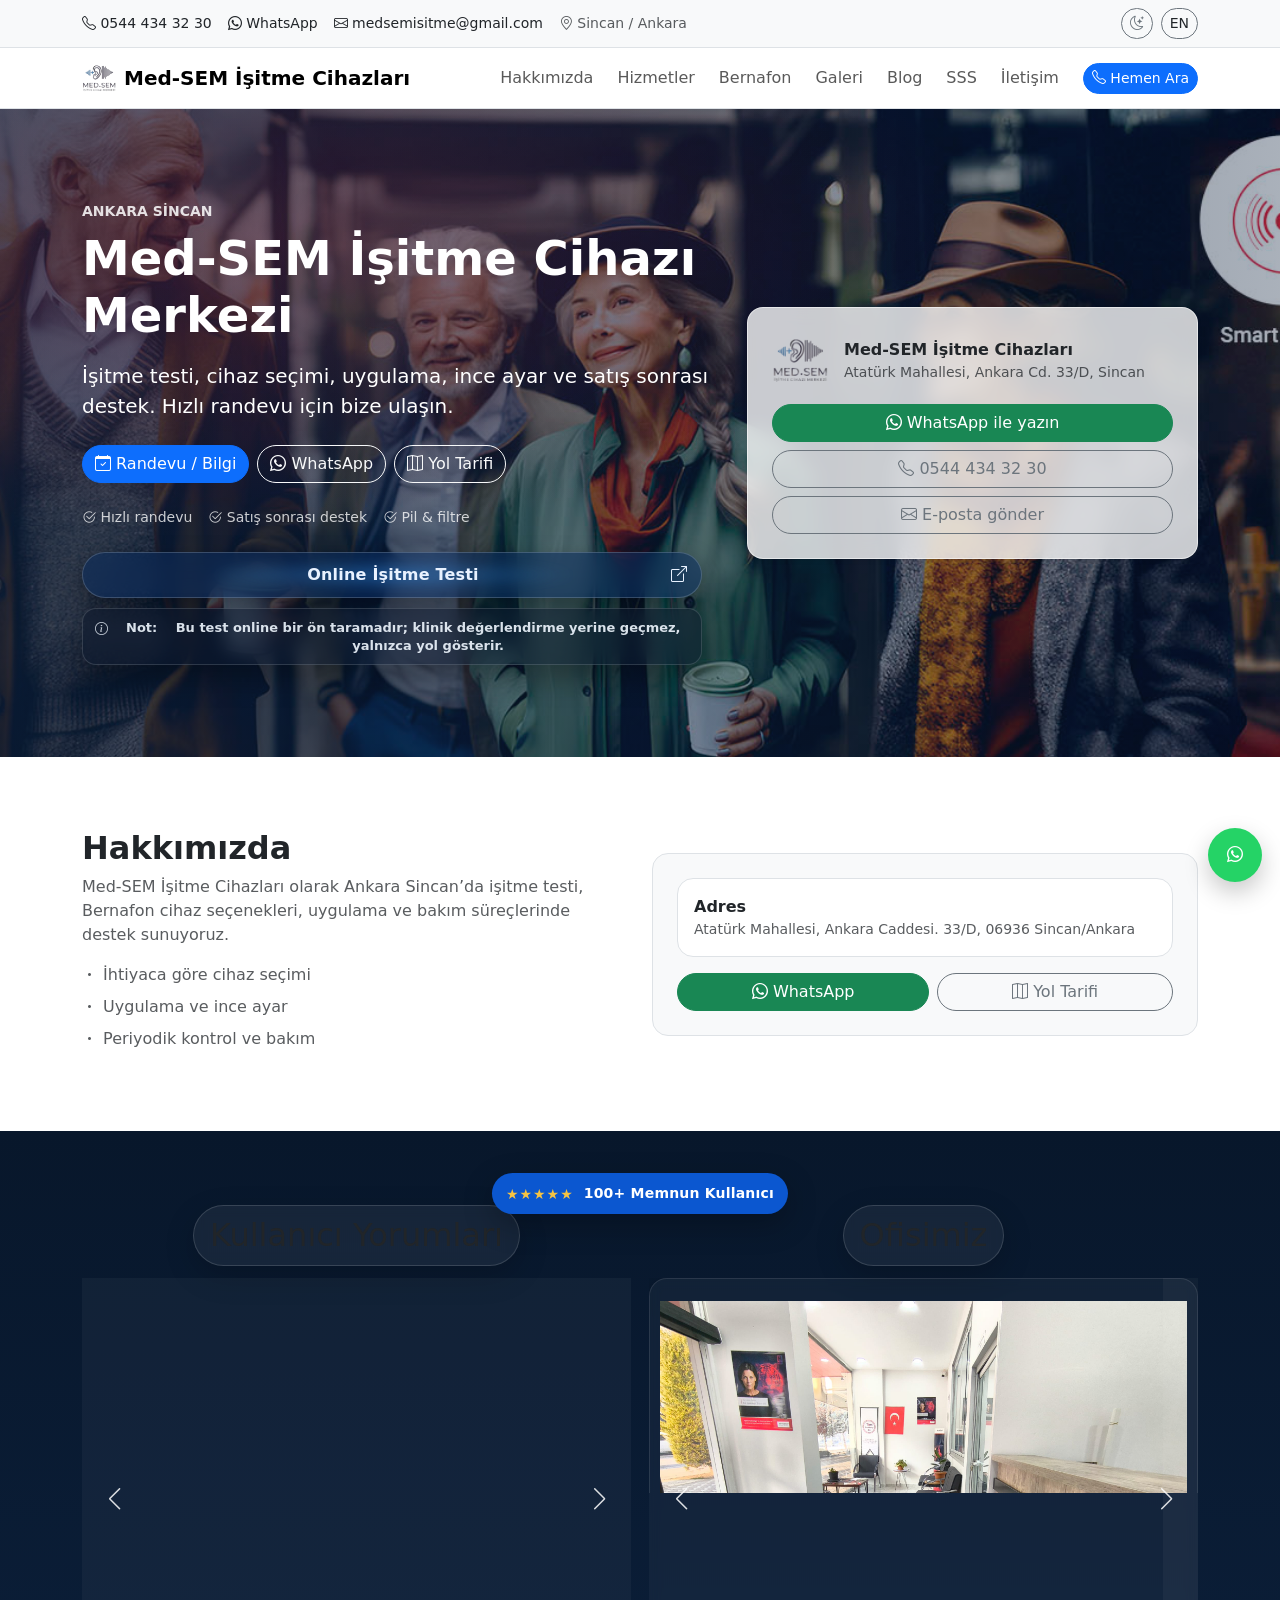
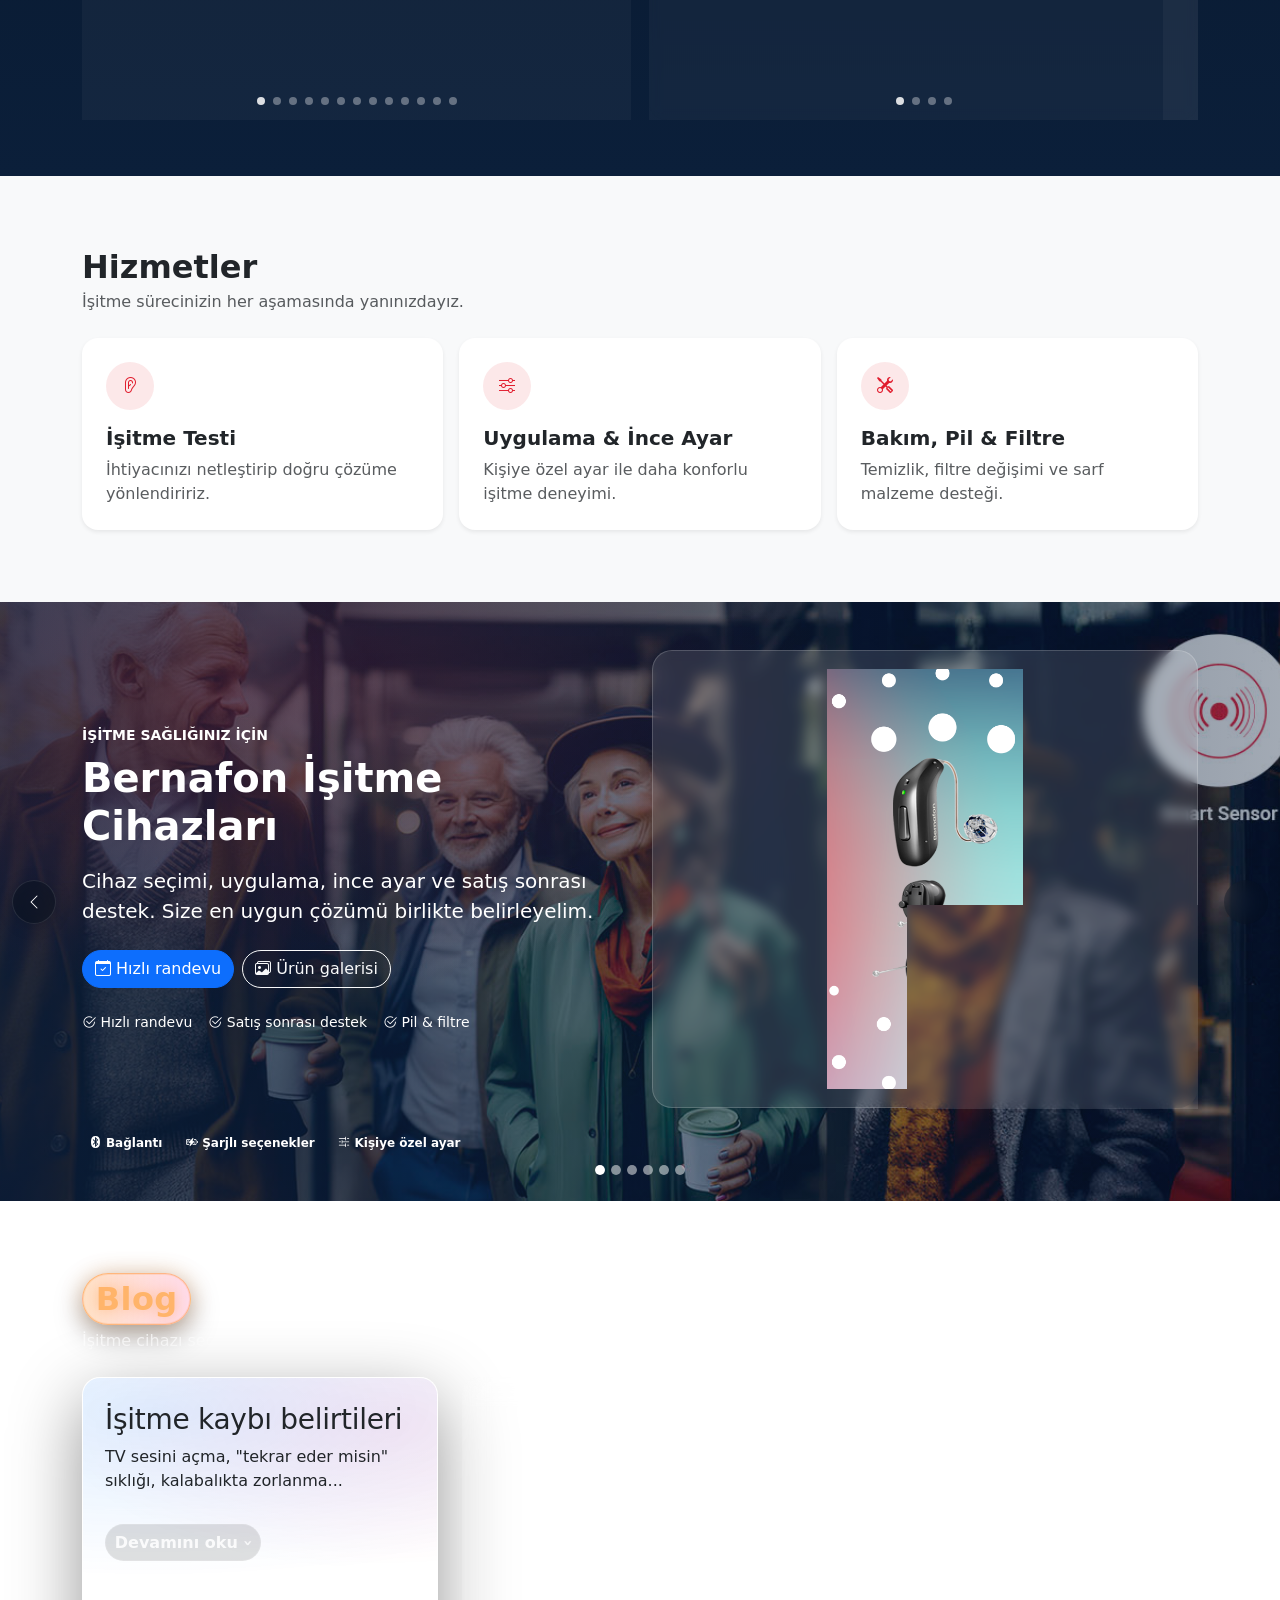
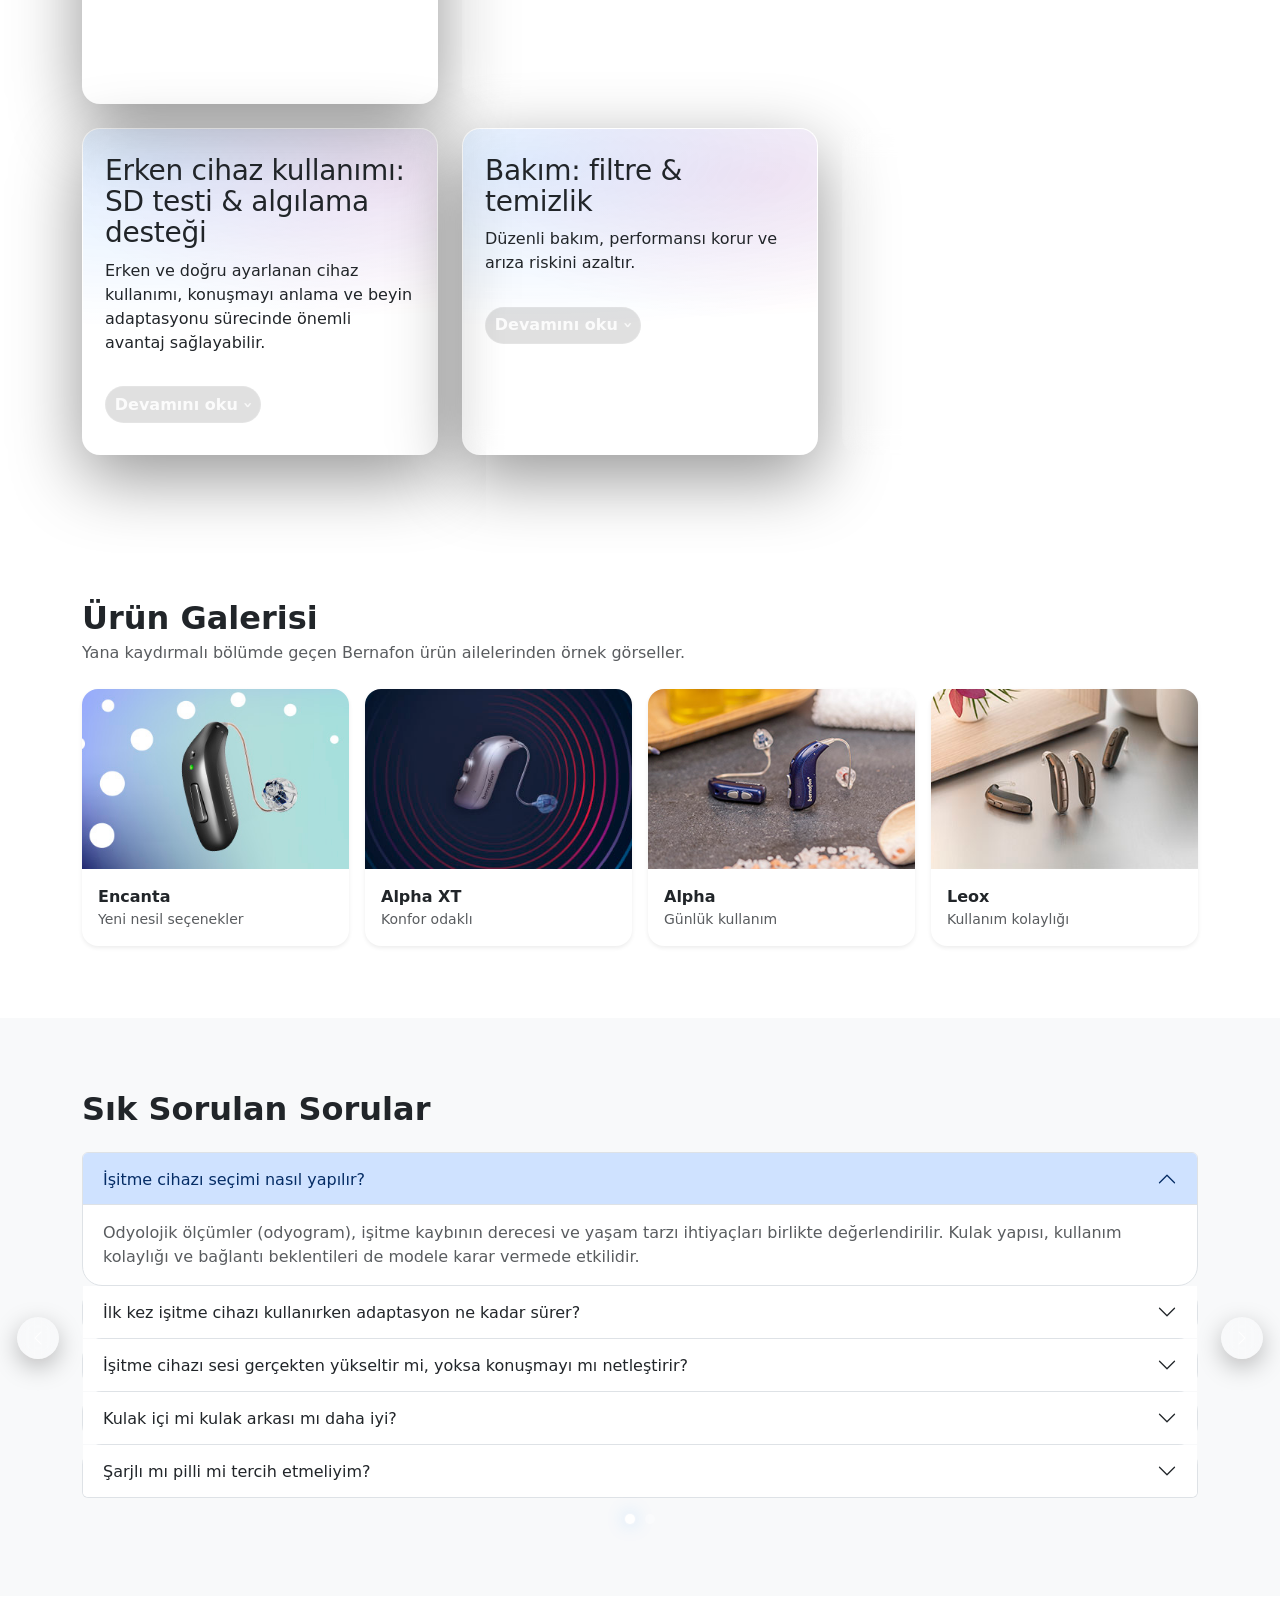
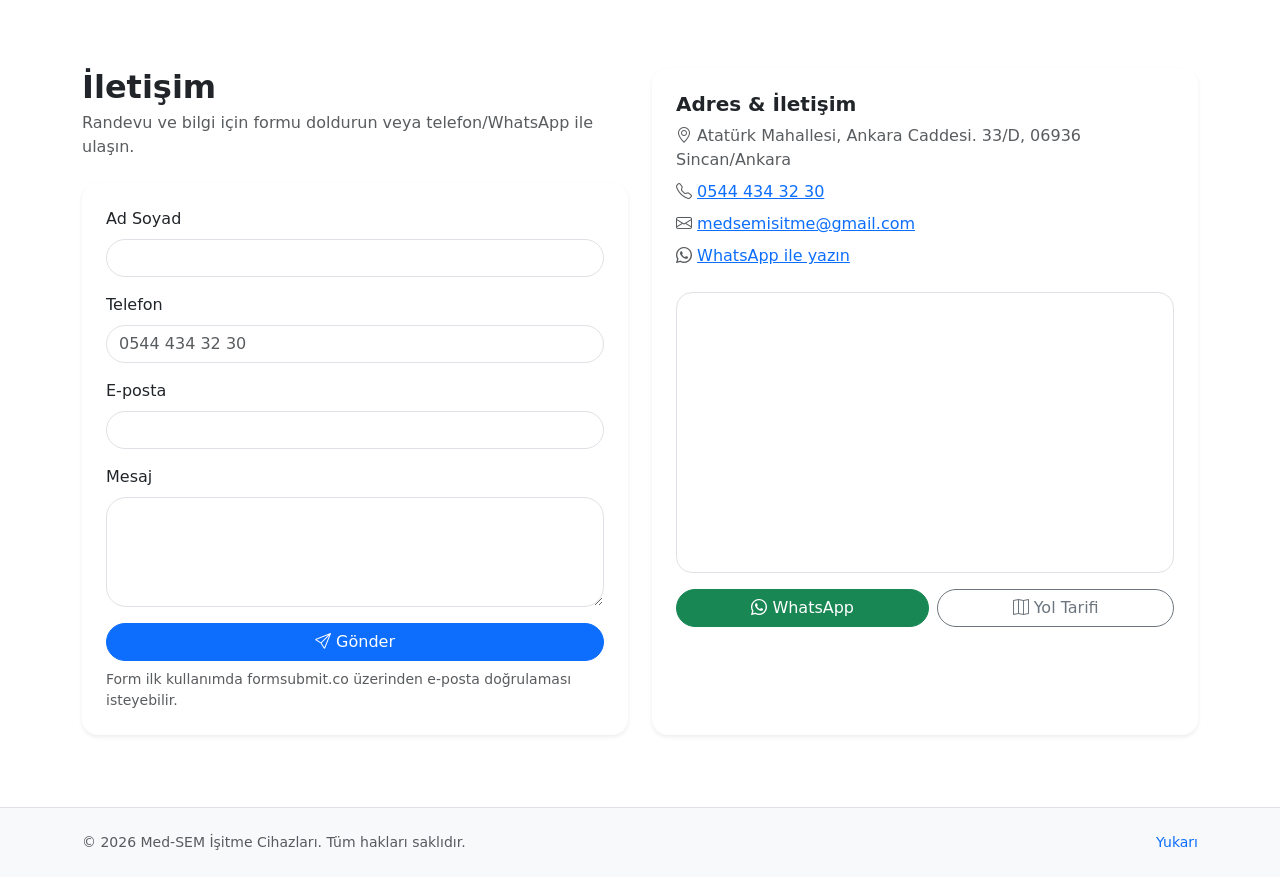
==== index.html @ 1a29dc6a "Add files via upload" ====
<!doctype html>
<html lang="tr" data-bs-theme="light">
<head>
    <meta charset="utf-8"/>
    <meta name="viewport" content="width=device-width, initial-scale=1"/>

    <title>Med-SEM İşitme Cihazları | Bernafon | Ankara Sincan</title>
    <meta name="description"
          content="Med-SEM İşitme Cihazları (Ankara Sincan): işitme testi, Bernafon cihaz seçimi, uygulama, ince ayar, bakım, pil ve filtre. Randevu için arayın/WhatsApp."/>
    <meta name="robots" content="index, follow"/>
    <meta name="theme-color" content="#0d6efd"/>

    <meta property="og:title" content="Med-SEM İşitme Cihazları | Bernafon | Ankara Sincan"/>
    <meta property="og:description" content="İşitme testi, Bernafon cihazları, uygulama ve satış sonrası destek."/>
    <meta property="og:type" content="website"/>
    <meta property="og:locale" content="tr_TR"/>

    <link rel="icon" href="assets/img/logo.png"/>

    <!-- CSS -->
    <link rel="preconnect" href="https://cdn.jsdelivr.net" crossorigin/>
    <link href="https://cdn.jsdelivr.net/npm/bootstrap@5.3.3/dist/css/bootstrap.min.css" rel="stylesheet">
    <link href="https://cdn.jsdelivr.net/npm/bootstrap-icons@1.11.3/font/bootstrap-icons.min.css" rel="stylesheet">
    <link rel="stylesheet" href="https://cdn.jsdelivr.net/npm/swiper/swiper-bundle.min.css"/>
    <link href="assets/css/custom.css" rel="stylesheet"/>

    <!-- Structured Data -->
    <script type="application/ld+json">
        {
            "@context": "https://schema.org",
            "@type": "MedicalBusiness",
            "name": "Med-SEM İşitme Cihazları",
            "telephone": "+905444343230",
            "email": "medsemisitme@gmail.com",
            "address": {
                "@type": "PostalAddress",
                "streetAddress": "Atatürk Mahallesi, Ankara Caddesi 33/D",
                "postalCode": "06936",
                "addressLocality": "Sincan",
                "addressRegion": "Ankara",
                "addressCountry": "TR"
            },
            "sameAs": [
                "https://maps.app.goo.gl/bXChtTkntJtczPQC7"
            ]
        }
    </script>
</head>

<body data-bs-spy="scroll" data-bs-target="#mainNav" data-bs-offset="90" data-bs-smooth-scroll="true" tabindex="0">

<!-- Skip link (a11y) -->
<a class="visually-hidden-focusable position-absolute top-0 start-0 p-2 bg-body border rounded"
   href="#mainContent">İçeriğe atla</a>

<!-- Top bar -->
<div class="topbar py-2 border-bottom bg-body-tertiary">
    <div class="container d-flex flex-wrap gap-3 justify-content-between align-items-center small">
        <div class="d-flex flex-wrap gap-3 align-items-center">
            <a class="text-decoration-none" href="tel:+905444343230">
                <i class="bi bi-telephone"></i> 0544 434 32 30
            </a>
            <a class="text-decoration-none" href="https://wa.me/905444343230" target="_blank" rel="noopener noreferrer">
                <i class="bi bi-whatsapp"></i> WhatsApp
            </a>
            <a class="text-decoration-none" href="mailto:medsemisitme@gmail.com">
                <i class="bi bi-envelope"></i> medsemisitme@gmail.com
            </a>
            <span class="text-muted"><i class="bi bi-geo-alt"></i> Sincan / Ankara</span>
        </div>

        <div class="d-flex align-items-center gap-2">
            <button id="themeToggle" class="btn btn-sm btn-outline-secondary" type="button" aria-label="Tema Değiştir">
                <i class="bi bi-moon-stars" aria-hidden="true"></i>
            </button>
            <a class="btn btn-sm btn-outline-secondary" href="en/" hreflang="en">EN</a>
        </div>
    </div>
</div>

<!-- Navbar -->
<nav id="mainNav" class="navbar navbar-expand-lg sticky-top border-bottom bg-body" aria-label="Ana menü">
    <div class="container">
        <a class="navbar-brand d-flex align-items-center gap-2" href="#home">
            <img src="assets/img/logo.png" alt="Med-SEM Logo" width="34" height="34" class="rounded" loading="eager"/>
            <span class="fw-semibold">Med-SEM İşitme Cihazları</span>
        </a>

        <button class="navbar-toggler" type="button" data-bs-toggle="collapse" data-bs-target="#navContent"
                aria-controls="navContent" aria-expanded="false" aria-label="Menü">
            <span class="navbar-toggler-icon"></span>
        </button>

        <div id="navContent" class="collapse navbar-collapse">
            <ul class="navbar-nav ms-auto align-items-lg-center gap-lg-2">
                <li class="nav-item"><a class="nav-link" href="#about">Hakkımızda</a></li>
                <li class="nav-item"><a class="nav-link" href="#services">Hizmetler</a></li>
                <li class="nav-item"><a class="nav-link" href="#products">Bernafon</a></li>
                <li class="nav-item"><a class="nav-link" href="#gallery">Galeri</a></li>
                <li class="nav-item"><a class="nav-link" href="#blog">Blog</a></li>
                <li class="nav-item"><a class="nav-link" href="#faq">SSS</a></li>
                <li class="nav-item"><a class="nav-link" href="#contact">İletişim</a></li>
                <li class="nav-item ms-lg-2">
                    <a class="btn btn-primary btn-sm" href="tel:+905444343230">
                        <i class="bi bi-telephone" aria-hidden="true"></i> Hemen Ara
                    </a>
                </li>
            </ul>
        </div>
    </div>
</nav>

<!-- Hero -->
<header id="home" class="hero hero--image d-flex align-items-center">
    <div class="hero__bg" aria-hidden="true" style="background-image:url('assets/img/hero.jpg');"></div>
    <div class="hero__overlay" aria-hidden="true"></div>

    <div class="container position-relative py-5">
        <div class="row align-items-center g-4">
            <div class="col-lg-7">
                <p class="text-uppercase small fw-semibold mb-2 text-accent">Ankara Sincan</p>
                <h1 class="display-5 fw-bold mb-3">Med-SEM İşitme Cihazı Merkezi</h1>
                <p class="lead mb-4">İşitme testi, cihaz seçimi, uygulama, ince ayar ve satış sonrası destek. Hızlı
                    randevu için bize ulaşın.</p>

                <div class="d-flex flex-wrap gap-2">
                    <a class="btn btn-primary" href="#contact"><i class="bi bi-calendar-check" aria-hidden="true"></i>
                        Randevu / Bilgi</a>
                    <a class="btn btn-outline-light" href="https://wa.me/905444343230" target="_blank"
                       rel="noopener noreferrer">
                        <i class="bi bi-whatsapp" aria-hidden="true"></i> WhatsApp
                    </a>
                    <a class="btn btn-outline-light" href="https://maps.app.goo.gl/bXChtTkntJtczPQC7" target="_blank"
                       rel="noopener noreferrer">
                        <i class="bi bi-map" aria-hidden="true"></i> Yol Tarifi
                    </a>
                </div>

                <div class="mt-4 d-flex flex-wrap gap-3 small text-hero-muted">
                    <span><i class="bi bi-check2-circle" aria-hidden="true"></i> Hızlı randevu</span>
                    <span><i class="bi bi-check2-circle" aria-hidden="true"></i> Satış sonrası destek</span>
                    <span><i class="bi bi-check2-circle" aria-hidden="true"></i> Pil & filtre</span>
                </div>

                <!-- Online İşitme Testi -->
                <div class="hero-online-test-block mt-4">
                    <a class="btn-online-test"
                       href="https://www.bernafon.com.tr/hearing-test"
                       target="_blank"
                       rel="noopener noreferrer"
                       aria-describedby="onlineTestNote">
                        <span class="online-test-spacer" aria-hidden="true"></span>
                        <span class="online-test-label">Online İşitme Testi</span>
                        <i class="bi bi-box-arrow-up-right" aria-hidden="true"></i>
                    </a>
                    
                    <div id="onlineTestNote" class="online-test-note-badge">
                        <i class="bi bi-info-circle me-2" aria-hidden="true"></i>
                        <span class="fw-semibold">Not:</span>
                        Bu test online bir ön taramadır; klinik değerlendirme yerine geçmez, yalnızca yol gösterir.
                    </div>
                </div>
            </div>

            <div class="col-lg-5">
                <div class="glass-card p-3 p-md-4 rounded-4 shadow-sm">
                    <div class="d-flex align-items-center gap-3 mb-3">
                        <img src="assets/img/logo-512.png" alt="Med-SEM" width="56" height="56" class="rounded"
                             loading="lazy"/>
                        <div>
                            <div class="fw-semibold">Med-SEM İşitme Cihazları</div>
                            <div class="small text-muted">Atatürk Mahallesi, Ankara Cd. 33/D, Sincan</div>
                        </div>
                    </div>

                    <div class="d-grid gap-2">
                        <a class="btn btn-success" href="https://wa.me/905444343230" target="_blank"
                           rel="noopener noreferrer">
                            <i class="bi bi-whatsapp" aria-hidden="true"></i> WhatsApp ile yazın
                        </a>
                        <a class="btn btn-outline-secondary" href="tel:+905444343230">
                            <i class="bi bi-telephone" aria-hidden="true"></i> 0544 434 32 30
                        </a>
                        <a class="btn btn-outline-secondary" href="mailto:medsemisitme@gmail.com">
                            <i class="bi bi-envelope" aria-hidden="true"></i> E-posta gönder
                        </a>
                    </div>
                </div>
            </div>
        </div>
    </div>
</header>

<main id="mainContent">

    <!-- About -->
    <section id="about" class="section">
        <div class="container">
            <div class="row g-4 align-items-center">
                <div class="col-lg-6">
                    <h2 class="fw-bold">Hakkımızda</h2>
                    <p class="text-muted mb-3">
                        Med-SEM İşitme Cihazları olarak Ankara Sincan’da işitme testi, Bernafon cihaz seçenekleri,
                        uygulama ve bakım süreçlerinde destek sunuyoruz.
                    </p>
                    <ul class="list-unstyled text-muted mb-0">
                        <li class="mb-2"><i class="bi bi-dot" aria-hidden="true"></i> İhtiyaca göre cihaz seçimi</li>
                        <li class="mb-2"><i class="bi bi-dot" aria-hidden="true"></i> Uygulama ve ince ayar</li>
                        <li class="mb-2"><i class="bi bi-dot" aria-hidden="true"></i> Periyodik kontrol ve bakım</li>
                    </ul>
                </div>

                <div class="col-lg-6">
                    <div class="p-4 rounded-4 bg-body-tertiary border">
                        <div class="p-3 rounded-4 bg-body border">
                            <div class="fw-semibold">Adres</div>
                            <div class="text-muted small">Atatürk Mahallesi, Ankara Caddesi. 33/D, 06936 Sincan/Ankara
                            </div>
                        </div>
                        <div class="d-flex gap-2 mt-3">
                            <a class="btn btn-success flex-fill" href="https://wa.me/905444343230" target="_blank"
                               rel="noopener noreferrer">
                                <i class="bi bi-whatsapp" aria-hidden="true"></i> WhatsApp
                            </a>
                            <a class="btn btn-outline-secondary flex-fill"
                               href="https://maps.app.goo.gl/bXChtTkntJtczPQC7" target="_blank"
                               rel="noopener noreferrer">
                                <i class="bi bi-map" aria-hidden="true"></i> Yol Tarifi
                            </a>
                        </div>
                    </div>
                </div>
            </div>
        </div>
    </section>

    <!-- Kullanıcı Yorumları -->
    <section id="kullanici-yorumlari" class="section ky-section">
        <div class="container">
            <div class="ky-gridwrap">
                <div class="ky-badge ky-badge-center">
                    <span class="ky-stars" aria-label="5 yıldız">★★★★★</span>
                    <span class="ky-badge-text">100+ Memnun Kullanıcı</span>
                </div>

                <div class="ky-grid">
                    <div class="ky-col">
                        <h2 class="section-title ky-col-title"><span class="ky-title-pill">Kullanıcı Yorumları</span>
                        </h2>

                        <div class="swiper ky-swiper" aria-label="Kullanıcı yorumları slider">
                            <div class="swiper-wrapper">
                                <div class="swiper-slide">
                                    <figure class="ky-card"><img class="ky-img" src="assets/img/yorumlar/1.png"
                                                                 alt="Kullanıcı yorumu 1" loading="lazy"/></figure>
                                </div>
                                <div class="swiper-slide">
                                    <figure class="ky-card"><img class="ky-img" src="assets/img/yorumlar/2.png"
                                                                 alt="Kullanıcı yorumu 2" loading="lazy"/></figure>
                                </div>
                                <div class="swiper-slide">
                                    <figure class="ky-card"><img class="ky-img" src="assets/img/yorumlar/3.png"
                                                                 alt="Kullanıcı yorumu 3" loading="lazy"/></figure>
                                </div>
                                <div class="swiper-slide">
                                    <figure class="ky-card"><img class="ky-img" src="assets/img/yorumlar/4.png"
                                                                 alt="Kullanıcı yorumu 4" loading="lazy"/></figure>
                                </div>
                                <div class="swiper-slide">
                                    <figure class="ky-card"><img class="ky-img" src="assets/img/yorumlar/5.png"
                                                                 alt="Kullanıcı yorumu 5" loading="lazy"/></figure>
                                </div>
                                <div class="swiper-slide">
                                    <figure class="ky-card"><img class="ky-img" src="assets/img/yorumlar/6.png"
                                                                 alt="Kullanıcı yorumu 6" loading="lazy"/></figure>
                                </div>
                                <div class="swiper-slide">
                                    <figure class="ky-card"><img class="ky-img" src="assets/img/yorumlar/7.png"
                                                                 alt="Kullanıcı yorumu 7" loading="lazy"/></figure>
                                </div>
                                <div class="swiper-slide">
                                    <figure class="ky-card"><img class="ky-img" src="assets/img/yorumlar/8.png"
                                                                 alt="Kullanıcı yorumu 8" loading="lazy"/></figure>
                                </div>
                                <div class="swiper-slide">
                                    <figure class="ky-card"><img class="ky-img" src="assets/img/yorumlar/9.png"
                                                                 alt="Kullanıcı yorumu 9" loading="lazy"/></figure>
                                </div>
                                <div class="swiper-slide">
                                    <figure class="ky-card"><img class="ky-img" src="assets/img/yorumlar/10.png"
                                                                 alt="Kullanıcı yorumu 10" loading="lazy"/></figure>
                                </div>
                                <div class="swiper-slide">
                                    <figure class="ky-card"><img class="ky-img" src="assets/img/yorumlar/11.png"
                                                                 alt="Kullanıcı yorumu 11" loading="lazy"/></figure>
                                </div>
                                <div class="swiper-slide">
                                    <figure class="ky-card"><img class="ky-img" src="assets/img/yorumlar/12.png"
                                                                 alt="Kullanıcı yorumu 12" loading="lazy"/></figure>
                                </div>
                                <div class="swiper-slide">
                                    <figure class="ky-card"><img class="ky-img" src="assets/img/yorumlar/13.png"
                                                                 alt="Kullanıcı yorumu 13" loading="lazy"/></figure>
                                </div>
                            </div>

                            <div class="swiper-pagination"></div>
                            <div class="swiper-button-prev" aria-label="Önceki"></div>
                            <div class="swiper-button-next" aria-label="Sonraki"></div>
                        </div>
                    </div>

                    <div class="ky-col">
                        <h2 class="section-title ky-col-title"><span class="ky-title-pill">Ofisimiz</span></h2>

                        <div class="swiper ofis-swiper" aria-label="Ofis fotoğrafları slider">
                            <div class="swiper-wrapper">
                                <div class="swiper-slide">
                                    <figure class="ky-card"><img class="ofis-img" src="assets/img/ofis/ofis-1.jpg"
                                                                 alt="Ofis fotoğrafı 1" loading="lazy"/></figure>
                                </div>
                                <div class="swiper-slide">
                                    <figure class="ky-card"><img class="ofis-img" src="assets/img/ofis/ofis-2.jpg"
                                                                 alt="Ofis fotoğrafı 2" loading="lazy"/></figure>
                                </div>
                                <div class="swiper-slide">
                                    <figure class="ky-card"><img class="ofis-img" src="assets/img/ofis/ofis-3.jpg"
                                                                 alt="Ofis fotoğrafı 3" loading="lazy"/></figure>
                                </div>
                                <div class="swiper-slide">
                                    <figure class="ky-card"><img class="ofis-img" src="assets/img/ofis/ofis-4.jpg"
                                                                 alt="Ofis fotoğrafı 4" loading="lazy"/></figure>
                                </div>
                            </div>

                            <div class="swiper-pagination"></div>
                            <div class="swiper-button-prev" aria-label="Önceki"></div>
                            <div class="swiper-button-next" aria-label="Sonraki"></div>
                        </div>
                    </div>

                </div>
            </div>
        </div>
    </section>

    <!-- Services -->
    <section id="services" class="section bg-body-tertiary">
        <div class="container">
            <div class="mb-4">
                <h2 class="fw-bold mb-1">Hizmetler</h2>
                <p class="text-muted mb-0">İşitme sürecinizin her aşamasında yanınızdayız.</p>
            </div>

            <div class="row g-3">
                <div class="col-md-6 col-lg-4">
                    <div class="card h-100 border-0 shadow-sm rounded-4">
                        <div class="card-body p-4">
                            <div class="icon-circle mb-3"><i class="bi bi-ear" aria-hidden="true"></i></div>
                            <h3 class="h5 fw-semibold">İşitme Testi</h3>
                            <p class="text-muted mb-0">İhtiyacınızı netleştirip doğru çözüme yönlendiririz.</p>
                        </div>
                    </div>
                </div>

                <div class="col-md-6 col-lg-4">
                    <div class="card h-100 border-0 shadow-sm rounded-4">
                        <div class="card-body p-4">
                            <div class="icon-circle mb-3"><i class="bi bi-sliders" aria-hidden="true"></i></div>
                            <h3 class="h5 fw-semibold">Uygulama & İnce Ayar</h3>
                            <p class="text-muted mb-0">Kişiye özel ayar ile daha konforlu işitme deneyimi.</p>
                        </div>
                    </div>
                </div>

                <div class="col-md-6 col-lg-4">
                    <div class="card h-100 border-0 shadow-sm rounded-4">
                        <div class="card-body p-4">
                            <div class="icon-circle mb-3"><i class="bi bi-tools" aria-hidden="true"></i></div>
                            <h3 class="h5 fw-semibold">Bakım, Pil & Filtre</h3>
                            <p class="text-muted mb-0">Temizlik, filtre değişimi ve sarf malzeme desteği.</p>
                        </div>
                    </div>
                </div>
            </div>
        </div>
    </section>

    <!-- Bernafon showcase -->
    <section id="products" class="section section-bernafon p-0">
        <div id="bernafonCarousel" class="carousel slide" data-bs-ride="carousel" data-bs-interval="5500"
             aria-label="Bernafon ürünleri">
            <div class="carousel-indicators">
                <button type="button" data-bs-target="#bernafonCarousel" data-bs-slide-to="0" class="active"
                        aria-current="true" aria-label="Giriş"></button>
                <button type="button" data-bs-target="#bernafonCarousel" data-bs-slide-to="1"
                        aria-label="Alpha XT"></button>
                <button type="button" data-bs-target="#bernafonCarousel" data-bs-slide-to="2"
                        aria-label="Alpha"></button>
                <button type="button" data-bs-target="#bernafonCarousel" data-bs-slide-to="3"
                        aria-label="Leox"></button>
                <button type="button" data-bs-target="#bernafonCarousel" data-bs-slide-to="4"
                        aria-label="Encanta"></button>
                <button type="button" data-bs-target="#bernafonCarousel" data-bs-slide-to="5"
                        aria-label="Viron"></button>
            </div>

            <div class="carousel-inner">
                <!-- Slide 1 -->
                <div class="carousel-item active">
                    <div class="bernafon-slide" style="background-image:url('assets/img/bernafon/people-city.jpg');">
                        <div class="bernafon-overlay" aria-hidden="true"></div>

                        <div class="container py-5 py-lg-6 position-relative">
                            <div class="row align-items-center g-4">
                                <div class="col-lg-6 text-white">
                                    <p class="text-uppercase small fw-semibold mb-2">İşitme sağlığınız için</p>
                                    <h2 class="display-6 fw-bold mb-3">Bernafon İşitme Cihazları</h2>
                                    <p class="lead mb-4">Cihaz seçimi, uygulama, ince ayar ve satış sonrası destek. Size
                                        en uygun çözümü birlikte belirleyelim.</p>

                                    <div class="d-flex flex-wrap gap-2">
                                        <a class="btn btn-primary" href="#contact"><i class="bi bi-calendar-check"
                                                                                      aria-hidden="true"></i> Hızlı
                                            randevu</a>
                                        <a class="btn btn-outline-light" href="#gallery"><i class="bi bi-images"
                                                                                            aria-hidden="true"></i> Ürün
                                            galerisi</a>
                                    </div>

                                    <div class="mt-4 d-flex flex-wrap gap-3 small text-white-75">
                                        <span><i class="bi bi-check2-circle"
                                                 aria-hidden="true"></i> Hızlı randevu</span>
                                        <span><i class="bi bi-check2-circle" aria-hidden="true"></i> Satış sonrası destek</span>
                                        <span><i class="bi bi-check2-circle" aria-hidden="true"></i> Pil & filtre</span>
                                    </div>
                                </div>

                                <div class="col-lg-6">
                                    <div class="device-frame">
                                        <img src="assets/img/bernafon/encanta-family.png" class="img-fluid"
                                             alt="Bernafon Encanta ürün ailesi görseli" loading="lazy">
                                    </div>
                                </div>
                            </div>

                            <div class="mt-4 d-flex flex-wrap gap-2">
                                <span class="badge rounded-pill text-bg-dark-subtle"><i class="bi bi-bluetooth"
                                                                                        aria-hidden="true"></i> Bağlantı</span>
                                <span class="badge rounded-pill text-bg-dark-subtle"><i class="bi bi-battery-charging"
                                                                                        aria-hidden="true"></i> Şarjlı seçenekler</span>
                                <span class="badge rounded-pill text-bg-dark-subtle"><i class="bi bi-sliders2"
                                                                                        aria-hidden="true"></i> Kişiye özel ayar</span>
                            </div>
                        </div>
                    </div>
                </div>

                <!-- Slide 2 -->
                <div class="carousel-item">
                    <div class="bernafon-slide" style="background-image:url('assets/img/bernafon/alpha-xt.jpg');">
                        <div class="bernafon-overlay bernafon-overlay--strong" aria-hidden="true"></div>

                        <div class="container py-5 py-lg-6 position-relative">
                            <div class="row align-items-center g-4">
                                <div class="col-lg-6 text-white">
                                    <p class="text-uppercase small fw-semibold mb-2">Ürün ailesi</p>
                                    <h2 class="display-6 fw-bold mb-3">Bernafon Alpha XT</h2>
                                    <p class="lead mb-4">Günlük yaşam senaryolarına uyum sağlayan çözümlerle işitme
                                        konforunu artırın.</p>

                                    <div class="kime-uygun"
                                         data-tooltip="Hafiften ileri derece işitme kayıplarına kadar">
                                        <span class="kime-label">Kime uygun?</span>
                                    </div>

                                    <div class="d-flex flex-wrap gap-2">
                                        <a class="btn btn-primary" href="#contact"><i class="bi bi-info-circle"
                                                                                      aria-hidden="true"></i> Bilgi
                                            al</a>
                                        <a class="btn btn-outline-light" href="#gallery"><i class="bi bi-images"
                                                                                            aria-hidden="true"></i>
                                            Galeri</a>

                                        <!-- a11y: span -> button -->
                                        <button type="button" class="feature-badge" data-product="alpha-xt"
                                                aria-haspopup="dialog">
                                            Özellikler
                                        </button>
                                    </div>
                                </div>

                                <div class="col-lg-6">
                                    <div class="device-frame">
                                        <img src="assets/img/bernafon/alpha-xt.jpg"
                                             class="img-fluid rounded-4 shadow-sm" alt="Bernafon Alpha XT görseli"
                                             loading="lazy">
                                    </div>
                                </div>
                            </div>
                        </div>
                    </div>
                </div>

                <!-- Slide 3 -->
                <div class="carousel-item">
                    <div class="bernafon-slide" style="background-image:url('assets/img/bernafon/alpha.jpg');">
                        <div class="bernafon-overlay bernafon-overlay--strong" aria-hidden="true"></div>

                        <div class="container py-5 py-lg-6 position-relative">
                            <div class="row align-items-center g-4">
                                <div class="col-lg-6 text-white">
                                    <p class="text-uppercase small fw-semibold mb-2">Ürün ailesi</p>
                                    <h2 class="display-6 fw-bold mb-3">Bernafon Alpha</h2>
                                    <p class="lead mb-4">Kullanım tarzınıza uygun model ve ayarlarla konuşmaları daha
                                        net takip edin.</p>

                                    <div class="kime-uygun"
                                         data-tooltip="Hafiften ileri derece işitme kayıplarına kadar">
                                        <span class="kime-label">Kime uygun?</span>
                                    </div>

                                    <div class="d-flex flex-wrap gap-2">
                                        <a class="btn btn-primary" href="#contact"><i class="bi bi-info-circle"
                                                                                      aria-hidden="true"></i> Bilgi
                                            al</a>
                                        <a class="btn btn-outline-light" href="#gallery"><i class="bi bi-images"
                                                                                            aria-hidden="true"></i>
                                            Galeri</a>
                                        <button type="button" class="feature-badge" data-product="alpha-platform"
                                                aria-haspopup="dialog">
                                            Özellikler
                                        </button>
                                    </div>
                                </div>

                                <div class="col-lg-6">
                                    <div class="device-frame">
                                        <img src="assets/img/bernafon/alpha.jpg" class="img-fluid rounded-4 shadow-sm"
                                             alt="Bernafon Alpha görseli" loading="lazy">
                                    </div>
                                </div>
                            </div>
                        </div>
                    </div>
                </div>

                <!-- Slide 4 -->
                <div class="carousel-item">
                    <div class="bernafon-slide" style="background-image:url('assets/img/bernafon/leox.jpg');">
                        <div class="bernafon-overlay bernafon-overlay--strong" aria-hidden="true"></div>

                        <div class="container py-5 py-lg-6 position-relative">
                            <div class="row align-items-center g-4">
                                <div class="col-lg-6 text-white">
                                    <p class="text-uppercase small fw-semibold mb-2">Ürün ailesi</p>
                                    <h2 class="display-6 fw-bold mb-3">Bernafon Leox</h2>
                                    <p class="lead mb-4">Kullanım kolaylığı ve konforu önceliklendiren çözümlerle
                                        işitmeye yeniden odaklanın.</p>

                                    <div class="kime-uygun"
                                         data-tooltip="İleri ve çok ileri derecede işitme kayıpları için">
                                        <span class="kime-label">Kime uygun?</span>
                                    </div>

                                    <div class="d-flex flex-wrap gap-2">
                                        <a class="btn btn-primary" href="#contact"><i class="bi bi-info-circle"
                                                                                      aria-hidden="true"></i> Bilgi
                                            al</a>
                                        <a class="btn btn-outline-light" href="#gallery"><i class="bi bi-images"
                                                                                            aria-hidden="true"></i>
                                            Galeri</a>
                                        <button type="button" class="feature-badge" data-product="leox-platform"
                                                aria-haspopup="dialog">
                                            Özellikler
                                        </button>
                                    </div>
                                </div>

                                <div class="col-lg-6">
                                    <div class="device-frame">
                                        <img src="assets/img/bernafon/leox.jpg" class="img-fluid rounded-4 shadow-sm"
                                             alt="Bernafon Leox görseli" loading="lazy">
                                    </div>
                                </div>
                            </div>
                        </div>

                    </div>
                </div>

                <!-- Slide 5 -->
                <div class="carousel-item">
                    <div class="bernafon-slide" style="background-image:url('assets/img/bernafon/people-city.jpg');">
                        <div class="bernafon-overlay bernafon-overlay--strong" aria-hidden="true"></div>

                        <div class="container py-5 py-lg-6 position-relative">
                            <div class="row align-items-center g-4">
                                <div class="col-lg-6 text-white">
                                    <p class="text-uppercase small fw-semibold mb-2">Ürün ailesi</p>
                                    <h2 class="display-6 fw-bold mb-3">Bernafon Encanta</h2>
                                    <p class="lead mb-4">Günlük yaşam senaryolarında dengeli dinleme deneyimi sunmayı
                                        hedefleyen çözümler.</p>

                                    <div class="kime-uygun"
                                         data-tooltip="Hafiften ileri derece işitme kayıplarına kadar">
                                        <span class="kime-label">Kime uygun?</span>
                                    </div>

                                    <div class="d-flex flex-wrap gap-2">
                                        <a class="btn btn-primary" href="#contact"><i class="bi bi-info-circle"
                                                                                      aria-hidden="true"></i> Bilgi
                                            al</a>
                                        <a class="btn btn-outline-light" href="#gallery"><i class="bi bi-images"
                                                                                            aria-hidden="true"></i>
                                            Galeri</a>
                                        <button type="button" class="feature-badge" data-product="encanta"
                                                aria-haspopup="dialog">
                                            Özellikler
                                        </button>
                                    </div>
                                </div>

                                <div class="col-lg-6">
                                    <div class="device-frame">
                                        <img src="assets/img/bernafon/encanta.webp" alt="Bernafon Encanta"
                                             class="img-fluid" loading="lazy">
                                    </div>
                                </div>
                            </div>
                        </div>

                    </div>
                </div>

                <!-- Slide 6 -->
                <div class="carousel-item">
                    <div class="bernafon-slide" style="background-image:url('assets/img/bernafon/people-city.jpg');">
                        <div class="bernafon-overlay bernafon-overlay--strong" aria-hidden="true"></div>

                        <div class="container py-5 py-lg-6 position-relative">
                            <div class="row align-items-center g-4">
                                <div class="col-lg-6 text-white">
                                    <p class="text-uppercase small fw-semibold mb-2">Ürün ailesi</p>
                                    <h2 class="display-6 fw-bold mb-3">Bernafon Viron</h2>
                                    <p class="lead mb-4">Zor ortamlarda konuşma anlaşılırlığını desteklemeyi hedefleyen
                                        platform.</p>

                                    <div class="kime-uygun" data-tooltip="Orta ve ileri derece işitme kayıpları için">
                                        <span class="kime-label">Kime uygun?</span>
                                    </div>

                                    <div class="d-flex flex-wrap gap-2">
                                        <a class="btn btn-primary" href="#contact"><i class="bi bi-info-circle"
                                                                                      aria-hidden="true"></i> Bilgi
                                            al</a>
                                        <a class="btn btn-outline-light" href="#gallery"><i class="bi bi-images"
                                                                                            aria-hidden="true"></i>
                                            Galeri</a>
                                        <button type="button" class="feature-badge" data-product="viron"
                                                aria-haspopup="dialog">
                                            Özellikler
                                        </button>
                                    </div>
                                </div>

                                <div class="col-lg-6">
                                    <div class="device-frame">
                                        <img src="assets/img/bernafon/viron.png" alt="Bernafon Viron" class="img-fluid"
                                             loading="lazy">
                                    </div>
                                </div>
                            </div>
                        </div>

                    </div>
                </div>

            </div>

            <button class="carousel-control-prev" type="button" data-bs-target="#bernafonCarousel" data-bs-slide="prev"
                    aria-label="Önceki">
                <span class="carousel-control-prev-icon" aria-hidden="true"></span>
            </button>
            <button class="carousel-control-next" type="button" data-bs-target="#bernafonCarousel" data-bs-slide="next"
                    aria-label="Sonraki">
                <span class="carousel-control-next-icon" aria-hidden="true"></span>
            </button>
        </div>
    </section>

    <!-- Blog -->
    <section id="blog" class="section section--dark">
        <div class="container">
            <div class="mb-4 d-flex align-items-end justify-content-between flex-wrap gap-2">
                <div>
                    <h2 class="blog-title mb-1"><span class="blog-title__badge">Blog</span></h2>
                    <p class="text-muted mb-0">İşitme cihazı seçimi ve kullanımında bilinmesi gereken temel
                        noktalar.</p>
                </div>
            </div>

            <div class="row g-4">
                <!-- Blog cards (orijinal içerikler korunmuştur) -->
                <div class="col-12 col-md-6 col-lg-4">
                    <article class="blog-card h-100">
                        <div class="blog-card__header">
                            <h3 class="blog-card__title">İşitme kaybı belirtileri</h3>
                            <p class="blog-card__lead">TV sesini açma, "tekrar eder misin" sıklığı, kalabalıkta
                                zorlanma...</p>
                        </div>
                        <details class="blog-details">
                            <summary>Devamını oku</summary>
                            <div class="blog-details__content">
                                <ul>
                                    <li>Kalabalık ortamlarda konuşmayı ayırt etmekte zorlanma.</li>
                                    <li>Telefon görüşmelerinde kelimeleri kaçırma.</li>
                                    <li>TV/telefon sesini çevrenizden daha yüksek kullanma ihtiyacı.</li>
                                    <li>Yorgunluk: Gün sonunda "dinleme eforu" artışı.</li>
                                </ul>
                                <p class="mb-0">Bu tür belirtiler varsa en doğru adım, ölçümle netleştirmek ve uygun
                                    çözümü belirlemektir.</p>
                            </div>
                        </details>
                    </article>
                </div>

                <div class="col-12 col-md-6 col-lg-4">
                    <article class="blog-card h-100">
                        <div class="blog-card__header">
                            <h3 class="blog-card__title">Kulak arkası vs kulak içi: artılar / eksiler</h3>
                            <p class="blog-card__lead">Seçim; estetik, güç ihtiyacı, kullanım kolaylığı ve kulak yapısı
                                birlikte değerlendirilerek yapılır.</p>
                        </div>
                        <details class="blog-details">
                            <summary>Devamını oku</summary>
                            <div class="blog-details__content">
                                <div class="mb-2"><b>Kulak arkası (BTE/RIC)</b> — genelde daha güçlü ve esnek</div>
                                <ul>
                                    <li><b>Avantaj</b>: Daha geniş güç aralığı; farklı işitme kayıplarına uyarlanabilir.
                                    </li>
                                    <li><b>Avantaj</b>: Buton/tekerlek gibi kontroller daha erişilebilir olabilir;
                                        kullanımı pratik.
                                    </li>
                                    <li><b>Avantaj</b>: Daha iyi havalandırma ve parça değişimi (tüp/receiver/dome)
                                        kolay olabilir.
                                    </li>
                                    <li><b>Dezavantaj</b>: Kulak arkasında gövde görünür; gözlük/maske ile temas hissi
                                        olabilir.
                                    </li>
                                </ul>
                                <div class="mb-2"><b>Kulak içi (ITE/ITC/CIC/IIC)</b> — daha kompakt ve “gizli”
                                    seçenekler
                                </div>
                                <ul>
                                    <li><b>Avantaj</b>: Daha az görünür; estetik beklentisi yüksek kişilerde tercih
                                        edilebilir.
                                    </li>
                                    <li><b>Avantaj</b>: Mikrofonlar kulağın doğal konumuna yakın olduğundan bazı
                                        kullanımlarda doğal yön hissi artabilir.
                                    </li>
                                    <li><b>Dezavantaj</b>: Kulak kiri/nem etkisine daha açık olabilir; filtre/temizlik
                                        ihtiyacı artabilir.
                                    </li>
                                    <li><b>Dezavantaj</b>: Çok ileri kayıplarda güç seçenekleri sınırlı kalabilir
                                        (modele göre).
                                    </li>
                                </ul>
                                <div class="small text-muted">Not: En doğru seçim, odyolojik ölçüm + kulak kalıbı/kanal
                                    yapısı + günlük yaşam ihtiyaçlarıyla birlikte belirlenir.
                                </div>
                            </div>
                        </details>
                    </article>
                </div>

                <div class="col-12 col-md-6 col-lg-4">
                    <article class="blog-card h-100">
                        <div class="blog-card__header">
                            <h3 class="blog-card__title">İlk adaptasyon süreci</h3>
                            <p class="blog-card__lead">Beyin "yeniden öğrenir". Kademeli kullanım ve düzenli kontrol en
                                iyi sonucu verir.</p>
                        </div>
                        <details class="blog-details">
                            <summary>Devamını oku</summary>
                            <div class="blog-details__content">
                                <ul>
                                    <li>İlk hafta: Ev ortamı ve kısa dış ortam denemeleriyle başlamak.</li>
                                    <li>2–4 hafta: Kalabalık ortam süresini artırmak; ayar incelemeleriyle
                                        kişiselleştirmek.
                                    </li>
                                    <li>Takip: İlk ay içinde birkaç kısa kontrol, konforu belirgin artırır.</li>
                                </ul>
                            </div>
                        </details>
                    </article>
                </div>

                <div class="col-12 col-md-6 col-lg-4">
                    <article class="blog-card h-100">
                        <div class="blog-card__header">
                            <h3 class="blog-card__title">Erken cihaz kullanımı: SD testi &amp; algılama desteği</h3>
                            <p class="blog-card__lead">Erken ve doğru ayarlanan cihaz kullanımı, konuşmayı anlama ve
                                beyin adaptasyonu sürecinde önemli avantaj sağlayabilir.</p>
                        </div>
                        <details class="blog-details">
                            <summary>Devamını oku</summary>
                            <div class="blog-details__content">
                                <div class="mb-2"><b>SD (Speech Discrimination) / Konuşmayı Anlama</b></div>
                                <ul>
                                    <li><b>SD testi</b>: Kelimeleri/konuşmayı ne kadar doğru ayırt ettiğinizi gösteren
                                        ölçümdür (yüzde olarak raporlanabilir).
                                    </li>
                                    <li><b>Erken müdahale</b>: İşitme girdisi uzun süre az kalırsa “dinleme eforu”
                                        artabilir; erken destek, adaptasyonu kolaylaştırabilir.
                                    </li>
                                    <li><b>Hedef</b>: Konuşma ipuçlarını daha net duymak ve beynin “yeniden öğrenme”
                                        sürecini hızlandırmak.
                                    </li>
                                </ul>
                                <div class="mb-2"><b>Algılama ve günlük yaşam</b></div>
                                <ul>
                                    <li><b>İlk günler</b>: Bazı sesler (kağıt hışırtısı, tabak sesi) belirgin gelebilir;
                                        bu genelde normaldir.
                                    </li>
                                    <li><b>Kademeli kullanım</b>: Süreyi kademeli artırmak ve düzenli kontrol/ince ayar,
                                        performansı belirgin yükseltir.
                                    </li>
                                    <li><b>Takip</b>: Cihaz ayarı, kulak kalıbı/dome seçimi ve gerekirse program
                                        ayarları SD ve konforu etkiler.
                                    </li>
                                </ul>
                                <div class="small text-muted">Not: SD oranı; kaybın tipi/şiddeti, işitme süresi ve ölçüm
                                    koşullarına göre değişir. Net hedef, en iyi anlaşılırlık + en iyi konfor dengesidir.
                                </div>
                            </div>
                        </details>
                    </article>
                </div>

                <div class="col-12 col-md-6 col-lg-4">
                    <article class="blog-card h-100">
                        <div class="blog-card__header">
                            <h3 class="blog-card__title">Bakım: filtre &amp; temizlik</h3>
                            <p class="blog-card__lead">Düzenli bakım, performansı korur ve arıza riskini azaltır.</p>
                        </div>
                        <details class="blog-details">
                            <summary>Devamını oku</summary>
                            <div class="blog-details__content">
                                <ul>
                                    <li>Nem/toz: Cihazı kuru ve temiz ortamda saklamak, mümkünse kurutucu kullanmak.
                                    </li>
                                    <li>Filtreler: Kulak kiri birikimi sesi azaltabilir; periyodik değişim önerilir.
                                    </li>
                                    <li>Kontrol: Ses azaldıysa önce dome/filtre/temizlik kontrolü yapmak.</li>
                                </ul>
                            </div>
                        </details>
                    </article>
                </div>

                <div class="col-12 col-md-6 col-lg-4">
                    <article class="blog-card h-100">
                        <div class="blog-card__header">
                            <h3 class="blog-card__title">Bluetooth &amp; bağlantı</h3>
                            <p class="blog-card__lead">Telefon modeli, işletim sistemi ve cihaz ailesi bağlantı
                                deneyimini belirler.</p>
                        </div>
                        <details class="blog-details">
                            <summary>Devamını oku</summary>
                            <div class="blog-details__content">
                                <ul>
                                    <li>Ses akışı: Arama, müzik, video sesini cihazdan dinleme (uyumluluğa bağlı).</li>
                                    <li>Hands-free: Bazı kombinasyonlarda telefona dokunmadan görüşme (modele göre).
                                    </li>
                                    <li>LE Audio / Auracast: Destekleyen cihazlarda yeni nesil yayın/akış (modele
                                        göre).
                                    </li>
                                </ul>
                            </div>
                        </details>
                    </article>
                </div>

            </div>
        </div>
    </section>

    <!-- Gallery -->
    <section id="gallery" class="section">
        <div class="container">
            <div class="mb-4">
                <h2 class="fw-bold mb-1">Ürün Galerisi</h2>
                <p class="text-muted mb-0">Yana kaydırmalı bölümde geçen Bernafon ürün ailelerinden örnek görseller.</p>
            </div>

            <div class="row g-3">
                <div class="col-sm-6 col-lg-3">
                    <div class="card h-100 border-0 shadow-sm rounded-4 overflow-hidden">
                        <img src="assets/img/bernafon/encanta.jpg" class="w-100 gallery-img"
                             alt="Bernafon Encanta ürün görseli" loading="lazy">
                        <div class="card-body">
                            <div class="fw-semibold">Encanta</div>
                            <div class="small text-muted">Yeni nesil seçenekler</div>
                        </div>
                    </div>
                </div>

                <div class="col-sm-6 col-lg-3">
                    <div class="card h-100 border-0 shadow-sm rounded-4 overflow-hidden">
                        <img src="assets/img/bernafon/alpha-xt.jpg" class="w-100 gallery-img"
                             alt="Bernafon Alpha XT ürün görseli" loading="lazy">
                        <div class="card-body">
                            <div class="fw-semibold">Alpha XT</div>
                            <div class="small text-muted">Konfor odaklı</div>
                        </div>
                    </div>
                </div>

                <div class="col-sm-6 col-lg-3">
                    <div class="card h-100 border-0 shadow-sm rounded-4 overflow-hidden">
                        <img src="assets/img/bernafon/alpha.jpg" class="w-100 gallery-img"
                             alt="Bernafon Alpha ürün görseli" loading="lazy">
                        <div class="card-body">
                            <div class="fw-semibold">Alpha</div>
                            <div class="small text-muted">Günlük kullanım</div>
                        </div>
                    </div>
                </div>

                <div class="col-sm-6 col-lg-3">
                    <div class="card h-100 border-0 shadow-sm rounded-4 overflow-hidden">
                        <img src="assets/img/bernafon/leox.jpg" class="w-100 gallery-img"
                             alt="Bernafon Leox ürün görseli" loading="lazy">
                        <div class="card-body">
                            <div class="fw-semibold">Leox</div>
                            <div class="small text-muted">Kullanım kolaylığı</div>
                        </div>
                    </div>
                </div>
            </div>

        </div>
    </section>

    <!-- FAQ -->
    <section id="faq" class="section bg-body-tertiary">
        <div class="container">
            <h2 class="fw-bold mb-4">Sık Sorulan Sorular</h2>

            <div id="faqCarousel" class="carousel slide carousel-fade faq-carousel"
                 data-bs-ride="carousel" data-bs-interval="5000" data-bs-pause="hover"
                 aria-label="Sık sorulan sorular">
                <div class="carousel-inner">

                    <!-- Page 1 -->
                    <div class="carousel-item active">
                        <div class="accordion" id="faqAcc1">
                            <div class="accordion-item">
                                <h3 class="accordion-header">
                                    <button class="accordion-button" type="button" data-bs-toggle="collapse"
                                            data-bs-target="#f1" aria-expanded="true" aria-controls="f1">
                                        İşitme cihazı seçimi nasıl yapılır?
                                    </button>
                                </h3>
                                <div id="f1" class="accordion-collapse collapse show" data-bs-parent="#faqAcc1">
                                    <div class="accordion-body text-muted">
                                        Odyolojik ölçümler (odyogram), işitme kaybının derecesi ve yaşam tarzı
                                        ihtiyaçları birlikte değerlendirilir.
                                        Kulak yapısı, kullanım kolaylığı ve bağlantı beklentileri de modele karar
                                        vermede etkilidir.
                                    </div>
                                </div>
                            </div>

                            <div class="accordion-item">
                                <h3 class="accordion-header">
                                    <button class="accordion-button collapsed" type="button" data-bs-toggle="collapse"
                                            data-bs-target="#f2" aria-expanded="false" aria-controls="f2">
                                        İlk kez işitme cihazı kullanırken adaptasyon ne kadar sürer?
                                    </button>
                                </h3>
                                <div id="f2" class="accordion-collapse collapse" data-bs-parent="#faqAcc1">
                                    <div class="accordion-body text-muted">
                                        Beyin yeni sesleri yeniden “öğrenir”. İlk günlerde ortam sesleri farklı
                                        gelebilir.
                                        Kademeli kullanım ve düzenli kontrol ayarlarıyla çoğu kullanıcı birkaç hafta
                                        içinde belirgin şekilde alışır.
                                    </div>
                                </div>
                            </div>

                            <div class="accordion-item">
                                <h3 class="accordion-header">
                                    <button class="accordion-button collapsed" type="button" data-bs-toggle="collapse"
                                            data-bs-target="#f3" aria-expanded="false" aria-controls="f3">
                                        İşitme cihazı sesi gerçekten yükseltir mi, yoksa konuşmayı mı netleştirir?
                                    </button>
                                </h3>
                                <div id="f3" class="accordion-collapse collapse" data-bs-parent="#faqAcc1">
                                    <div class="accordion-body text-muted">
                                        Amaç sadece sesi yükseltmek değil; konuşmayı öne çıkarıp gürültüyü yöneterek
                                        anlaşılabilirliği artırmaktır.
                                        Bu yüzden doğru ayar (fitting) kritik öneme sahiptir.
                                    </div>
                                </div>
                            </div>

                            <div class="accordion-item">
                                <h3 class="accordion-header">
                                    <button class="accordion-button collapsed" type="button" data-bs-toggle="collapse"
                                            data-bs-target="#f4" aria-expanded="false" aria-controls="f4">
                                        Kulak içi mi kulak arkası mı daha iyi?
                                    </button>
                                </h3>
                                <div id="f4" class="accordion-collapse collapse" data-bs-parent="#faqAcc1">
                                    <div class="accordion-body text-muted">
                                        Tek bir “en iyi” yoktur. Kulak arkası modeller genelde daha geniş güç aralığı ve
                                        kolay kullanım sunar.
                                        Kulak içi modeller estetik avantaj sağlayabilir. Karar; kayıp derecesi, kulak
                                        kanalı yapısı ve kullanım beklentilerine göre verilir.
                                    </div>
                                </div>
                            </div>

                            <div class="accordion-item">
                                <h3 class="accordion-header">
                                    <button class="accordion-button collapsed" type="button" data-bs-toggle="collapse"
                                            data-bs-target="#f5" aria-expanded="false" aria-controls="f5">
                                        Şarjlı mı pilli mi tercih etmeliyim?
                                    </button>
                                </h3>
                                <div id="f5" class="accordion-collapse collapse" data-bs-parent="#faqAcc1">
                                    <div class="accordion-body text-muted">
                                        Şarjlı modeller pratiklik sağlar; gün boyu kullanım ve hızlı şarj gibi
                                        avantajlar sunabilir.
                                        Pilli modellerde ise pil değişimiyle kesintisiz kullanım ve bazı kullanıcılar
                                        için daha esnek lojistik mümkün olabilir.
                                    </div>
                                </div>
                            </div>
                        </div>
                    </div>

                    <!-- Page 2 -->
                    <div class="carousel-item">
                        <div class="accordion" id="faqAcc2">
                            <div class="accordion-item">
                                <h3 class="accordion-header">
                                    <button class="accordion-button" type="button" data-bs-toggle="collapse"
                                            data-bs-target="#f6" aria-expanded="true" aria-controls="f6">
                                        Bluetooth ile telefona bağlanır mı? Her telefonda çalışır mı?
                                    </button>
                                </h3>
                                <div id="f6" class="accordion-collapse collapse show" data-bs-parent="#faqAcc2">
                                    <div class="accordion-body text-muted">
                                        Birçok modelde Bluetooth bağlantısı bulunur; ancak destek, telefon
                                        modeli/işletim sistemi ve cihazın bağlantı standardına göre değişebilir.
                                        Uyum kontrolü yaparak en doğru eşleştirmeyi belirliyoruz.
                                    </div>
                                </div>
                            </div>

                            <div class="accordion-item">
                                <h3 class="accordion-header">
                                    <button class="accordion-button collapsed" type="button" data-bs-toggle="collapse"
                                            data-bs-target="#f7" aria-expanded="false" aria-controls="f7">
                                        Cihaz ötme (feedback) yaparsa ne olur?
                                    </button>
                                </h3>
                                <div id="f7" class="accordion-collapse collapse" data-bs-parent="#faqAcc2">
                                    <div class="accordion-body text-muted">
                                        Ötme genellikle kalıp/dome uyumu, kulak kiri, gevşek yerleşim veya yanlış ayar
                                        gibi sebeplerle oluşur.
                                        Doğru kulak uyumu ve feedback kontrol ayarlarıyla çoğu durumda hızla çözülür.
                                    </div>
                                </div>
                            </div>

                            <div class="accordion-item">
                                <h3 class="accordion-header">
                                    <button class="accordion-button collapsed" type="button" data-bs-toggle="collapse"
                                            data-bs-target="#f8" aria-expanded="false" aria-controls="f8">
                                        İşitme cihazı bakımı nasıl yapılır? Filtre ne sıklıkla değişir?
                                    </button>
                                </h3>
                                <div id="f8" class="accordion-collapse collapse" data-bs-parent="#faqAcc2">
                                    <div class="accordion-body text-muted">
                                        Günlük yüzey temizliği ve nemden koruma performansı artırır. Kulak içi
                                        modellerde filtre/koruyucu parçalar kullanım ve kulak kiri durumuna göre
                                        periyodik değişebilir;
                                        takip ve yönlendirmeyi kontrolde birlikte yapıyoruz.
                                    </div>
                                </div>
                            </div>

                            <div class="accordion-item">
                                <h3 class="accordion-header">
                                    <button class="accordion-button collapsed" type="button" data-bs-toggle="collapse"
                                            data-bs-target="#f9" aria-expanded="false" aria-controls="f9">
                                        Kontrole ne sıklıkla gelmeliyim?
                                    </button>
                                </h3>
                                <div id="f9" class="accordion-collapse collapse" data-bs-parent="#faqAcc2">
                                    <div class="accordion-body text-muted">
                                        İlk kullanım döneminde daha sık kontrol önerilir (adaptasyonu hızlandırmak
                                        için).
                                        Sonrasında çoğu kullanıcı için 6–12 ay aralığında periyodik kontrol yeterli
                                        olur; ihtiyaç durumunda daha erken de randevu planlanabilir.
                                    </div>
                                </div>
                            </div>

                            <div class="accordion-item">
                                <h3 class="accordion-header">
                                    <button class="accordion-button collapsed" type="button" data-bs-toggle="collapse"
                                            data-bs-target="#f10" aria-expanded="false" aria-controls="f10">
                                        Garanti, servis ve yedek parça süreçleri nasıl işler?
                                    </button>
                                </h3>
                                <div id="f10" class="accordion-collapse collapse" data-bs-parent="#faqAcc2">
                                    <div class="accordion-body text-muted">
                                        Garanti koşulları modele ve tedarik kanalına göre değişir. Bakım/servis
                                        süreçlerinde arıza tespiti yapılır,
                                        gerekli yönlendirme sağlanır ve cihazın durumuna göre onarım veya parça değişimi
                                        planlanır.
                                    </div>
                                </div>
                            </div>

                        </div>
                    </div>

                </div>

                <button class="carousel-control-prev" type="button" data-bs-target="#faqCarousel" data-bs-slide="prev"
                        aria-label="Önceki">
                    <span class="carousel-control-prev-icon" aria-hidden="true"></span>
                </button>
                <button class="carousel-control-next" type="button" data-bs-target="#faqCarousel" data-bs-slide="next"
                        aria-label="Sonraki">
                    <span class="carousel-control-next-icon" aria-hidden="true"></span>
                </button>

                <div class="d-flex flex-column align-items-center gap-2 mt-3">
                    <div class="carousel-indicators faq-indicators m-0">
                        <button type="button" data-bs-target="#faqCarousel" data-bs-slide-to="0" class="active"
                                aria-current="true" aria-label="Sayfa 1"></button>
                        <button type="button" data-bs-target="#faqCarousel" data-bs-slide-to="1"
                                aria-label="Sayfa 2"></button>
                    </div>
                </div>
            </div>
        </div>
    </section>

    <!-- Contact -->
    <section id="contact" class="section">
        <div class="container">
            <div class="row g-4">
                <div class="col-lg-6">
                    <h2 class="fw-bold mb-1">İletişim</h2>
                    <p class="text-muted mb-4">Randevu ve bilgi için formu doldurun veya telefon/WhatsApp ile
                        ulaşın.</p>

                    <form class="card border-0 shadow-sm rounded-4 p-4" method="POST"
                          action="https://formsubmit.co/medsemisitme@gmail.com">
                        <input type="hidden" name="_subject" value="Med-SEM Web Sitesi İletişim Formu">
                        <input type="hidden" name="_captcha" value="false">
                        <input type="hidden" name="_template" value="table">

                        <div class="mb-3">
                            <label class="form-label" for="cName">Ad Soyad</label>
                            <input id="cName" name="name" class="form-control" type="text" autocomplete="name"
                                   required/>
                        </div>

                        <div class="mb-3">
                            <label class="form-label" for="cPhone">Telefon</label>
                            <input id="cPhone" name="phone" class="form-control"
                                   type="tel" inputmode="tel" autocomplete="tel"
                                   placeholder="0544 434 32 30"/>
                        </div>

                        <div class="mb-3">
                            <label class="form-label" for="cEmail">E-posta</label>
                            <input id="cEmail" name="email" type="email" class="form-control" autocomplete="email"
                                   required/>
                        </div>

                        <div class="mb-3">
                            <label class="form-label" for="cMsg">Mesaj</label>
                            <textarea id="cMsg" name="message" class="form-control" rows="4" required></textarea>
                        </div>

                        <button class="btn btn-primary w-100" type="submit">
                            <i class="bi bi-send" aria-hidden="true"></i> Gönder
                        </button>

                        <p class="small text-muted mt-2 mb-0">
                            Form ilk kullanımda formsubmit.co üzerinden e-posta doğrulaması isteyebilir.
                        </p>
                    </form>
                </div>

                <div class="col-lg-6">
                    <div class="card border-0 shadow-sm rounded-4 p-4 h-100">
                        <h3 class="h5 fw-semibold">Adres &amp; İletişim</h3>
                        <p class="text-muted mb-2"><i class="bi bi-geo-alt" aria-hidden="true"></i> Atatürk Mahallesi,
                            Ankara Caddesi. 33/D, 06936 Sincan/Ankara</p>
                        <p class="text-muted mb-2"><i class="bi bi-telephone" aria-hidden="true"></i> <a
                                href="tel:+905444343230">0544 434 32 30</a></p>
                        <p class="text-muted mb-2"><i class="bi bi-envelope" aria-hidden="true"></i> <a
                                href="mailto:medsemisitme@gmail.com">medsemisitme@gmail.com</a></p>
                        <p class="text-muted mb-4"><i class="bi bi-whatsapp" aria-hidden="true"></i> <a
                                href="https://wa.me/905444343230" target="_blank" rel="noopener noreferrer">WhatsApp ile
                            yazın</a></p>

                        <div class="ratio ratio-16x9 rounded-4 overflow-hidden border">
                            <iframe
                                    title="Med-SEM Konum"
                                    src="https://www.google.com/maps?q=Atat%C3%BCrk%20Mahallesi%2C%20Ankara%20Caddesi.%2033/D%2C%2006936%20Sincan/Ankara&output=embed"
                                    style="border:0;" allowfullscreen loading="lazy"
                                    referrerpolicy="no-referrer-when-downgrade"></iframe>
                        </div>

                        <div class="d-flex gap-2 mt-3">
                            <a class="btn btn-success flex-fill" href="https://wa.me/905444343230" target="_blank"
                               rel="noopener noreferrer">
                                <i class="bi bi-whatsapp" aria-hidden="true"></i> WhatsApp
                            </a>
                            <a class="btn btn-outline-secondary flex-fill"
                               href="https://maps.app.goo.gl/bXChtTkntJtczPQC7" target="_blank"
                               rel="noopener noreferrer">
                                <i class="bi bi-map" aria-hidden="true"></i> Yol Tarifi
                            </a>
                        </div>
                    </div>
                </div>

            </div>
        </div>
    </section>

</main>

<footer class="py-4 border-top bg-body-tertiary">
    <div class="container d-flex flex-wrap justify-content-between align-items-center gap-2">
        <div class="small text-muted">© <span id="year"></span> Med-SEM İşitme Cihazları. Tüm hakları saklıdır.</div>
        <div class="small"><a class="text-decoration-none" href="#home">Yukarı</a></div>
    </div>
</footer>

<a class="fab-whatsapp" href="https://wa.me/905444343230" target="_blank" rel="noopener noreferrer"
   aria-label="WhatsApp">
    <i class="bi bi-whatsapp" aria-hidden="true"></i>
</a>

<!-- Ofis Lightbox (scriptlerden önce: DOM daha temiz) -->
<div id="ofisLightbox" class="ofis-lightbox" aria-hidden="true" role="dialog" aria-modal="true"
     aria-label="Ofis fotoğrafı büyük görüntü">
    <button type="button" class="ofis-lightbox__close" aria-label="Kapat">×</button>
    <img class="ofis-lightbox__img" alt="Ofis fotoğrafı büyük görüntü" src=""/>
</div>

<!-- Özellikler Modal -->
<div id="ozelliklerModal" class="oz-modal" aria-hidden="true" role="dialog" aria-modal="true">
    <div class="oz-modal__overlay" data-oz-close="true"></div>

    <div class="oz-modal__panel" role="document" aria-label="Ürün Özellikleri">
        <button type="button" class="oz-modal__close" aria-label="Kapat" data-oz-close="true">×</button>

        <div class="oz-modal__head">
            <div class="oz-modal__title">Özellikler</div>
            <div class="oz-modal__sub"><span id="ozModalSub">Bernafon Alpha XT</span></div>
        </div>

        <div class="oz-modal__body">
            <div class="oz-pages">
                <div class="oz-page is-active" data-oz-page="1" id="ozPage1"></div>
                <div class="oz-page" data-oz-page="2" id="ozPage2"></div>
            </div>
        </div>
    </div>

    <div class="oz-modal__foot">
        <button type="button" class="oz-nav oz-prev" data-oz-prev="true">‹ Önceki</button>

        <div class="oz-dots" aria-label="Sayfa seçimi">
            <button type="button" class="oz-dot is-active" data-oz-dot="1" aria-label="Sayfa 1"></button>
            <button type="button" class="oz-dot" data-oz-dot="2" aria-label="Sayfa 2"></button>
        </div>

        <button type="button" class="oz-nav oz-next" data-oz-next="true">Sonraki ›</button>
    </div>
</div>

<!-- JS -->
<script src="https://cdn.jsdelivr.net/npm/bootstrap@5.3.3/dist/js/bootstrap.bundle.min.js"></script>
<script src="https://cdn.jsdelivr.net/npm/swiper/swiper-bundle.min.js"></script>
<script src="assets/js/main.js"></script>

<script>
    'use strict';

    document.addEventListener('DOMContentLoaded', function () {
        // Year
        var yearEl = document.getElementById('year');
        if (yearEl) yearEl.textContent = String(new Date().getFullYear());

        // Theme toggle (self-contained; main.js varsa çakışmayacak şekilde korumalı)
        (function initThemeToggle() {
            var html = document.documentElement;
            var btn = document.getElementById('themeToggle');
            if (!btn || !html) return;

            var key = 'medsem_theme';

            function apply(theme) {
                html.setAttribute('data-bs-theme', theme);
                var icon = btn.querySelector('i');
                if (icon) {
                    icon.className = (theme === 'dark') ? 'bi bi-sun' : 'bi bi-moon-stars';
                }
                btn.setAttribute('aria-label', theme === 'dark' ? 'Açık temaya geç' : 'Koyu temaya geç');
            }

            var saved = null;
            try {
                saved = localStorage.getItem(key);
            } catch (e) {
            }
            if (saved === 'light' || saved === 'dark') apply(saved);

            btn.addEventListener('click', function () {
                var current = html.getAttribute('data-bs-theme') === 'dark' ? 'dark' : 'light';
                var next = current === 'dark' ? 'light' : 'dark';
                apply(next);
                try {
                    localStorage.setItem(key, next);
                } catch (e) {
                }
            });
        })();

        // Swiper init (guard)
        if (typeof Swiper !== 'undefined') {
            // Kullanıcı Yorumları: fade + blur (CSS)
            if (document.querySelector('.ky-swiper')) {
                new Swiper('.ky-swiper', {
                    loop: true,
                    effect: 'fade',
                    fadeEffect: {crossFade: true},
                    speed: 700,
                    autoplay: {delay: 3800, disableOnInteraction: false},
                    slidesPerView: 1,
                    spaceBetween: 0,
                    pagination: {el: '.ky-swiper .swiper-pagination', clickable: true},
                    navigation: {nextEl: '.ky-swiper .swiper-button-next', prevEl: '.ky-swiper .swiper-button-prev'}
                });
            }

            // Ofis
            if (document.querySelector('.ofis-swiper')) {
                new Swiper('.ofis-swiper', {
                    loop: true,
                    speed: 650,
                    autoplay: {delay: 4200, disableOnInteraction: false},
                    slidesPerView: 1,
                    spaceBetween: 16,
                    pagination: {el: '.ofis-swiper .swiper-pagination', clickable: true},
                    navigation: {nextEl: '.ofis-swiper .swiper-button-next', prevEl: '.ofis-swiper .swiper-button-prev'}
                });
            }
        }

        // Ofis Lightbox (focus-safe)
        (function initOfficeLightbox() {
            var lb = document.getElementById('ofisLightbox');
            if (!lb) return;

            var lbImg = lb.querySelector('.ofis-lightbox__img');
            var lbClose = lb.querySelector('.ofis-lightbox__close');
            if (!lbImg || !lbClose) return;

            var lastFocus = null;

            function openLb(src, alt) {
                lastFocus = document.activeElement;
                lbImg.src = src;
                lbImg.alt = alt || 'Ofis fotoğrafı büyük görüntü';
                lb.classList.add('is-open');
                lb.setAttribute('aria-hidden', 'false');
                document.body.classList.add('ofis-lightbox-open');
                lbClose.focus();
            }

            function closeLb() {
                lb.classList.remove('is-open');
                lb.setAttribute('aria-hidden', 'true');
                lbImg.src = '';
                document.body.classList.remove('ofis-lightbox-open');
                if (lastFocus && typeof lastFocus.focus === 'function') lastFocus.focus();
            }

            document.addEventListener('click', function (e) {
                var img = e.target.closest && e.target.closest('.ofis-swiper img');
                if (img) {
                    e.preventDefault();
                    openLb(img.getAttribute('src'), img.getAttribute('alt'));
                    return;
                }
                if (e.target === lb) closeLb();
                if (e.target === lbClose) closeLb();
            });

            document.addEventListener('keydown', function (e) {
                if (e.key === 'Escape' && lb.classList.contains('is-open')) closeLb();
            });
        })();

        // Özellikler içerikleri
        var OZ_CONTENT = {
            "alpha-xt": {
                1: `
            <ul class="oz-list">
              <li><strong>Gürültüde konuşma netliği:</strong> Kalabalık ve zor ortamlarda konuşmayı daha anlaşılır kılmayı hedefler.</li>
              <li><strong>Hybrid Technology mimarisi:</strong> Konuşma anlaşılırlığı ve dinleme konforunu birlikte optimize eden hibrit ses işleme yaklaşımı.</li>
              <li><strong>Rüzgar ve temas gürültüsüne akıllı koruma:</strong> Rüzgar/temas kaynaklı rahatsız edici gürültüyü azaltmaya odaklanan gelişmiş koruma.</li>
              <li><strong>Daha temiz sinyal, daha rahat dinleme:</strong> Sinyali erken aşamada temizleyip daha stabil ve konforlu dinleme sunmayı amaçlar.</li>
              <li><strong>Müzikte daha zengin deneyim:</strong> Müzik için özel ayar/deneyim ile daha dolgun ve doğal müzik dinleme hedefi.</li>
              <li><strong>Uygulama + uzaktan destek:</strong> Mobil uygulama ile kontrol; uzaktan ince ayar/destek imkânı.</li>
              <li><strong>Seviye seçenekleri:</strong> 9 / 7 / 5 performans seviyeleri.</li>
            </ul>`,
                2: `
            <ul class="oz-list">
              <li><strong>Hibrit çekirdek teknoloji seti:</strong> Gürültü yönetimi, ses işleme, dengeleme ve feedback kontrolü.</li>
              <li><strong>24 bant gürültü yönetimi:</strong> Yüksek çözünürlüklü analiz.</li>
              <li><strong>Gerçek zamanlı işleme:</strong> Anlık adaptasyon.</li>
              <li><strong>Feedback kontrolü:</strong> Hızlı bastırma.</li>
              <li><strong>Kablosuz bağlantı:</strong> Bluetooth ses akışı.</li>
              <li><strong>Dayanıklılık:</strong> Toz/nem/su koruması.</li>
              <li><strong>Tinnitus desteği:</strong> Uygun modellerde.</li>
            </ul>`
            },
            "alpha-platform": {
                1: `
            <ul class="oz-list">
              <li><strong>Gürültüde konuşma netliği:</strong> Kalabalık ortamlarda konuşmayı daha anlaşılır kılmayı hedefler.</li>
              <li><strong>Hybrid Technology mimarisi:</strong> Konuşma anlaşılırlığı ve dinleme konforunu birlikte optimize eden hibrit ses işleme yaklaşımı.</li>
              <li><strong>Daha rahat dinleme, daha az efor:</strong> Gürültüyü erken aşamada kontrol ederek daha dengeli dinleme sunar.</li>
              <li><strong>Doğal ve dengeli ses karakteri:</strong> Gün boyu konforlu kullanım.</li>
              <li><strong>Müzikte daha zengin deneyim:</strong> Özel müzik ayarları.</li>
              <li><strong>Uygulama ile kontrol:</strong> Mobil uygulama üzerinden kişiselleştirme.</li>
              <li><strong>Kablosuz bağlantı ve akış:</strong> Telefon ve medya sesi aktarımı.</li>
            </ul>`,
                2: `
            <ul class="oz-list">
              <li><strong>Hybrid Technology bileşenleri:</strong> Gürültü yönetimi, ses işleme ve feedback kontrolü.</li>
              <li><strong>Çok bantlı analiz:</strong> Ortam koşullarına adaptasyon.</li>
              <li><strong>Gerçek zamanlı sinyal işleme:</strong> Anlık ayarlama.</li>
              <li><strong>Feedback kontrolü:</strong> Islık riskini azaltma.</li>
              <li><strong>Kablosuz ekosistem:</strong> Bluetooth ve aksesuar desteği.</li>
              <li><strong>Telecoil (T-coil):</strong> Loop sistem uyumu.</li>
              <li><strong>Şarjlı / pilli seçenekler:</strong> Modele göre.</li>
              <li><strong>Dayanıklılık:</strong> Toz/nem/su koruması.</li>
              <li><strong>Tinnitus desteği:</strong> Uygun modellerde.</li>
            </ul>`
            },
            "encanta": {
                1: `
            <ul class="oz-list">
              <li><strong>Konuşmayı öne çıkaran netlik:</strong> Günlük sohbetlerde daha anlaşılır iletişim.</li>
              <li><strong>Gürültüde daha kontrollü dinleme:</strong> Kalabalık ortamlarda konuşmaya odaklanmayı destekler.</li>
              <li><strong>Doğal ve dengeli ses karakteri:</strong> Uzun süreli kullanımda daha konforlu dinleme hedefi.</li>
              <li><strong>4 performans seviyesi (100–400):</strong> İhtiyaca ve bütçeye göre kademeli çözüm.</li>
              <li><strong>Telefon ve medya akışı:</strong> Arama, müzik ve video sesini cihaza aktarma (uyumluluğa bağlı).</li>
              <li><strong>Hızlı şarj / gün boyu kullanım:</strong> Şarj edilebilir modellerde pratik kullanım.</li>
              <li><strong>Uygulama ile kontrol:</strong> Ses seviyesi, program ve bazı kişiselleştirme ayarları tek yerden.</li>
            </ul>`,
                2: `
            <ul class="oz-list">
              <li><strong>Bluetooth bağlantı:</strong> Kablosuz ses aktarımı (model/telefon uyumluluğuna bağlı).</li>
              <li><strong>Bluetooth LE Audio / Auracast:</strong> Destekleyen modellerde yeni nesil yayın/akış.</li>
              <li><strong>Hands-free görüşme:</strong> iPhone ve uyumlu Android cihazlarda (model/telefon uyumuna bağlı).</li>
              <li><strong>IP68 dayanıklılık:</strong> Destekleyen modellerde su/nem/toza karşı yüksek koruma.</li>
              <li><strong>Telecoil (T-coil):</strong> Destekleyen modellerde loop sistemleriyle uyum.</li>
            </ul>`
            },
            "viron": {
                1: `
            <ul class="oz-list">
              <li><strong>Gerçeğe daha yakın doğal ses:</strong> Ortamı “anlık” algılayıp işleyerek daha gerçekçi bir dinleme hedefler.</li>
              <li><strong>Gürültüde konuşmaya odak:</strong> Kalabalık ve dinamik ortamlarda konuşmayı anlamayı destekler, dinleme eforunu azaltmayı amaçlar.</li>
              <li><strong>Güçlü BTE formu:</strong> Orta–çok ileri işitme kayıpları için güçlü ve modern kulak arkası çözüm.</li>
              <li><strong>Telefon ve medya akışı:</strong> Arama, müzik, podcast ve TV sesini cihazdan dinleme (telefon/uyumluluğa bağlı).</li>
              <li><strong>Kolay kontrol:</strong> Cihaz üzerindeki çift tuşla veya uygulama üzerinden ses/program yönetimi.</li>
              <li><strong>Pratik pil kullanımı:</strong> Tek kullanımlık pil ile uzun süreli kullanım hedefi (kullanıma göre değişir).</li>
              <li><strong>Tinnitus desteği:</strong> Uygun ayarlarda rahatlatıcı ses seçenekleriyle destek.</li>
            </ul>`,
                2: `
            <ul class="oz-list">
              <li><strong>DECS™ teknolojisi:</strong> Gerçek zamanlı ses algılama + işleme yaklaşımı.</li>
              <li><strong>2.4 GHz Bluetooth® Low Energy + NFMI:</strong> Kablosuz bağlantı ve aksesuar ekosistemi altyapısı.</li>
              <li><strong>Pil tipi:</strong> 13 numara tek kullanımlık pil.</li>
              <li><strong>Kontrol:</strong> Çift basmalı düğme (ses ve program geçişi).</li>
              <li><strong>Telecoil (T-coil):</strong> Loop sistemleriyle uyum (uygulamaya göre).</li>
              <li><strong>Dayanıklılık:</strong> IP68 koruma + hidrofobik kaplama.</li>
              <li><strong>Uygulama:</strong> EasyControl-A / Bernafon App ile temel kontrol ve bazı kişiselleştirmeler.</li>
              <li><strong>Uyum seçenekleri:</strong> Earhook + miniFit ince tüp ile farklı dome ve kişiye özel kalıp seçenekleri.</li>
              <li><strong>Boyut:</strong> Yaklaşık 3,2 cm uzunluk ve 1,2 cm genişlik (model tasarım ölçüsü).</li>
            </ul>`
            },
            "leox-platform": {
                1: `
            <ul class="oz-list">
              <li><strong>Süper güç, ileri seviye destek:</strong> Şiddetli–çok ileri işitme kayıpları için Super Power / Ultra Power sınıfında yüksek amplifikasyon.</li>
              <li><strong>Gerçek zamanlı “doğal” çevre algısı:</strong> True Environment Processing yaklaşımıyla çevresel sesleri daha gerçekçi ve anlamlı sunmayı hedefler.</li>
              <li><strong>Gürültüde konuşmaya odak:</strong> DECS teknolojisi; gürültü yönetimi, konuşma işleme ve amplifikasyon kontrolünü bir araya getirerek zor ortamlarda performansı artırmayı amaçlar.</li>
              <li><strong>Kablosuz bağlantı ve ses akışı:</strong> Modern cihazlardan ses aktarımı; iPhone uyumluluğu ve Android tarafında aksesuarla akış seçenekleri.</li>
              <li><strong>Dayanıklılık ve güven:</strong> IP68 sınıfı koruma ve hidrofobik kaplama ile günlük koşullara uygun tasarım.</li>
              <li><strong>Pratik kullanım:</strong> Butonlarla ses/program kontrolü ve LED gösterge ile kolay takip.</li>
            </ul>`,
                2: `
            <ul class="oz-list">
              <li><strong>DECS (Dynamic Environment Control System):</strong></li>
              <li><strong>Continuous Environment Detection:</strong> Ortamı yüksek hızda analiz (32.000 veri noktası/sn).</li>
              <li><strong>Dynamic Noise Management:</strong> Gürültüyü azaltırken konuşmayı koruma yaklaşımı.</li>
              <li><strong>Dynamic Amplification Control + Dynamic Speech Processing:</strong> Sinyal-gürültü oranına göre konuşmayı öne çıkaran dinamik işleme.</li>
              <li><strong>Dynamic Feedback Canceller:</strong> Islık/ötmeyi çok hızlı bastırma (126.000 analiz/sn).</li>
              <li><strong>Kablosuz altyapı:</strong> 2.4 GHz Bluetooth Low Energy + NFMI (çift radyo yaklaşımı).</li>
              <li><strong>Telecoil (T-coil):</strong> Loop sistemleriyle uyum (model/konfigürasyona bağlı).</li>
            </ul>`
            }
        };

        var PRODUCT_TITLES = {
            "alpha-xt": "Bernafon Alpha XT",
            "alpha-platform": "Bernafon Alpha Platform",
            "leox-platform": "Bernafon Leox Platform",
            "encanta": "Bernafon Encanta",
            "viron": "Bernafon Viron"
        };

        function loadOzellikler(productKey) {
            var p1 = document.getElementById('ozPage1');
            var p2 = document.getElementById('ozPage2');
            var data = OZ_CONTENT[productKey] || OZ_CONTENT["alpha-xt"];
            if (p1) p1.innerHTML = data[1] || '';
            if (p2) p2.innerHTML = data[2] || '';
        }

        // Özellikler Modal (focus-safe + null-safe)
        (function initOzelliklerModal() {
            var modal = document.getElementById('ozelliklerModal');
            if (!modal) return;

            var pages = modal.querySelectorAll('.oz-page');
            var dots = modal.querySelectorAll('.oz-dot');
            var closeBtn = modal.querySelector('[data-oz-close="true"].oz-modal__close');
            var lastFocus = null;

            function setPage(n, dir) {
                var curN = parseInt(modal.getAttribute('data-oz-current') || '1', 10);
                if (String(curN) === String(n)) return;

                var current = modal.querySelector('.oz-page.is-active');
                var target = modal.querySelector('.oz-page[data-oz-page="' + String(n) + '"]');
                if (!target) return;

                pages.forEach(function (p) {
                    p.classList.remove('is-entering', 'is-leaving', 'is-forward', 'is-backward', 'is-anim');
                });

                var forward = (dir === 'forward');
                var backward = (dir === 'back');

                target.classList.add('is-entering');
                if (forward) target.classList.add('is-forward');
                if (backward) target.classList.add('is-backward');

                if (current) {
                    current.classList.add('is-leaving');
                    if (forward) current.classList.add('is-forward');
                    if (backward) current.classList.add('is-backward');
                }

                target.classList.add('is-active');

                requestAnimationFrame(function () {
                    target.classList.add('is-anim');
                    if (current) current.classList.add('is-anim');
                });

                window.setTimeout(function () {
                    if (current) current.classList.remove('is-active', 'is-leaving', 'is-anim', 'is-forward', 'is-backward');
                    target.classList.remove('is-entering', 'is-anim', 'is-forward', 'is-backward');
                }, 420);

                dots.forEach(function (d) {
                    d.classList.toggle('is-active', d.getAttribute('data-oz-dot') === String(n));
                });

                modal.setAttribute('data-oz-current', String(n));
            }

            function openModal() {
                lastFocus = document.activeElement;
                modal.classList.add('is-open');
                modal.setAttribute('aria-hidden', 'false');
                document.body.classList.add('oz-blur-active', 'oz-modal-open');
                modal.setAttribute('data-oz-current', '1');
                setPage(1);
                if (closeBtn) closeBtn.focus();
            }

            function closeModal() {
                modal.classList.remove('is-open');
                modal.setAttribute('aria-hidden', 'true');
                document.body.classList.remove('oz-blur-active', 'oz-modal-open');
                if (lastFocus && typeof lastFocus.focus === 'function') lastFocus.focus();
            }

            document.addEventListener('click', function (e) {
                var badge = e.target.closest && e.target.closest('.feature-badge');
                if (badge) {
                    e.preventDefault();
                    var key = badge.getAttribute('data-product') || 'alpha-xt';
                    var subEl = document.getElementById('ozModalSub');
                    if (subEl) subEl.textContent = (PRODUCT_TITLES[key] || PRODUCT_TITLES['alpha-xt']);
                    loadOzellikler(key);
                    openModal();
                    return;
                }

                if (e.target && e.target.getAttribute && e.target.getAttribute('data-oz-close') === 'true') {
                    closeModal();
                    return;
                }

                var prev = e.target.closest && e.target.closest('[data-oz-prev="true"]');
                if (prev) {
                    var cur = parseInt(modal.getAttribute('data-oz-current') || '1', 10);
                    setPage(Math.max(1, cur - 1), 'back');
                    return;
                }

                var next = e.target.closest && e.target.closest('[data-oz-next="true"]');
                if (next) {
                    var cur2 = parseInt(modal.getAttribute('data-oz-current') || '1', 10);
                    setPage(Math.min(2, cur2 + 1), 'forward');
                    return;
                }

                var dot = e.target.closest && e.target.closest('[data-oz-dot]');
                if (dot) {
                    var target = parseInt(dot.getAttribute('data-oz-dot'), 10);
                    var cur3 = parseInt(modal.getAttribute('data-oz-current') || '1', 10);
                    setPage(target, target > cur3 ? 'forward' : 'back');
                }
            });

            document.addEventListener('keydown', function (e) {
                if (!modal.classList.contains('is-open')) return;
                if (e.key === 'Escape') closeModal();
                if (e.key === 'ArrowLeft') {
                    var cur = parseInt(modal.getAttribute('data-oz-current') || '1', 10);
                    setPage(Math.max(1, cur - 1), 'back');
                }
                if (e.key === 'ArrowRight') {
                    var cur2 = parseInt(modal.getAttribute('data-oz-current') || '1', 10);
                    setPage(Math.min(2, cur2 + 1), 'forward');
                }
            });
        })();

    });
</script>

</body>
</html>
---- assets/css/custom.css ----
/* Med-SEM one-page theme (navy / red / white) + dark mode
   Note: This file overrides some Bootstrap colors via CSS variables. */

:root{
  --brand-navy: #0b1f3a;
  --brand-navy-2: #08172b;
  --brand-red: #e11d2e;
  --brand-red-2: #b81423;

  --radius-xl: 1.25rem;

  --bs-primary: var(--brand-red);
  --bs-link-color: var(--brand-red);
  --bs-link-hover-color: var(--brand-red-2);
}

/* Dark mode tuning */
html[data-bs-theme="dark"]{
  --bs-body-bg: #071426;
  --bs-body-color: #e6edf6;
  --bs-body-color-rgb: 230, 237, 246;

  --bs-secondary-color: rgba(230, 237, 246, 0.70);
  --bs-tertiary-color: rgba(230, 237, 246, 0.55);

  --bs-border-color: rgba(255,255,255,0.10);
  --bs-card-bg: rgba(255,255,255,0.03);
}

/* Topbar link colors in both themes */
.topbar a{ color: var(--bs-body-color); }
.topbar a:hover{ color: var(--brand-red); }

/* Common section spacing */
.section{
  padding: 72px 0;
}

/* HERO */
.hero{
  min-height: 72vh;
  position: relative;
  overflow: hidden;
}
.hero--image .hero__bg{
  position:absolute; inset:0;
  background-size: cover;
  background-position: center;
  transform: scale(1.03);
}
.hero--image .hero__overlay{
  position:absolute; inset:0;
  background:
    radial-gradient(1200px 500px at 20% 20%, rgba(225,29,46,0.18), transparent 60%),
    linear-gradient(90deg, rgba(11,31,58,0.78), rgba(11,31,58,0.35));
}
html[data-bs-theme="dark"] .hero--image .hero__overlay{
  background:
    radial-gradient(1200px 500px at 20% 20%, rgba(225,29,46,0.20), transparent 60%),
    linear-gradient(90deg, rgba(7,20,38,0.86), rgba(7,20,38,0.45));
}
.hero h1, .hero p{ color: #fff; }
.text-accent{ color: rgba(255,255,255,0.85) !important; }
.text-hero-muted{ color: rgba(255,255,255,0.78) !important; }

/* Glass card on hero */
.glass-card{
  background: rgba(255,255,255,0.78);
  border: 1px solid rgba(255,255,255,0.55);
  backdrop-filter: blur(10px);
}
html[data-bs-theme="dark"] .glass-card{
  background: rgba(8,23,43,0.55);
  border: 1px solid rgba(255,255,255,0.10);
}

/* Icon circle */
.icon-circle{
  width: 48px;
  height: 48px;
  border-radius: 50%;
  display:flex;
  align-items:center;
  justify-content:center;
  background: rgba(225,29,46,0.10);
  color: var(--brand-red);
}
html[data-bs-theme="dark"] .icon-circle{
  background: rgba(225,29,46,0.18);
}

/* Bernafon showcase */
.section-bernafon{
  background: var(--brand-navy);
}
.bernafon-slide{
  min-height: 560px;
  background-size: cover;
  background-position: center;
  position: relative;
}
.bernafon-overlay{
  position:absolute; inset:0;
  background:
    radial-gradient(900px 480px at 20% 15%, rgba(225,29,46,0.18), transparent 65%),
    linear-gradient(90deg, rgba(11,31,58,0.86), rgba(11,31,58,0.38));
}
.bernafon-overlay--strong{
  background:
    radial-gradient(900px 480px at 20% 15%, rgba(225,29,46,0.20), transparent 65%),
    linear-gradient(90deg, rgba(11,31,58,0.92), rgba(11,31,58,0.56));
}

/* Make indicators visible on darker backgrounds */
.section-bernafon .carousel-indicators [data-bs-target]{
  width: 10px;
  height: 10px;
  border-radius: 50%;
}
.section-bernafon .carousel-control-prev-icon,
.section-bernafon .carousel-control-next-icon{
  filter: drop-shadow(0 2px 8px rgba(0,0,0,0.4));
}

.device-frame{
  background: rgba(255,255,255,0.12);
  border: 1px solid rgba(255,255,255,0.18);
  border-radius: var(--radius-xl);
  padding: 18px;
  backdrop-filter: blur(6px);
}
.device-frame img{
  max-height: 420px;
  width: 100%;
  object-fit: contain;
}

/* Gallery images */
.gallery-img{
  height: 180px;
  object-fit: cover;
}

/* WhatsApp floating button */
.fab-whatsapp{
  position: fixed;
  right: 18px;
  bottom: 18px;
  width: 54px;
  height: 54px;
  border-radius: 50%;
  background: #25D366;
  color: #fff;
  display: grid;
  place-items: center;
  text-decoration: none;
  box-shadow: 0 10px 24px rgba(0,0,0,0.22);
  z-index: 1080;
}
.fab-whatsapp:hover{ color:#fff; filter: brightness(0.95); }

/* Slightly rounder cards across the site */
.card, .btn, .form-control, .accordion-item{
  border-radius: var(--radius-xl);
}


/* Ensure navbar toggler icon is visible in both themes */
.navbar{
  --bs-navbar-toggler-icon-bg: url("data:image/svg+xml,%3csvg xmlns='http://www.w3.org/2000/svg' viewBox='0 0 30 30'%3e%3cpath stroke='rgba%280,0,0,0.75%29' stroke-linecap='round' stroke-miterlimit='10' stroke-width='2' d='M4 7h22M4 15h22M4 23h22'/%3e%3c/svg%3e");
}
html[data-bs-theme='dark'] .navbar{
  --bs-navbar-toggler-icon-bg: url("data:image/svg+xml,%3csvg xmlns='http://www.w3.org/2000/svg' viewBox='0 0 30 30'%3e%3cpath stroke='rgba%28255,255,255,0.88%29' stroke-linecap='round' stroke-miterlimit='10' stroke-width='2' d='M4 7h22M4 15h22M4 23h22'/%3e%3c/svg%3e");
}

/* Kullanıcı Yorumları Sekmesi */
#kullanici-yorumlari .ky-header{
  display:flex;
  align-items:baseline;
  justify-content:space-between;
  gap:16px;
  margin-bottom:18px;
  flex-wrap:wrap;
}

#kullanici-yorumlari .ky-badge{
  font-weight:700;
  font-size:14px;
  letter-spacing:.2px;
  padding:10px 14px;
  border-radius:999px;
  background:#0b57d0;
  color:#fff;
  white-space:nowrap;
}

#kullanici-yorumlari .yorum-galeri{
  display:grid;
  grid-template-columns:repeat(4, minmax(0, 1fr));
  gap:12px;
}

#kullanici-yorumlari .yorum-galeri img{
  width:100%;
  height:220px;
  object-fit:cover;
  border-radius:14px;
  box-shadow:0 6px 18px rgba(0,0,0,.08);
  background:#fff;
}

@media (max-width: 992px){
  #kullanici-yorumlari .yorum-galeri{ grid-template-columns:repeat(2, minmax(0, 1fr)); }
  #kullanici-yorumlari .yorum-galeri img{ height:200px; }
}
@media (max-width: 600px){
  #kullanici-yorumlari .yorum-galeri img{ height:180px; }
}

/* Kullanıcı Yorumları (Minimal Slider) */
.ky-section{
  padding: 56px 16px;
  /* site arka planıyla uyum: koyu degrade */
  background: linear-gradient(180deg, #08172b 0%, #0b1f3a 100%);
}
.ky-section .ky-header{
  display:flex;
  align-items:baseline;
  justify-content:space-between;
  gap:16px;
  margin-bottom:18px;
}
.ky-section .ky-badge{
  font-weight:700;
  font-size:14px;
  letter-spacing:.3px;
  padding:10px 14px;
  border-radius:999px;
  background: rgba(11,87,208,.95);
  color:#fff;
  white-space:nowrap;
}

/* Kart: beyaz alan iptal, sayfa arka planını kullan */
.ky-section .ky-card{
  background: rgba(255,255,255,.04);
  border: 1px solid rgba(255,255,255,.10);
  border-radius: 18px;
  padding: 10px;
  margin: 0;
  box-shadow: 0 12px 34px rgba(0,0,0,.28);
  backdrop-filter: blur(6px);
}

/* Görsel: kesmeden sığdır, etrafı beyaz değil */
.ky-section .ky-card img{
  width: 100%;
  height: 520px;
  object-fit: contain;
  display:block;
  border-radius: 12px;
  background: transparent;
}

/* Swiper kontrolleri: minimalist */
.ky-section .swiper-pagination-bullet{
  background: rgba(255,255,255,.35);
  opacity: 1;
}
.ky-section .swiper-pagination-bullet-active{
  background: rgba(255,255,255,.85);
}

.ky-section .swiper-button-prev,
.ky-section .swiper-button-next{
  color: rgba(255,255,255,.85);
  width: 44px;
  height: 44px;
}
.ky-section .swiper-button-prev:after,
.ky-section .swiper-button-next:after{
  font-size: 22px;
}

@media (max-width: 992px){
  .ky-section .ky-card img{ height: 420px; }
}
@media (max-width: 600px){
  .ky-section .ky-header{ flex-direction:column; align-items:flex-start; }
  .ky-section .ky-card{ padding: 8px; }
  .ky-section .ky-card img{ height: 340px; }
}

/* Yorumlar + Ofis yan yana düzen */
.ky-section .ky-grid{
  display:grid;
  grid-template-columns: 1fr 1fr;
  gap: 18px;
  align-items: start;
}
.ky-section .ky-subtitle{
  font-weight: 700;
  font-size: 16px;
  color: rgba(255,255,255,.86);
  margin: 0 0 10px 6px;
  letter-spacing: .2px;
}
.ky-section .swiper{ width: 100%; }

@media (max-width: 992px){
  .ky-section .ky-grid{ grid-template-columns: 1fr; }
  .ky-section .ky-subtitle{ margin-top: 10px; }
}

/* Fix: yan yana slider görünürlüğü + daha kompakt yükseklik */
.ky-section .ky-col{ min-width: 0; }
.ky-section .ky-card img{ height: 420px; }
@media (max-width: 992px){ .ky-section .ky-card img{ height: 360px; } }
@media (max-width: 600px){ .ky-section .ky-card img{ height: 300px; } }


/* Yorum Slider: Blur -> Clear (aktif slide) */
.ky-swiper .swiper-slide{
  opacity: .25;
  filter: blur(6px);
  transition: opacity 450ms ease, filter 450ms ease;
}
.ky-swiper .swiper-slide-active{
  opacity: 1;
  filter: blur(0);
}

/* Swiper fade effect uses absolute slides; keep transitions clean */
.ky-swiper.swiper-fade .swiper-slide{
  pointer-events: none;
}
.ky-swiper.swiper-fade .swiper-slide-active{
  pointer-events: auto;
}

/* Ofis Lightbox */
.ofis-lightbox{
  position: fixed;
  inset: 0;
  background: rgba(0,0,0,.74);
  display: none;
  align-items: center;
  justify-content: center;
  padding: 24px;
  z-index: 9999;
}
.ofis-lightbox.is-open{
  display: flex;
}
.ofis-lightbox__img{
  max-width: min(1100px, 92vw);
  max-height: 86vh;
  width: auto;
  height: auto;
  border-radius: 14px;
  box-shadow: 0 18px 60px rgba(0,0,0,.55);
}
.ofis-lightbox__close{
  position: absolute;
  top: 18px;
  right: 18px;
  width: 44px;
  height: 44px;
  border-radius: 999px;
  border: 1px solid rgba(255,255,255,.28);
  background: rgba(255,255,255,.10);
  color: rgba(255,255,255,.92);
  font-size: 28px;
  line-height: 40px;
  cursor: pointer;
}
.ofis-lightbox__close:hover{
  background: rgba(255,255,255,.16);
}
.ofis-lightbox-open{
  overflow: hidden;
}

/* Ofis slider görselleri tıklanabilir */
.ofis-swiper img{ cursor: zoom-in; }

/* Başlıkları slider üstüne ortala + badge yukarı */
.ky-gridwrap{
  position: relative;
  padding-top: 18px; /* badge için üst boşluk */
}
.ky-badge-center{
  position: absolute;
  top: -14px;            /* daha yukarı */
  left: 50%;
  transform: translateX(-50%);
  z-index: 3;
  box-shadow: 0 10px 30px rgba(0,0,0,.25);
}
.ky-col-title{
  text-align: center;
  margin: 0 0 12px 0;
}
@media (max-width: 992px){
  .ky-badge-center{
    position: static;
    transform: none;
    margin: 0 auto 14px auto;
    display: inline-block;
  }
  .ky-gridwrap{ padding-top: 0; text-align: center; }
}

/* Başlık çerçevesi (tema uyumlu pill) */
.ky-title-pill{
  display:inline-block;
  padding: 10px 16px;
  border-radius: 999px;
  background: rgba(255,255,255,.06);
  border: 1px solid rgba(255,255,255,.14);
  box-shadow: 0 10px 30px rgba(0,0,0,.18);
  backdrop-filter: blur(6px);
}

/* Badge yıldızlar */
.ky-badge-center{
  display:flex;
  align-items:center;
  gap:10px;
}
.ky-stars{
  color: #f6c343; /* sarı yıldız */
  letter-spacing: 1px;
  font-size: 14px;
  line-height: 1;
}
.ky-badge-text{
  font-weight: 700;
}


/* Özellikler Badge */
.feature-badge{
  display: inline-flex;
  align-items: center;
  justify-content: center;
  height: 42px;
  padding: 0 18px;
  border-radius: 999px;

  background: rgba(220, 38, 38, 0.18);
  border: 1px solid rgba(220, 38, 38, 0.55);
  color: #ff5a5a;

  font-weight: 600;
  font-size: 14px;
  letter-spacing: .2px;

  backdrop-filter: blur(6px);
  box-shadow: 0 8px 24px rgba(220,38,38,.25);

  margin-left: 10px;
  white-space: nowrap;

  
}
.feature-badge.is-visible{
  opacity: 1;
  transform: translateY(0);
  pointer-events: auto;
}


/* Özellikler Modal */
.oz-blur #page, .oz-blur body{
  /* safe: applied via body class, but keep minimal */
}
body.oz-blur-active > *:not(#ozelliklerModal):not(.ofis-lightbox){
  filter: blur(6px);
}
body.oz-blur-active{
  overflow: hidden;
}

.oz-modal{
  position: fixed;
  inset: 0;
  display: none;
  z-index: 9998;
}
.oz-modal.is-open{ display: block; }

.oz-modal__overlay{
  position: absolute;
  inset: 0;
  background: rgba(0,0,0,.55);
}
.oz-modal__panel{
  position: relative;
  width: min(880px, 92vw);
  max-height: 86vh;
  margin: 6vh auto 0 auto;
  border-radius: 18px;
  background: rgba(11, 22, 44, .88);
  border: 1px solid rgba(255,255,255,.14);
  box-shadow: 0 20px 70px rgba(0,0,0,.55);
  backdrop-filter: blur(10px);
  overflow: hidden;
}
.oz-modal__close{
  position:absolute;
  top: 14px;
  right: 14px;
  width: 44px;
  height: 44px;
  border-radius: 999px;
  border: 1px solid rgba(255,255,255,.18);
  background: rgba(255,255,255,.10);
  color: rgba(255,255,255,.92);
  font-size: 28px;
  line-height: 40px;
  cursor: pointer;
  z-index: 2;
}
.oz-modal__close:hover{ background: rgba(255,255,255,.16); }

.oz-modal__head{
  padding: 22px 22px 10px 22px;
  border-bottom: 1px solid rgba(255,255,255,.10);
}
.oz-modal__title{
  font-size: 18px;
  font-weight: 800;
  letter-spacing: .2px;
  color: rgba(255,255,255,.96);
}
.oz-modal__sub{
  margin-top: 4px;
  font-size: 13px;
  color: rgba(255,255,255,.70);
}

.oz-modal__body{
  padding: 16px 22px;
  overflow: auto;
  max-height: calc(86vh - 140px);
}
.oz-list{
  margin: 0;
  padding-left: 18px;
  color: rgba(255,255,255,.88);
  line-height: 1.55;
  font-size: 14px;
}
.oz-list li{ margin: 10px 0; }
.oz-list strong{ color: rgba(255,255,255,.96); }

.oz-page{
  position: absolute;
  inset: 0;
  opacity: 0;
  transform: translateX(12%);
  transition: transform 380ms ease, opacity 380ms ease;
  pointer-events: none;
  will-change: transform, opacity;
}
.oz-page.is-active{
  opacity: 1;
  transform: translateX(0);
  pointer-events: auto;
}
.oz-page.is-entering.is-forward{ transform: translateX(12%); opacity: 0; }
.oz-page.is-entering.is-backward{ transform: translateX(-12%); opacity: 0; }
.oz-page.is-entering.is-anim{ transform: translateX(0); opacity: 1; }

.oz-page.is-leaving.is-forward{ transform: translateX(0); opacity: 1; }
.oz-page.is-leaving.is-backward{ transform: translateX(0); opacity: 1; }
.oz-page.is-leaving.is-forward.is-anim{ transform: translateX(-12%); opacity: 0; }
.oz-page.is-leaving.is-backward.is-anim{ transform: translateX(12%); opacity: 0; }

.oz-modal__foot{
  display:flex;
  align-items:center;
  justify-content: space-between;
  gap: 14px;
  padding: 14px 18px;
  border-top: 1px solid rgba(255,255,255,.10);
  background: rgba(255,255,255,.04);
}

.oz-nav{
  height: 40px;
  padding: 0 14px;
  border-radius: 999px;
  border: 1px solid rgba(255,255,255,.16);
  background: rgba(255,255,255,.08);
  color: rgba(255,255,255,.92);
  font-weight: 700;
  cursor: pointer;
  white-space: nowrap;
}
.oz-nav:hover{ background: rgba(255,255,255,.12); }

.oz-dots{
  display:flex;
  align-items:center;
  gap: 10px;
}
.oz-dot{
  width: 10px;
  height: 10px;
  border-radius: 999px;
  border: 0;
  background: rgba(255,255,255,.35);
  cursor:pointer;
}
.oz-dot.is-active{
  background: rgba(255,255,255,.90);
  box-shadow: 0 0 0 4px rgba(255,255,255,.12);
}

@media (max-width: 520px){
  .oz-modal__panel{ margin-top: 4vh; }
  .oz-modal__foot{
    flex-direction: column;
  }
  .oz-nav{ width: 100%; }
}


/* Özellikler Badge Hover */
.feature-badge{
  cursor: pointer; /* link gibi */
  user-select: none;
}
.feature-badge:hover{
  background: rgba(220, 38, 38, 0.30);
  border-color: rgba(220, 38, 38, 0.80);
  color: #ffd1d1;
  box-shadow: 0 10px 28px rgba(220,38,38,.38);
  transform: translateY(-1px);
}
.feature-badge:active{
  transform: translateY(0px);
}


/* Özellikler Modal Sayfa Geçişi (slider efekt) */
.oz-pages{
  position: relative;
  overflow: hidden;
  min-height: 240px;
}
.oz-page{
  display: block;             /* display ile değil transform ile kontrol */
  position: absolute;
  inset: 0;
  opacity: 0;
  transform: translateX(12%);
  transition: transform 380ms ease, opacity 380ms ease;
  pointer-events: none;
}
.oz-page.is-active{
  opacity: 1;
  transform: translateX(0);
  pointer-events: auto;
}
/* yön sınıfları: giriş animasyonu */
.oz-pages.is-forward .oz-page{ transform: translateX(12%); }
.oz-pages.is-backward .oz-page{ transform: translateX(-12%); }
.oz-pages.is-forward .oz-page.is-active{ transform: translateX(0); }
.oz-pages.is-backward .oz-page.is-active{ transform: translateX(0); }


/* Özellikler modal - okunabilirlik ve gezinme */
.oz-modal__body{
  max-height: 56vh;
  overflow-y: auto;
  padding-right: 10px;
}
.oz-modal__body::-webkit-scrollbar{ width: 10px; }
.oz-modal__body::-webkit-scrollbar-thumb{
  background: rgba(255,255,255,.18);
  border-radius: 10px;
}
.oz-modal__body::-webkit-scrollbar-track{
  background: rgba(255,255,255,.06);
  border-radius: 10px;
}

.oz-modal__foot{
  position: sticky;
  bottom: 0;
  padding-top: 12px;
  padding-bottom: 12px;
  background: linear-gradient(180deg, rgba(8,16,32,0) 0%, rgba(8,16,32,.9) 35%, rgba(8,16,32,.95) 100%);
  border-top: 1px solid rgba(255,255,255,.08);
}

/* Modal açıkken arkadaki slider oklarını gizle (kafa karışmasın) */
body.oz-modal-open .carousel-control-prev,
body.oz-modal-open .carousel-control-next,
body.oz-modal-open .swiper-button-prev,
body.oz-modal-open .swiper-button-next{
  opacity: 0 !important;
  pointer-events: none !important;
}


/* v28: make Features modal pages scrollable (pages are absolutely positioned) */
.oz-modal__body{
  height: min(520px, 62vh);
  overflow: hidden; /* scroll lives inside each page */
}
.oz-pages{
  position: relative;
  width: 100%;
  height: 100%;
  overflow: hidden;
}
.oz-page{
  position: absolute;
  inset: 0;
  overflow-y: auto;
  padding: 18px 22px 18px 22px;
}
/* a little breathing room for the list */
.oz-page ul{ margin: 0; padding-left: 18px; }


/* === Ürün Ailesi (Bernafon Carousel) Ok Konumları === */
#bernafonCarousel .carousel-control-prev,
#bernafonCarousel .carousel-control-next{
  width: 64px;              /* dar alan: görsele daha az taşar */
  opacity: 1;
}

#bernafonCarousel .carousel-control-prev{
  left: 12px;
  right: auto;
  justify-content: flex-start;
}

#bernafonCarousel .carousel-control-next{
  right: 12px;
  left: auto;
  justify-content: flex-end;
}

/* ikonları hafif “pill” içine al: görsel üstünde daha okunur, kenarda durur */
#bernafonCarousel .carousel-control-prev-icon,
#bernafonCarousel .carousel-control-next-icon{
  background-color: rgba(8, 18, 34, 0.35);
  border: 1px solid rgba(255,255,255,0.10);
  border-radius: 999px;
  backdrop-filter: blur(10px);
  -webkit-backdrop-filter: blur(10px);
  width: 44px;
  height: 44px;
  background-size: 16px 16px;
}

/* mobilde kenar boşluğu daha az */
@media (max-width: 768px){
  #bernafonCarousel .carousel-control-prev{ left: 6px; }
  #bernafonCarousel .carousel-control-next{ right: 6px; }
  #bernafonCarousel .carousel-control-prev,
  #bernafonCarousel .carousel-control-next{ width: 52px; }
  #bernafonCarousel .carousel-control-prev-icon,
  #bernafonCarousel .carousel-control-next-icon{ width: 40px; height: 40px; }
}


/* Kime uygun mini etiketi */
.kime-uygun{
  display:inline-flex;
  align-items:center;
  justify-content:center;
  padding:.45rem .75rem;
  border-radius:999px;
  background:rgba(255,255,255,.08);
  border:1px solid rgba(255,255,255,.18);
  color:#eaf1ff;
  font-size:.85rem;
  line-height:1;
  /* Butonlarla çakışmayı önle */
  margin-top:.6rem;
  margin-bottom:.8rem;
  backdrop-filter: blur(6px);
  cursor:pointer;
  box-shadow:
    0 0 0 1px rgba(255,255,255,.06) inset,
    0 0 18px rgba(255,255,255,.10),
    0 0 28px rgba(222, 56, 83, .18);
  transition: transform .15s ease, box-shadow .15s ease, border-color .15s ease, background-color .15s ease;
}
.kime-uygun:hover{
  transform: translateY(-1px);
  border-color: rgba(222, 56, 83, .45);
  background: rgba(255,255,255,.10);
  box-shadow:
    0 0 0 1px rgba(255,255,255,.08) inset,
    0 0 22px rgba(255,255,255,.12),
    0 0 40px rgba(222, 56, 83, .28);
}
.kime-uygun .kime-label{
  font-weight:600;
  opacity:.95;
}

/* Tooltip: sadece hover'da detay göster */
.kime-uygun::after{
  content: attr(data-tooltip);
  position: absolute;
  left: 0;
  /* Tooltip yukarı doğru açılsın; alt butonlarla çakışmayı önler */
  top: auto;
  bottom: 100%;
  margin-top: 0;
  margin-bottom: .55rem;
  width: max-content;
  max-width: min(520px, calc(100vw - 2rem));
  padding: .6rem .75rem;
  border-radius: 12px;
  background: rgba(10, 18, 36, .92);
  border: 1px solid rgba(255,255,255,.16);
  color: rgba(255,255,255,.92);
  box-shadow: 0 18px 60px rgba(0,0,0,.45);
  backdrop-filter: blur(10px);
  line-height: 1.35;
  font-size: .85rem;
  opacity: 0;
  /* Alttan hafif yukarı kayarak gelsin */
  transform: translateY(6px);
  pointer-events: none;
  z-index: 50;
  white-space: normal;
}
.kime-uygun:hover::after{
  opacity: 1;
  transform: translateY(0);
}

/* positioning context */
.kime-uygun{ position: relative; }

/* =========================
   Blog
   ========================= */

/*
  Fix: When one card expands (details open), Bootstrap .row stretches all
  columns to the tallest item in the row. This makes other cards look like
  they "expanded" even though their content is closed.
  We want each card to keep its own intrinsic height.
*/
#blog .row.g-4 {
  align-items: flex-start;
}

#blog .row.g-4 > [class*="col-"] {
  align-self: flex-start;
}

/* Ensure the card itself does not try to fill the column height */
#blog .blog-card {
  height: auto !important;
}

/* Title badge (premium / neon) */
.blog-title {
  margin: 0;
}

.blog-title__badge {
  display: inline-flex;
  align-items: center;
  padding: .35rem .8rem;
  border-radius: 999px;
  font-weight: 800;
  letter-spacing: .4px;
  color: #ffb46a;
  background: linear-gradient(90deg, rgba(255,122,0,0.22), rgba(255,0,102,0.14));
  border: 1px solid rgba(255, 122, 0, 0.40);
  box-shadow:
      0 0 0 1px rgba(255,122,0,0.12) inset,
      0 10px 28px rgba(0,0,0,.35),
      0 0 22px rgba(255,122,0,0.22);
  text-shadow: 0 0 14px rgba(255,122,0,0.35);
}

#blog .text-muted { color: rgba(255,255,255,.72) !important; }

.blog-card {
  position: relative;
  overflow: hidden;
  border-radius: 18px;
  background: rgba(255, 255, 255, 0.055);
  border: 1px solid rgba(255, 255, 255, 0.10);
  box-shadow: 0 22px 70px rgba(0,0,0,.42);
  backdrop-filter: blur(12px);
  transition: transform .22s ease, border-color .22s ease, background .22s ease, box-shadow .22s ease;
}

.blog-card::before {
  content: '';
  position: absolute;
  inset: 0;
  pointer-events: none;
  opacity: .70;
  background:
    radial-gradient(800px 260px at 20% 10%, rgba(0, 122, 255, 0.18), transparent 65%),
    radial-gradient(500px 220px at 85% 15%, rgba(255, 0, 102, 0.12), transparent 65%);
}

.blog-card > * { position: relative; }

.blog-card:hover {
  transform: translateY(-4px);
  border-color: rgba(255, 255, 255, 0.20);
  background: rgba(255, 255, 255, 0.065);
  box-shadow: 0 28px 90px rgba(0,0,0,.48);
}

.blog-tag {
  display: inline-flex;
  align-items: center;
  gap: .4rem;
  padding: .35rem .6rem;
  border-radius: 999px;
  font-size: .8rem;
  line-height: 1;
  color: rgba(255,255,255,.90);
  background: rgba(0, 122, 255, 0.20);
  border: 1px solid rgba(0, 122, 255, 0.35);
}

.blog-details {
  border-top: 1px solid rgba(255,255,255,.10);
  padding-top: .9rem;
  padding-bottom: .55rem; /* "Devamını oku" kart kenarıyla çakışmasın */
}

.blog-details summary {
  list-style: none;
  cursor: pointer;
  user-select: none;
  display: inline-flex;
  align-items: center;
  gap: .45rem;
  color: rgba(255,255,255,.88);
  font-weight: 600;
  padding: .34rem .55rem;
  border-radius: 999px;
  border: 1px solid rgba(255,255,255,.12);
  background: rgba(0,0,0,.12);
  margin-bottom: .20rem;
}

.blog-details summary:hover {
  background: rgba(255,255,255,.06);
  border-color: rgba(255,255,255,.18);
}

.blog-details summary::-webkit-details-marker { display: none; }

.blog-details summary::after {
  content: '›';
  display: inline-block;
  transform: rotate(90deg);
  opacity: .9;
  transition: transform .18s ease;
}

.blog-details[open] summary::after {
  transform: rotate(-90deg);
}

.blog-details .blog-content {
  margin-top: .75rem;
  color: rgba(255,255,255,.78);
}

.blog-details .blog-content ul {
  padding-left: 1.1rem;
  margin: .6rem 0 0;
}

.blog-details .blog-content li { margin: .35rem 0; }

/* Blog kart başlıkları: kenar/border ile çakışmayı engelle (premium spacing) */
.blog-card {
  padding: 22px 22px 18px;
}

.blog-card__header {
  padding-top: 4px; /* üst çerçeveyle başlık çakışmasını önle */
}

.blog-card__title {
  margin: 0 0 10px;
  line-height: 1.12;
  letter-spacing: -0.01em;
}

.blog-card__desc {
  margin: 0;
}

/* =========================
   FAQ (SSS) slider
   ========================= */

.faq-carousel {
  margin-top: 18px;
}

/* Daha "premium" geçiş: hafif kayma + fade */
.faq-carousel.carousel-fade .carousel-item {
  opacity: 0;
  transform: translateX(24px);
  transition: opacity 900ms ease, transform 900ms ease;
}

.faq-carousel.carousel-fade .carousel-item.active,
.faq-carousel.carousel-fade .carousel-item.carousel-item-start,
.faq-carousel.carousel-fade .carousel-item.carousel-item-end {
  opacity: 1;
  transform: translateX(0);
}

/* Oklar: okunabilir ama sade */
.faq-carousel .carousel-control-prev,
.faq-carousel .carousel-control-next {
  width: 56px;
}

.faq-carousel .carousel-control-prev-icon,
.faq-carousel .carousel-control-next-icon {
  width: 42px;
  height: 42px;
  border-radius: 999px;
  background-size: 16px 16px;
  background-color: rgba(255, 255, 255, 0.12);
  backdrop-filter: blur(8px);
  box-shadow: 0 8px 24px rgba(0, 0, 0, 0.25);
}

.faq-carousel .carousel-control-prev:hover .carousel-control-prev-icon,
.faq-carousel .carousel-control-next:hover .carousel-control-next-icon {
  background-color: rgba(255, 255, 255, 0.18);
}



/* FAQ slider - controls & indicators refinements */
.faq-carousel{position:relative;}
.faq-carousel .carousel-control-prev,
.faq-carousel .carousel-control-next{
  top:50%;
  transform:translateY(-50%);
  width:56px;
  height:56px;
  opacity:1;
}
.faq-carousel .carousel-control-prev{left:-72px;}
.faq-carousel .carousel-control-next{right:-72px;}

@media (max-width: 992px){
  .faq-carousel .carousel-control-prev{left:-36px;}
  .faq-carousel .carousel-control-next{right:-36px;}
}
@media (max-width: 576px){
  .faq-carousel .carousel-control-prev{left:10px;}
  .faq-carousel .carousel-control-next{right:10px;}
}

.faq-indicators{
  position:static;
  display:flex;
  align-items:center;
  justify-content:center;
  gap:10px;
}
.faq-indicators [data-bs-target]{
  width:10px;
  height:10px;
  border-radius:50%;
  border:0;
  background:rgba(255,255,255,.35);
  opacity:1;
  margin:0;
}
.faq-indicators .active{
  background:rgba(255,255,255,.9);
  box-shadow:0 0 0 1px rgba(255,255,255,.25), 0 0 18px rgba(0,136,255,.35);
}

/* Online İşitme Testi CTA (Hero) */
.hero-online-test-block{
  display: flex;
  flex-direction: column;
  gap: 10px;
  margin-top: 26px;
  width: fit-content; /* note: keeps note centered under the button */
}

.hero-online-test-block .online-test-note-badge{
  width: 100%;
  justify-content: center;
  text-align: center;
}

.online-test-row{
  display:flex;
  align-items:center;
  gap:14px;
  flex-wrap:wrap;
}

.btn-online-test{
  position:relative;
  display:flex;
  align-items:center;
  justify-content:space-between;
  gap:10px;
  padding:10px 14px;
  border-radius:999px;
  color:#e9f2ff;
  text-decoration:none;
  background:rgba(10, 45, 95, 0.55);
  border:1px solid rgba(255,255,255,0.18);
  backdrop-filter: blur(10px);
  -webkit-backdrop-filter: blur(10px);
  box-shadow: 0 10px 24px rgba(0,0,0,0.35);
  transition: transform .15s ease, box-shadow .15s ease, border-color .15s ease;
}

/* Keep all button contents above the glow layer */
.btn-online-test > *{
  position: relative;
  z-index: 1;
}

/* Center the main label within the pill (badge + label + icon layout) */
.btn-online-test .online-test-label{
  flex: 1 1 auto;
  text-align: center;
  white-space: nowrap;
  font-weight: 800;
  letter-spacing: .2px;
}

.btn-online-test .online-test-spacer,
.btn-online-test .online-test-badge,
.btn-online-test .bi-box-arrow-up-right{
  flex: 0 0 auto;
}

/* İkon ile simetrik görünüm için sol tarafta boşluk */
.btn-online-test .online-test-spacer{
  width: 18px;
  height: 18px;
}

.btn-online-test .online-test-spacer{
  width: 18px;
  opacity: 0;
}

.btn-online-test:hover{
  transform: translateY(-1px);
  border-color: rgba(255,255,255,0.28);
  box-shadow: 0 16px 34px rgba(0,0,0,0.42);
}

.btn-online-test::before{
  content:"";
  position:absolute;
  inset:-3px;
  border-radius:999px;
  background: radial-gradient(closest-side, rgba(60,160,255,0.45), rgba(60,160,255,0.0) 60%);
  filter: blur(6px);
  opacity: .85;
  z-index:-1;
  animation: onlineTestPulse 1.4s ease-in-out infinite;
}

@keyframes onlineTestPulse{
  0%{ transform: scale(0.98); opacity: .55; }
  50%{ transform: scale(1.03); opacity: .95; }
  100%{ transform: scale(0.98); opacity: .55; }
}

.online-test-badge{
  font-size:12px;
  line-height:1;
  padding:6px 8px;
  border-radius:999px;
  color:#071a2d;
  background: linear-gradient(135deg, rgba(90,200,255,1), rgba(20,120,255,1));
  font-weight:700;
  letter-spacing:.2px;
  box-shadow: 0 10px 18px rgba(20,120,255,0.28);
}

.online-test-note{
  max-width:520px;
  font-size:13px;
  color: rgba(233,242,255,0.82);
}

/* Inline hero button variant (aligned with other CTAs) */
.btn-online-test-inline{
  position: relative;
  display: inline-flex;
  align-items: center;
  gap: 10px;
  padding: 10px 14px;
  border-radius: 14px;
  backdrop-filter: blur(10px);
  -webkit-backdrop-filter: blur(10px);
  overflow: visible;
}

.btn-online-test-inline::before{
  content: "";
  position: absolute;
  inset: -4px;
  border-radius: 18px;
  background: radial-gradient(closest-side, rgba(60,160,255,0.45), rgba(60,160,255,0.0) 62%);
  filter: blur(7px);
  opacity: .75;
  z-index: -1;
  animation: onlineTestPulse 1.4s ease-in-out infinite;
}

/* Note badge for readability */
.online-test-note-badge{
  display: inline-flex;
  align-items: flex-start;
  gap: 10px;
  padding: 10px 12px;
  border-radius: 14px;
  background: rgba(10, 20, 40, 0.45);
  border: 1px solid rgba(255,255,255,0.14);
  backdrop-filter: blur(10px);
  -webkit-backdrop-filter: blur(10px);
  color: rgba(240, 247, 255, 0.90);
  max-width: 620px;
  font-size: 13px;
  line-height: 1.35;
  font-weight: 600;
  box-shadow: 0 14px 28px rgba(0,0,0,0.32);
}

.online-test-note-badge i{
  opacity: .9;
  margin-top: 1px;
}

@media (max-width: 576px){
  .online-test-note{max-width:100%;}
}
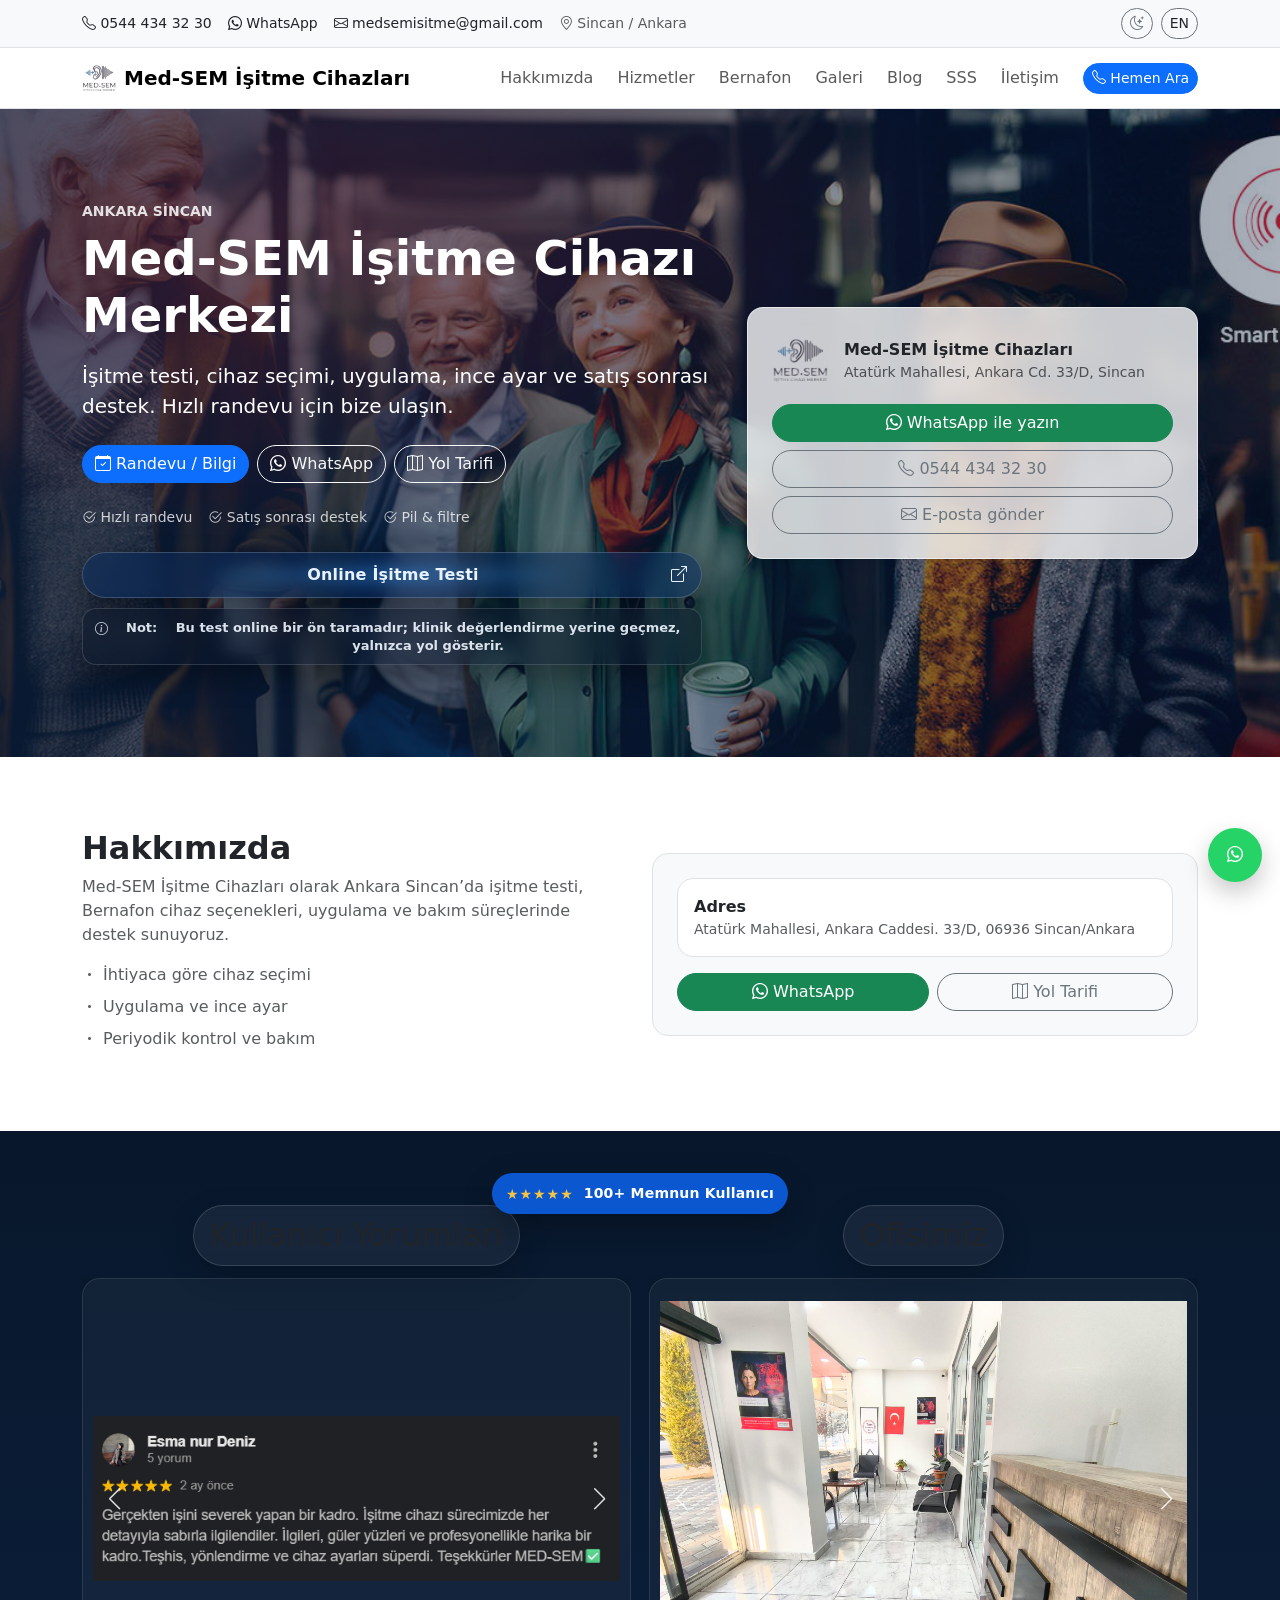
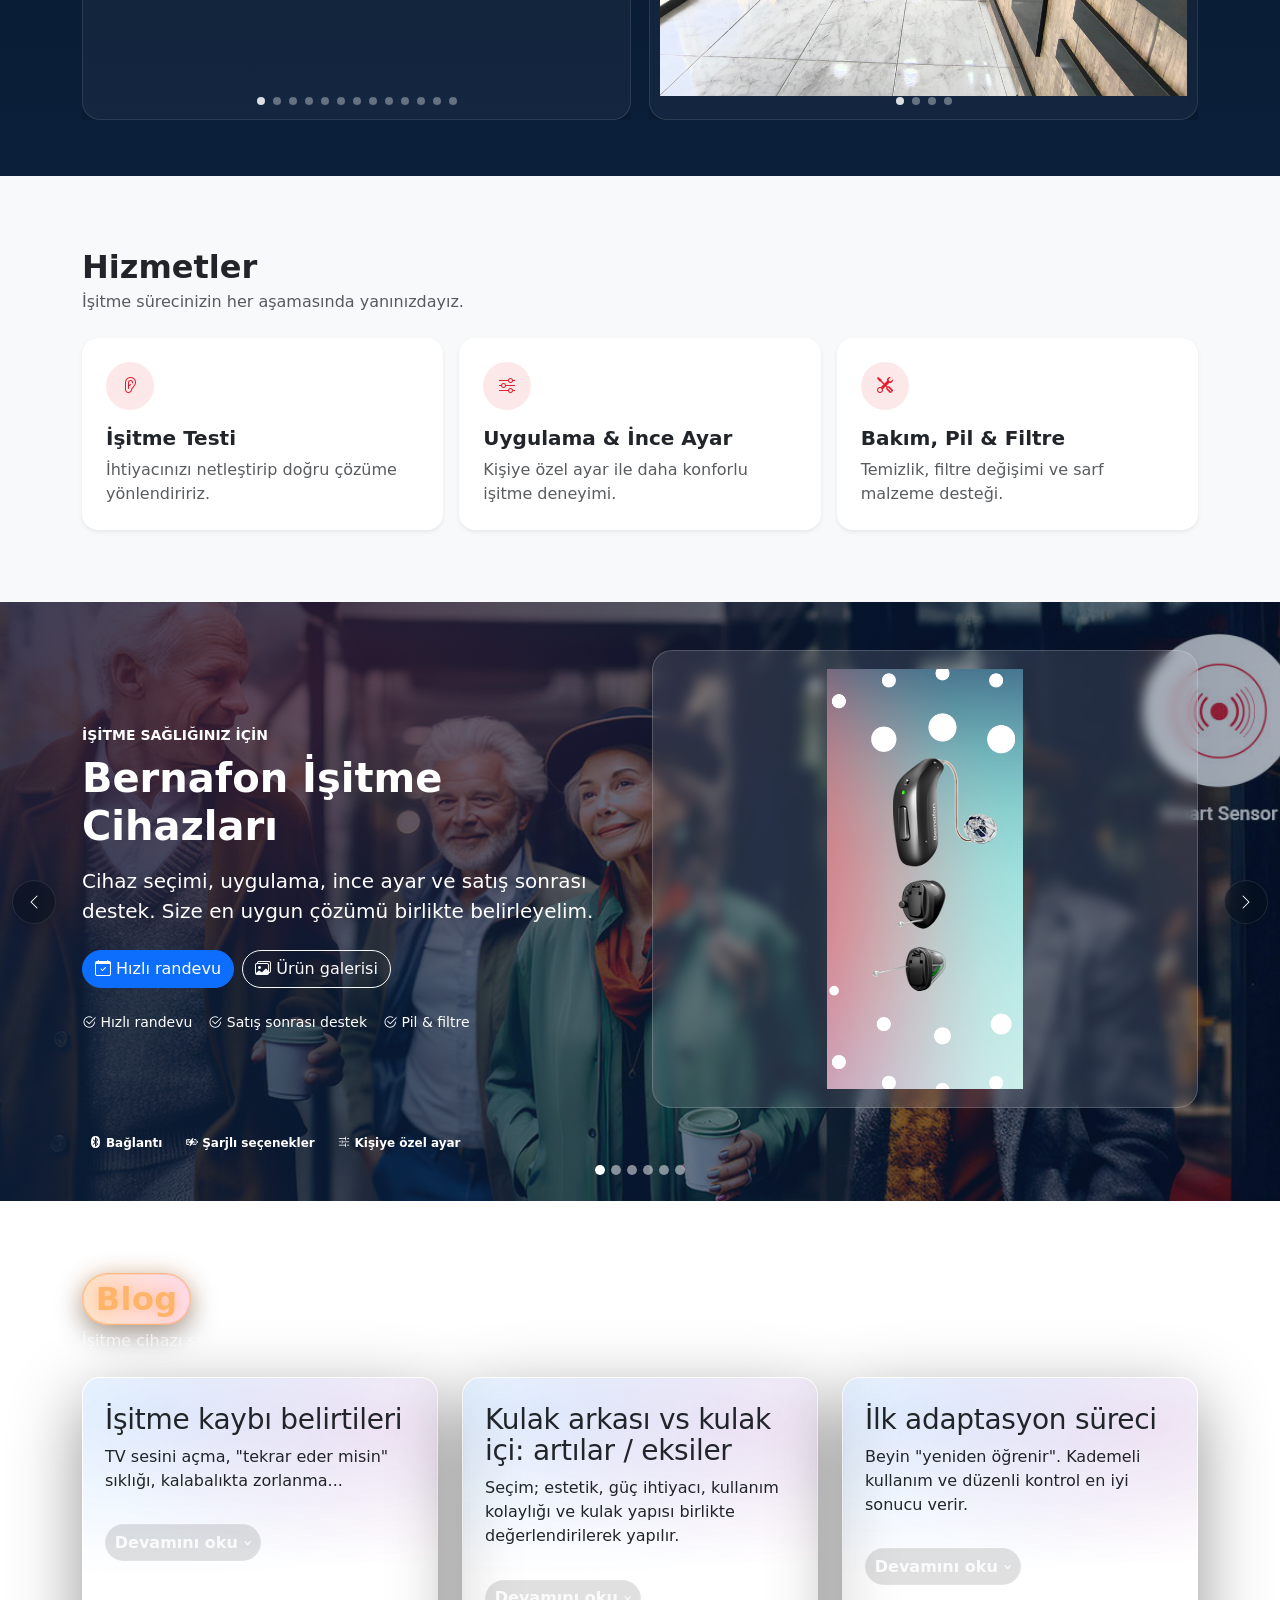
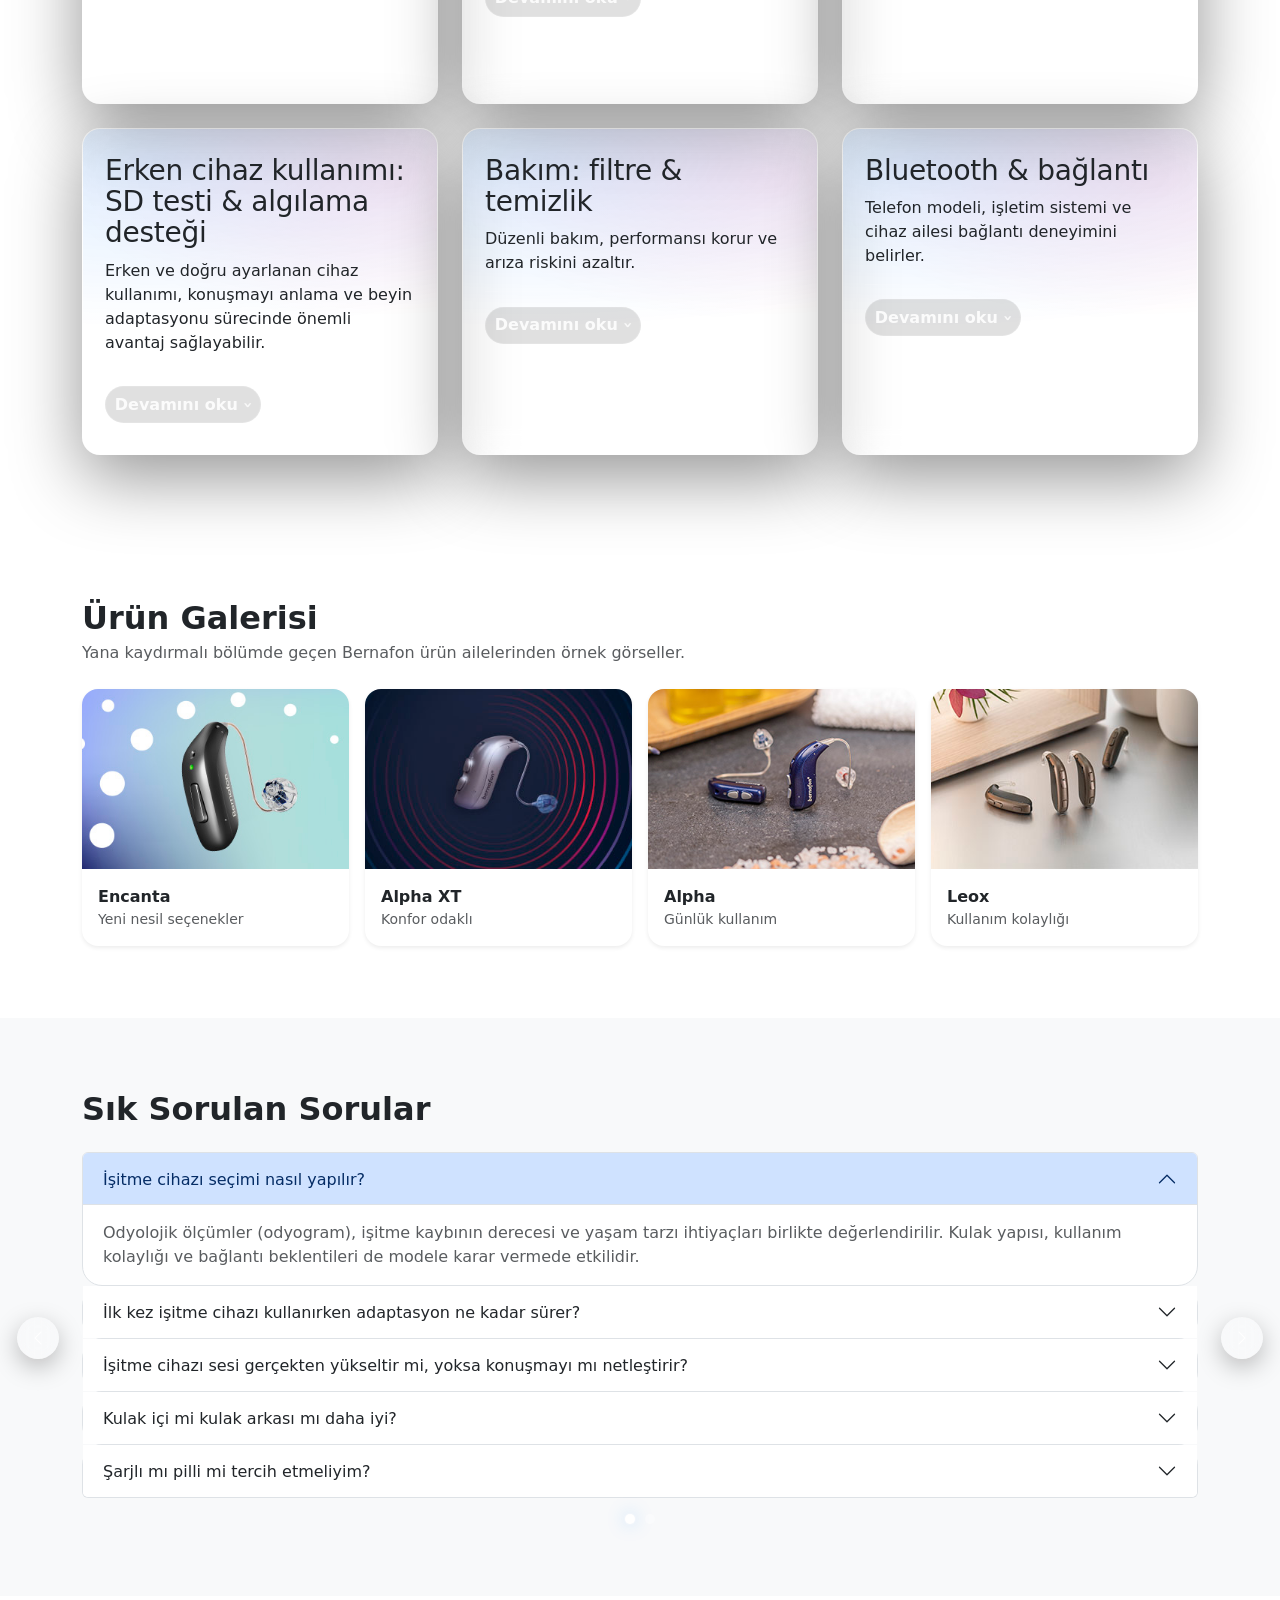
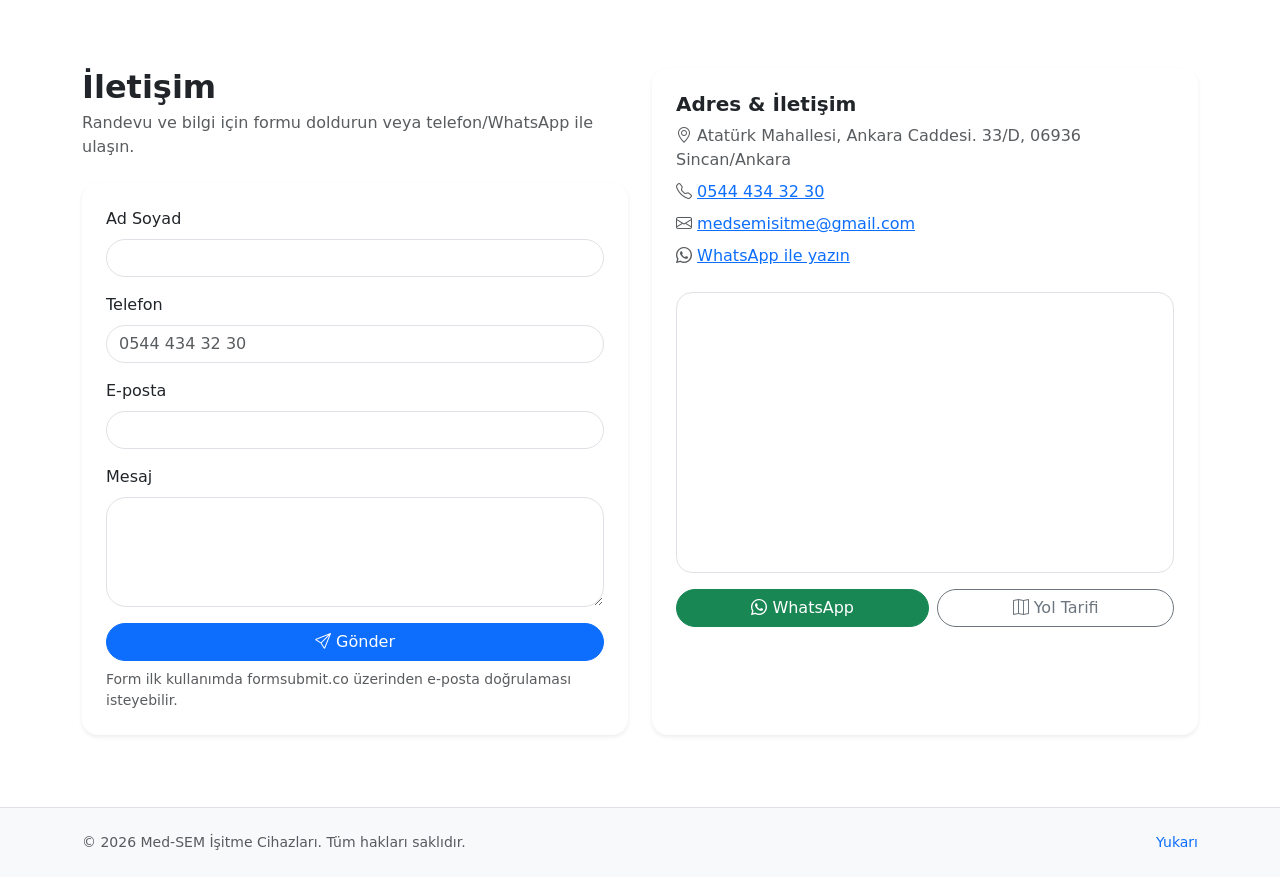
==== commit 7fa10c96: "Update index.html" ====
--- a/index.html
+++ b/index.html
@@ -1,5 +1,5 @@
 <!doctype html>
-<html lang="tr" data-bs-theme="light">
+<html lang="tr" data-bs-theme="dark">
 <head>
     <meta charset="utf-8"/>
     <meta name="viewport" content="width=device-width, initial-scale=1"/>
@@ -1307,41 +1307,6 @@
         // Year
         var yearEl = document.getElementById('year');
         if (yearEl) yearEl.textContent = String(new Date().getFullYear());
-
-        // Theme toggle (self-contained; main.js varsa çakışmayacak şekilde korumalı)
-        (function initThemeToggle() {
-            var html = document.documentElement;
-            var btn = document.getElementById('themeToggle');
-            if (!btn || !html) return;
-
-            var key = 'medsem_theme';
-
-            function apply(theme) {
-                html.setAttribute('data-bs-theme', theme);
-                var icon = btn.querySelector('i');
-                if (icon) {
-                    icon.className = (theme === 'dark') ? 'bi bi-sun' : 'bi bi-moon-stars';
-                }
-                btn.setAttribute('aria-label', theme === 'dark' ? 'Açık temaya geç' : 'Koyu temaya geç');
-            }
-
-            var saved = null;
-            try {
-                saved = localStorage.getItem(key);
-            } catch (e) {
-            }
-            if (saved === 'light' || saved === 'dark') apply(saved);
-
-            btn.addEventListener('click', function () {
-                var current = html.getAttribute('data-bs-theme') === 'dark' ? 'dark' : 'light';
-                var next = current === 'dark' ? 'light' : 'dark';
-                apply(next);
-                try {
-                    localStorage.setItem(key, next);
-                } catch (e) {
-                }
-            });
-        })();
 
         // Swiper init (guard)
         if (typeof Swiper !== 'undefined') {
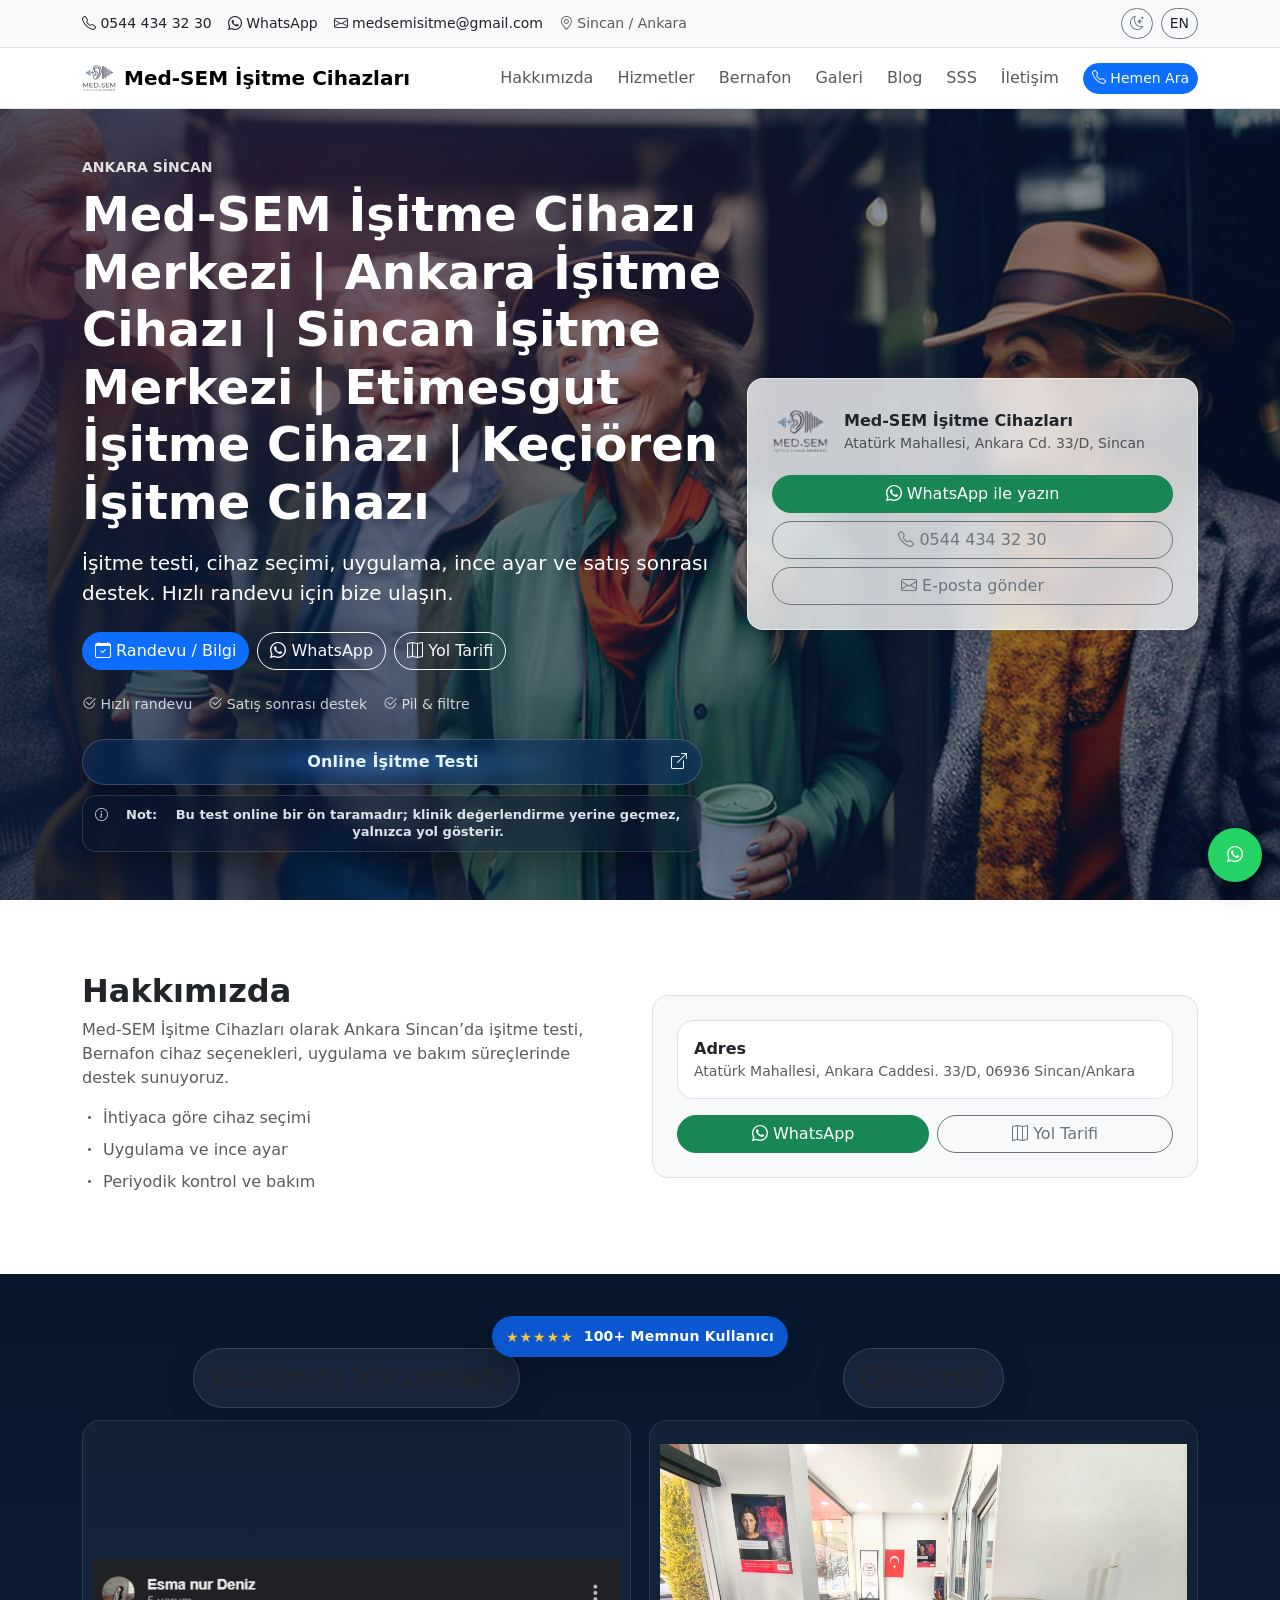
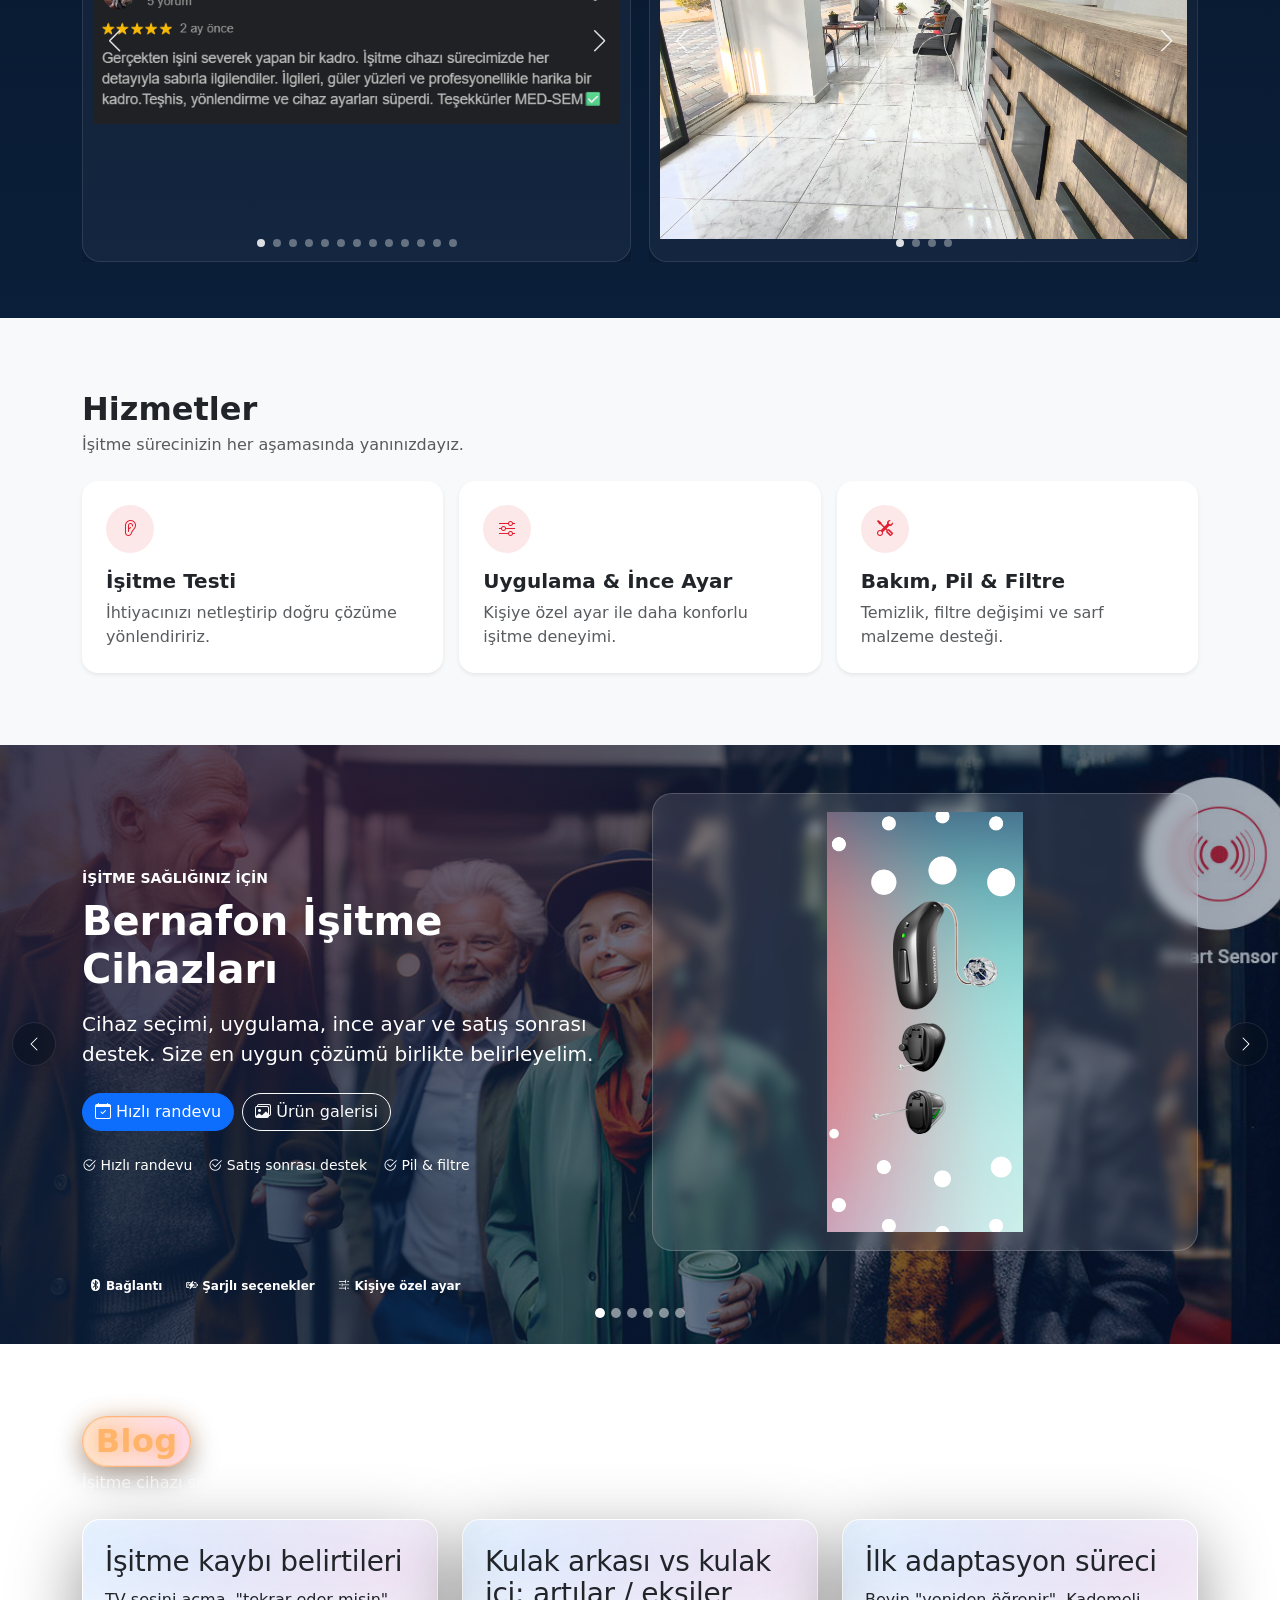
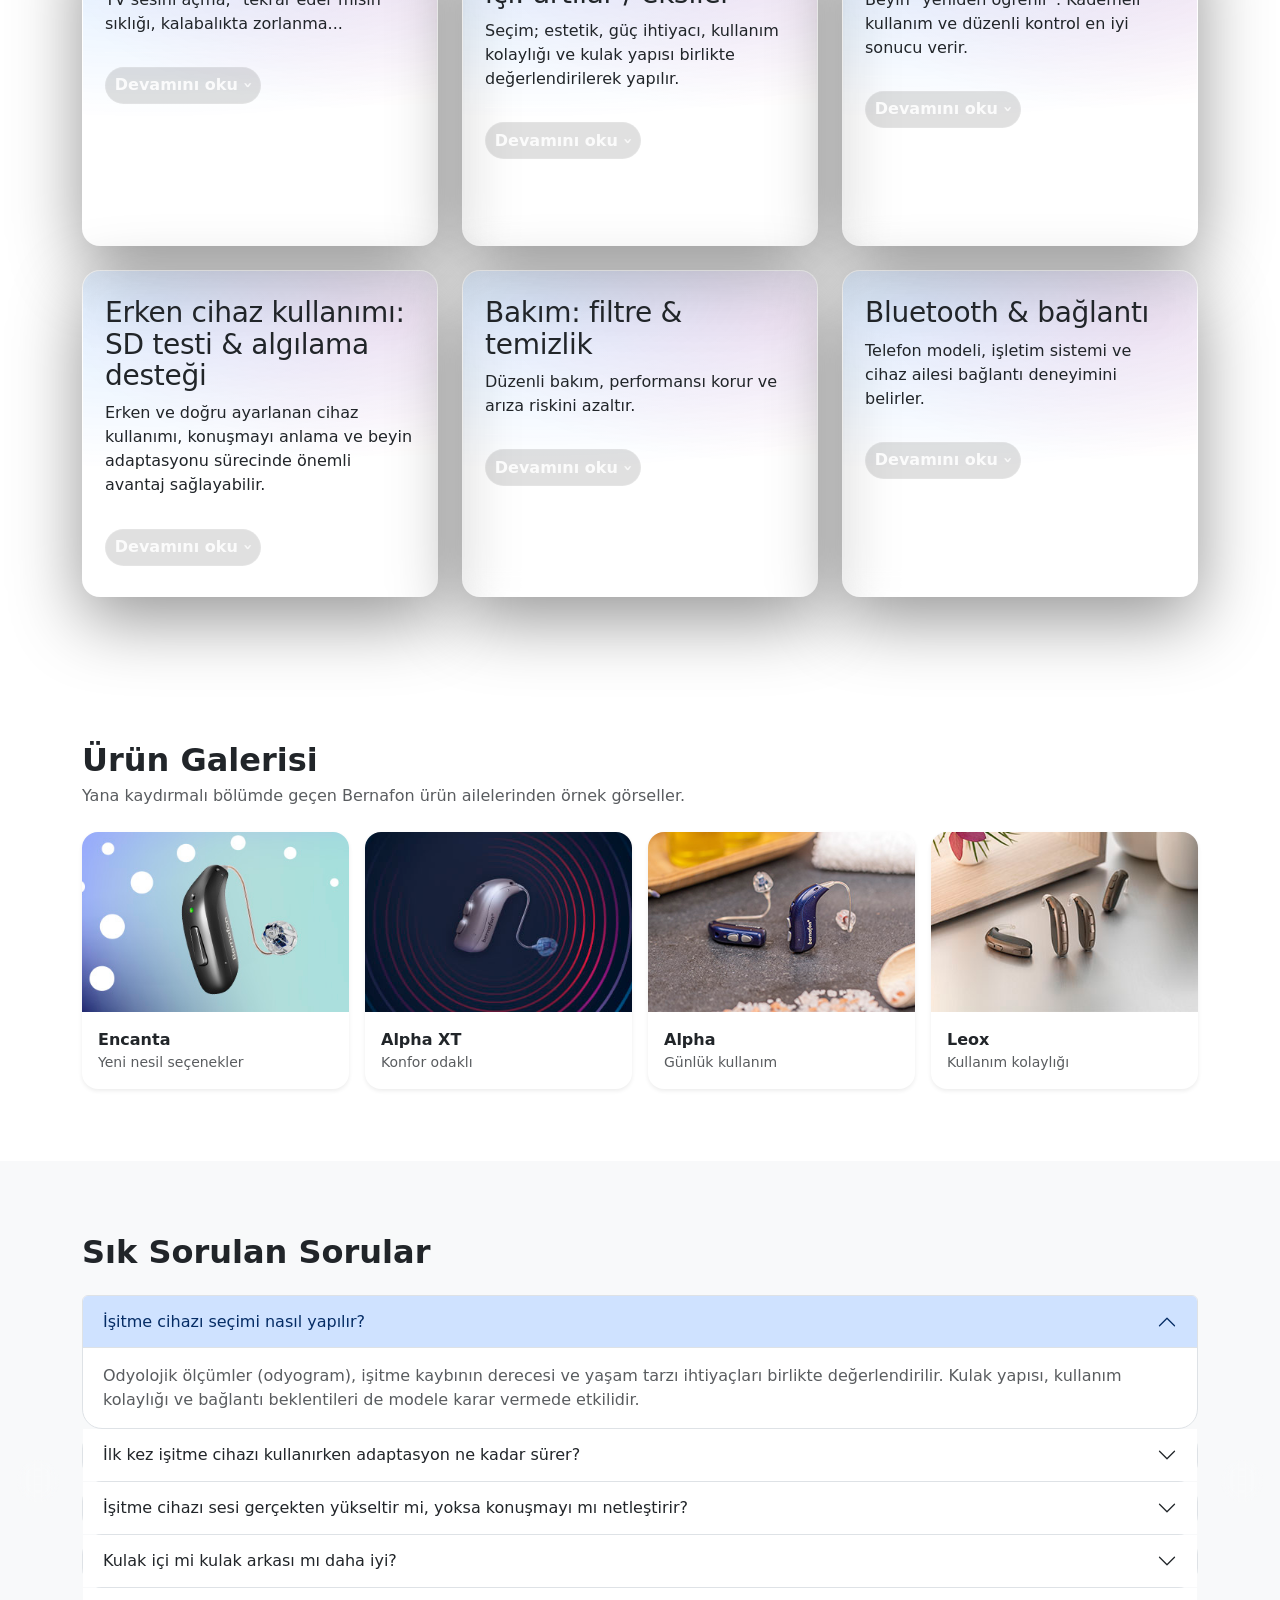
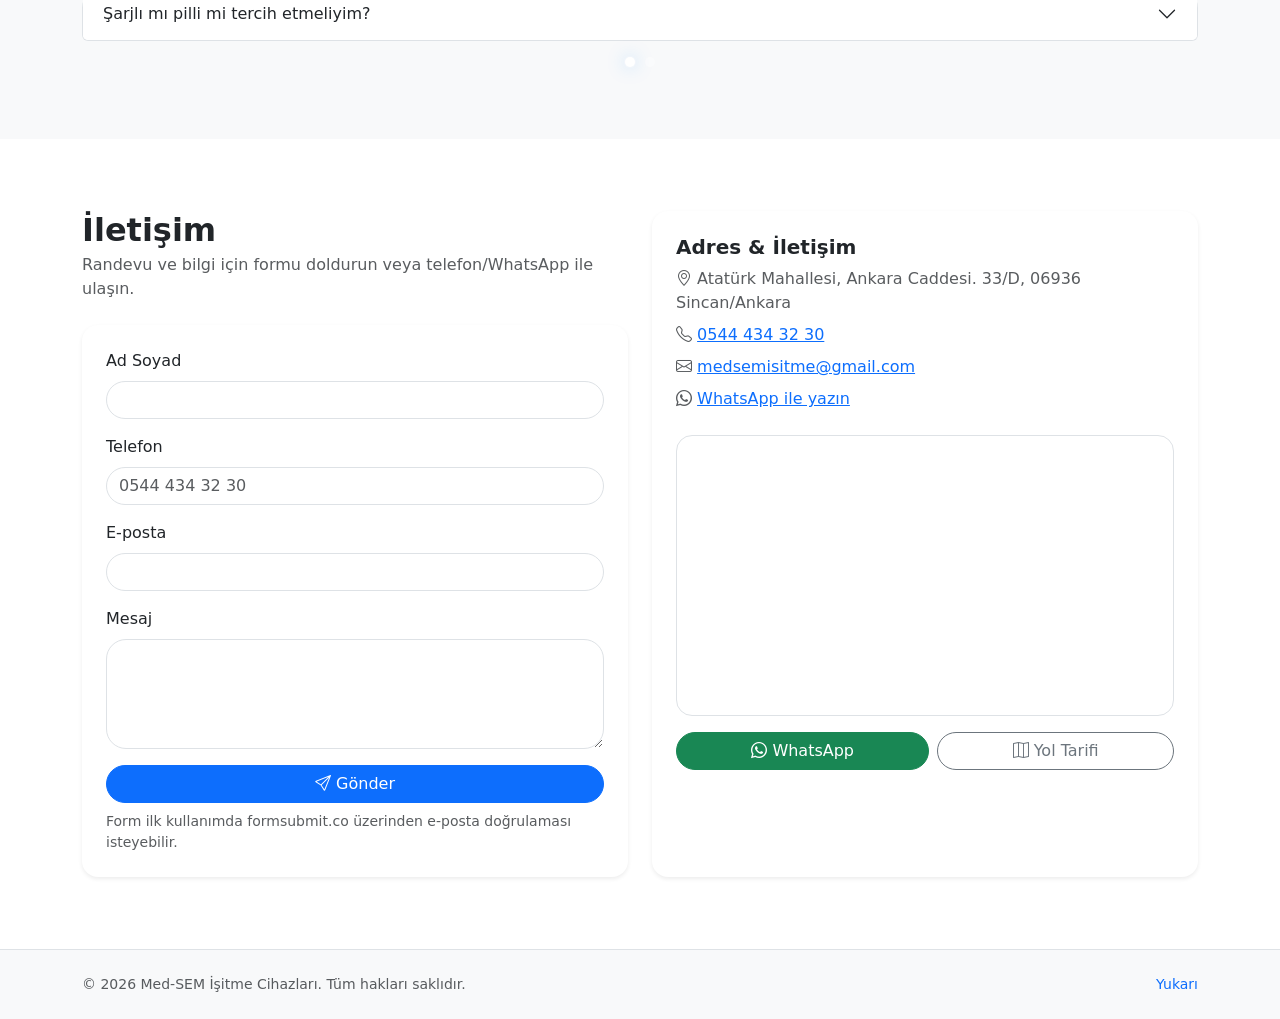
==== commit 342e77fc: "Update index.html" ====
--- a/index.html
+++ b/index.html
@@ -2,20 +2,41 @@
 <html lang="tr" data-bs-theme="dark">
 <head>
     <meta charset="utf-8"/>
-    <meta name="viewport" content="width=device-width, initial-scale=1"/>
-
-    <title>Med-SEM İşitme Cihazları | Bernafon | Ankara Sincan</title>
+    <meta name="viewport" content="width=device-width, initial-scale=1.0"/>
+
+    <!-- SEO -->
+    <title>Ankara İşitme Cihazı | Sincan İşitme Merkezi | Med-SEM</title>
     <meta name="description"
-          content="Med-SEM İşitme Cihazları (Ankara Sincan): işitme testi, Bernafon cihaz seçimi, uygulama, ince ayar, bakım, pil ve filtre. Randevu için arayın/WhatsApp."/>
-    <meta name="robots" content="index, follow"/>
+          content="Keçiören ve Sincan'da işitme cihazı satış, bakım ve destek hizmetleri. Ücretsiz test ve danışmanlık için hemen ulaşın.">
+    <meta name="robots" content="index, follow">
+    <link rel="canonical" href="https://sincanisitmecihazi.com/">
+
+    <!-- Open Graph -->
+    <meta property="og:title" content="Ankara İşitme Cihazı | Sincan İşitme Merkezi | Etimesgut İşitme Cihazı | Keçiören İşitme Cihazı">
+    <meta property="og:description" content="İşitme cihazı satış, bakım ve ücretsiz test hizmetleri">
+    <meta property="og:type" content="website">
+    <meta property="og:url" content="https://sincanisitmecihazi.com/">
+    <meta property="og:image" content="https://sincanisitmecihazi.com/assets/img/logo-512.png">
+    <meta property="og:locale" content="tr_TR">
+
+    <!-- Twitter -->
+    <meta name="twitter:card" content="summary_large_image">
+    <meta name="twitter:title" content="Ankara İşitme Cihazı | Sincan İşitme Merkezi | Etimesgut İşitme Cihazı | Keçiören İşitme Cihazı">
+    <meta name="twitter:description" content="İşitme cihazı satış ve destek hizmetleri">
+    <meta name="twitter:image" content="https://sincanisitmecihazi.com/assets/img/logo-512.png">
+
+    <!-- GEO SEO -->
+    <meta name="geo.region" content="TR-06">
+    <meta name="geo.placename" content="Ankara Sincan">
+    <meta name="geo.position" content="39.9667;32.5833">
+    <meta name="ICBM" content="39.9667, 32.5833">
+
+    <!-- Theme -->
     <meta name="theme-color" content="#0d6efd"/>
 
-    <meta property="og:title" content="Med-SEM İşitme Cihazları | Bernafon | Ankara Sincan"/>
-    <meta property="og:description" content="İşitme testi, Bernafon cihazları, uygulama ve satış sonrası destek."/>
-    <meta property="og:type" content="website"/>
-    <meta property="og:locale" content="tr_TR"/>
-
-    <link rel="icon" href="assets/img/logo.png"/>
+    <!-- Favicon -->
+    <link rel="icon" type="image/png" sizes="32x32" href="/assets/img/logo.png">
+    <link rel="apple-touch-icon" href="/assets/img/logo-512.png">
 
     <!-- CSS -->
     <link rel="preconnect" href="https://cdn.jsdelivr.net" crossorigin/>
@@ -24,26 +45,27 @@
     <link rel="stylesheet" href="https://cdn.jsdelivr.net/npm/swiper/swiper-bundle.min.css"/>
     <link href="assets/css/custom.css" rel="stylesheet"/>
 
-    <!-- Structured Data -->
+    <!-- STRUCTURED DATA -->
     <script type="application/ld+json">
-        {
-            "@context": "https://schema.org",
-            "@type": "MedicalBusiness",
-            "name": "Med-SEM İşitme Cihazları",
-            "telephone": "+905444343230",
-            "email": "medsemisitme@gmail.com",
-            "address": {
-                "@type": "PostalAddress",
-                "streetAddress": "Atatürk Mahallesi, Ankara Caddesi 33/D",
-                "postalCode": "06936",
-                "addressLocality": "Sincan",
-                "addressRegion": "Ankara",
-                "addressCountry": "TR"
-            },
-            "sameAs": [
-                "https://maps.app.goo.gl/bXChtTkntJtczPQC7"
-            ]
-        }
+    {
+        "@context": "https://schema.org",
+        "@type": "MedicalBusiness",
+        "name": "Med-SEM İşitme Cihazları",
+        "telephone": "+905444343230",
+        "email": "medsemisitme@gmail.com",
+        "address": {
+            "@type": "PostalAddress",
+            "streetAddress": "Atatürk Mahallesi, Ankara Caddesi 33/D",
+            "postalCode": "06936",
+            "addressLocality": "Sincan",
+            "addressRegion": "Ankara",
+            "addressCountry": "TR"
+        },
+        "url": "https://sincanisitmecihazi.com",
+        "sameAs": [
+            "https://maps.app.goo.gl/bXChtTkntJtczPQC7"
+        ]
+    }
     </script>
 </head>
 
@@ -119,7 +141,7 @@
         <div class="row align-items-center g-4">
             <div class="col-lg-7">
                 <p class="text-uppercase small fw-semibold mb-2 text-accent">Ankara Sincan</p>
-                <h1 class="display-5 fw-bold mb-3">Med-SEM İşitme Cihazı Merkezi</h1>
+                <h1 class="display-5 fw-bold mb-3">Med-SEM İşitme Cihazı Merkezi | Ankara İşitme Cihazı | Sincan İşitme Merkezi | Etimesgut İşitme Cihazı | Keçiören İşitme Cihazı</h1>
                 <p class="lead mb-4">İşitme testi, cihaz seçimi, uygulama, ince ayar ve satış sonrası destek. Hızlı
                     randevu için bize ulaşın.</p>
 
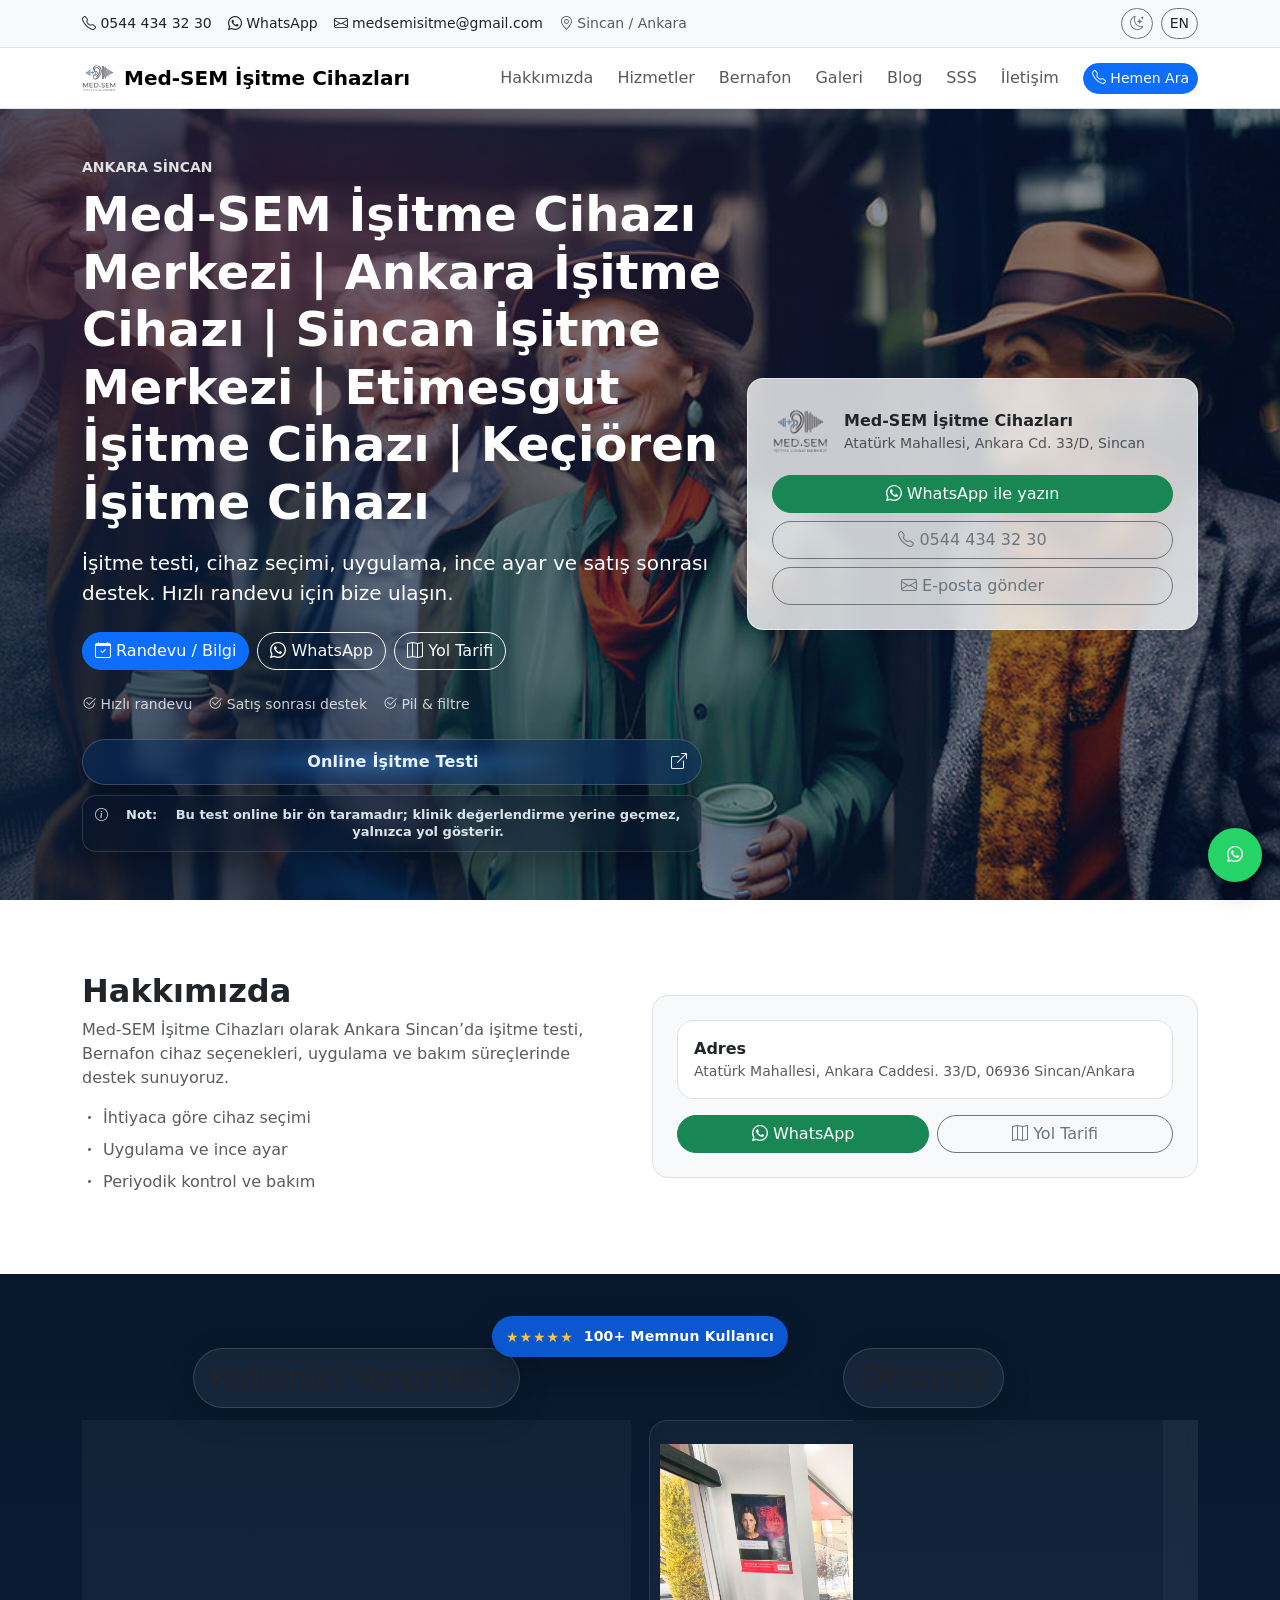
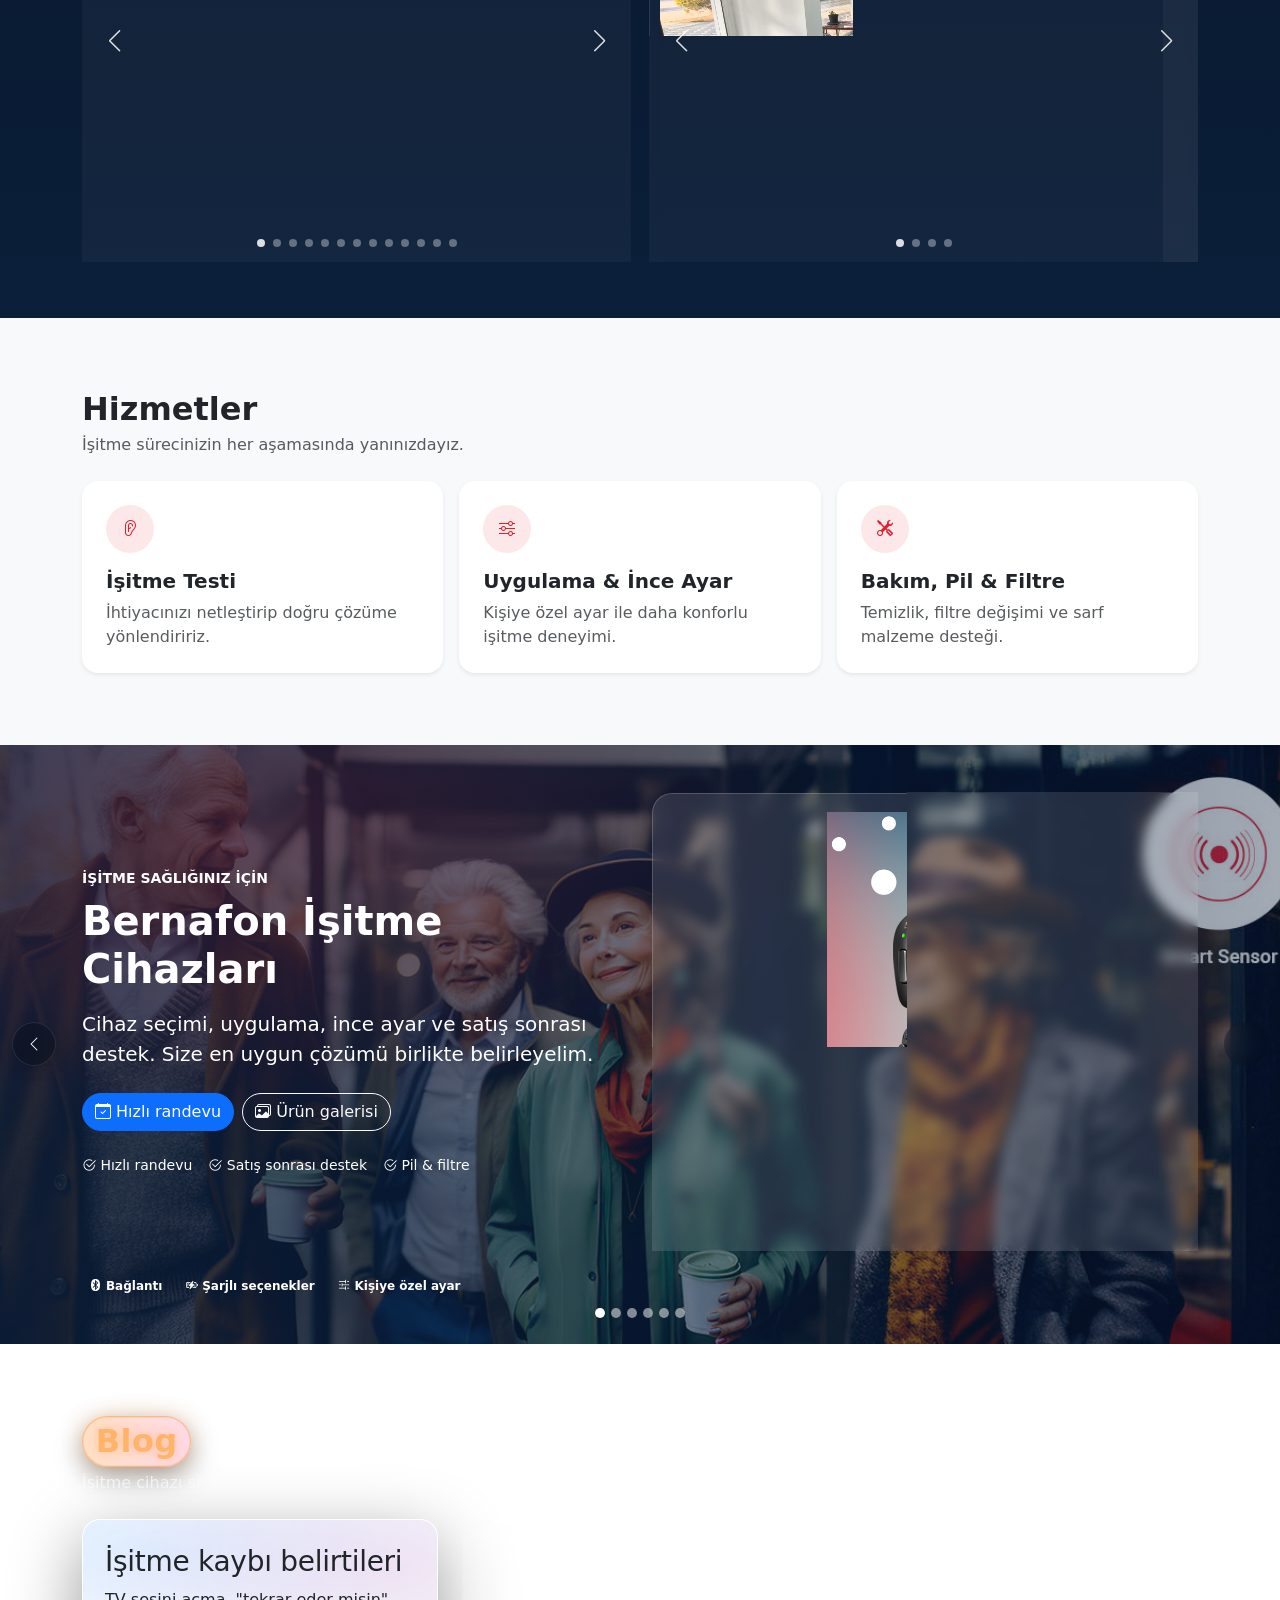
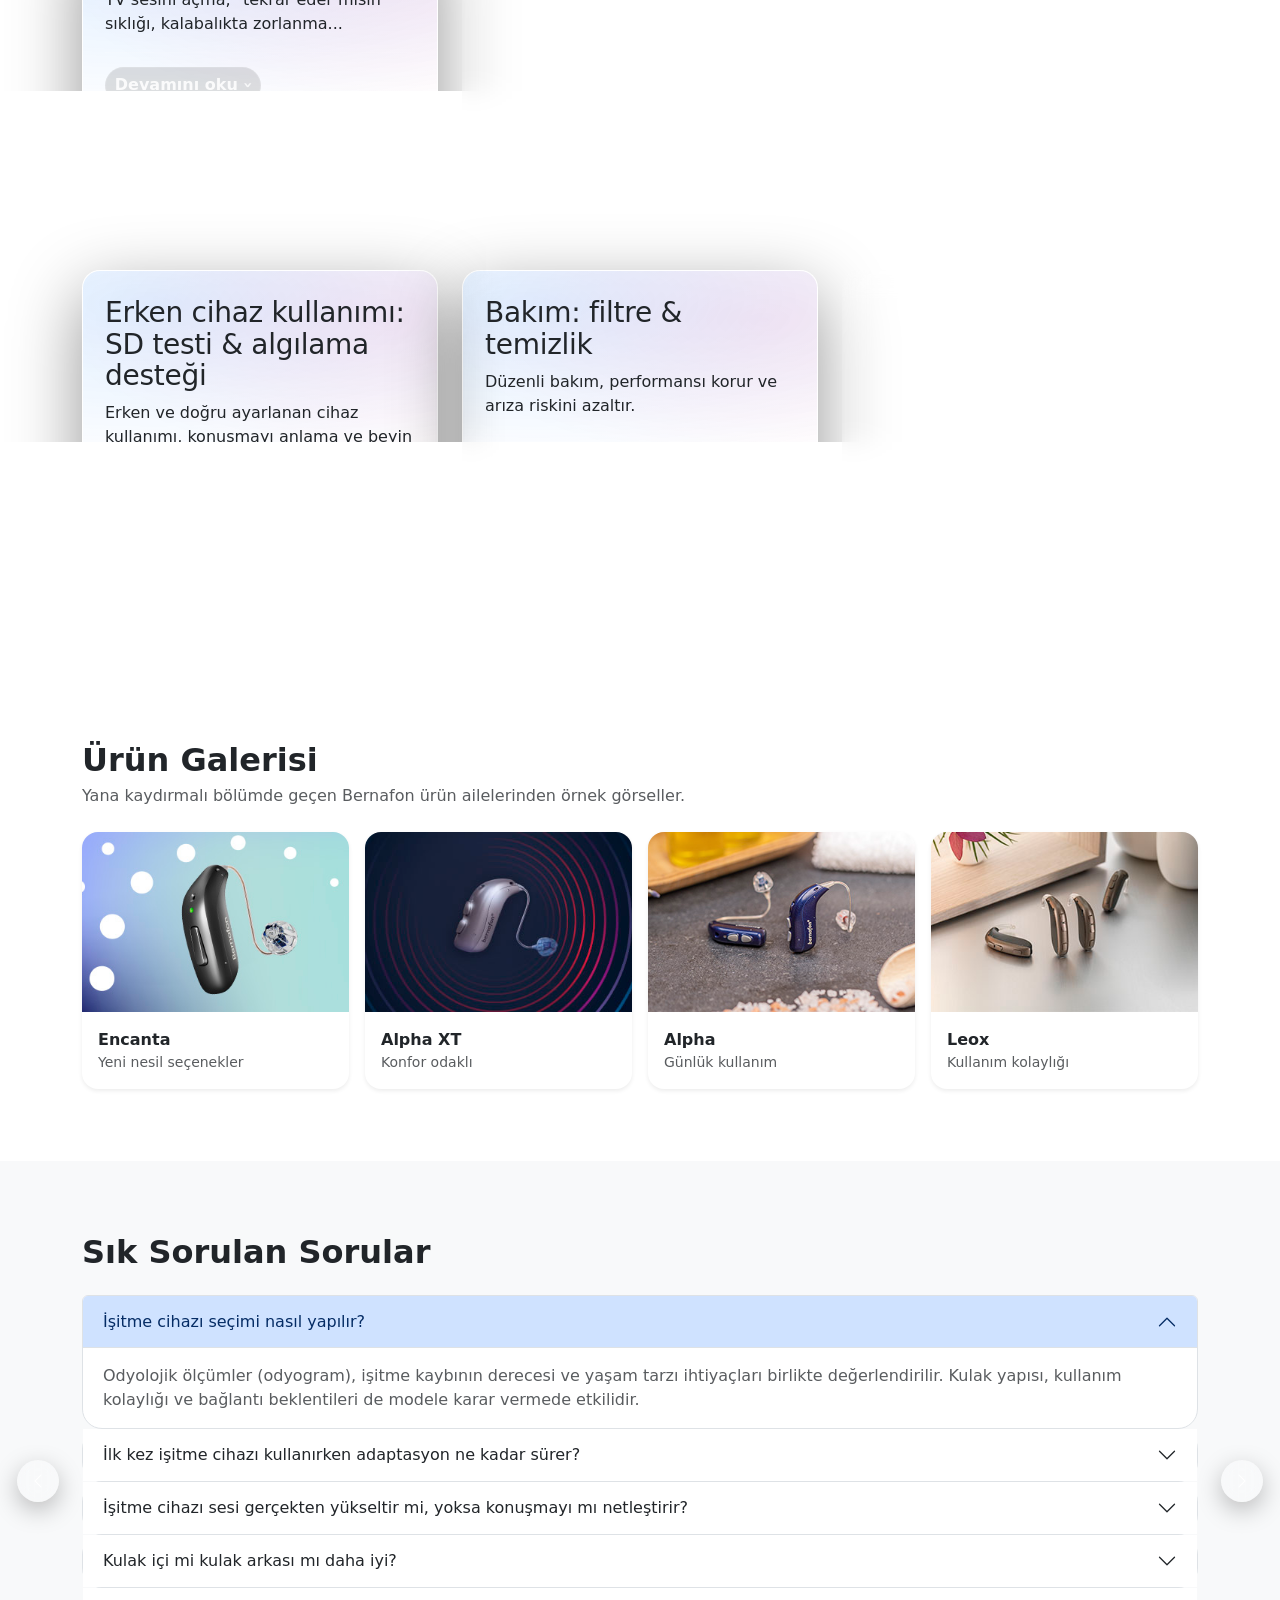
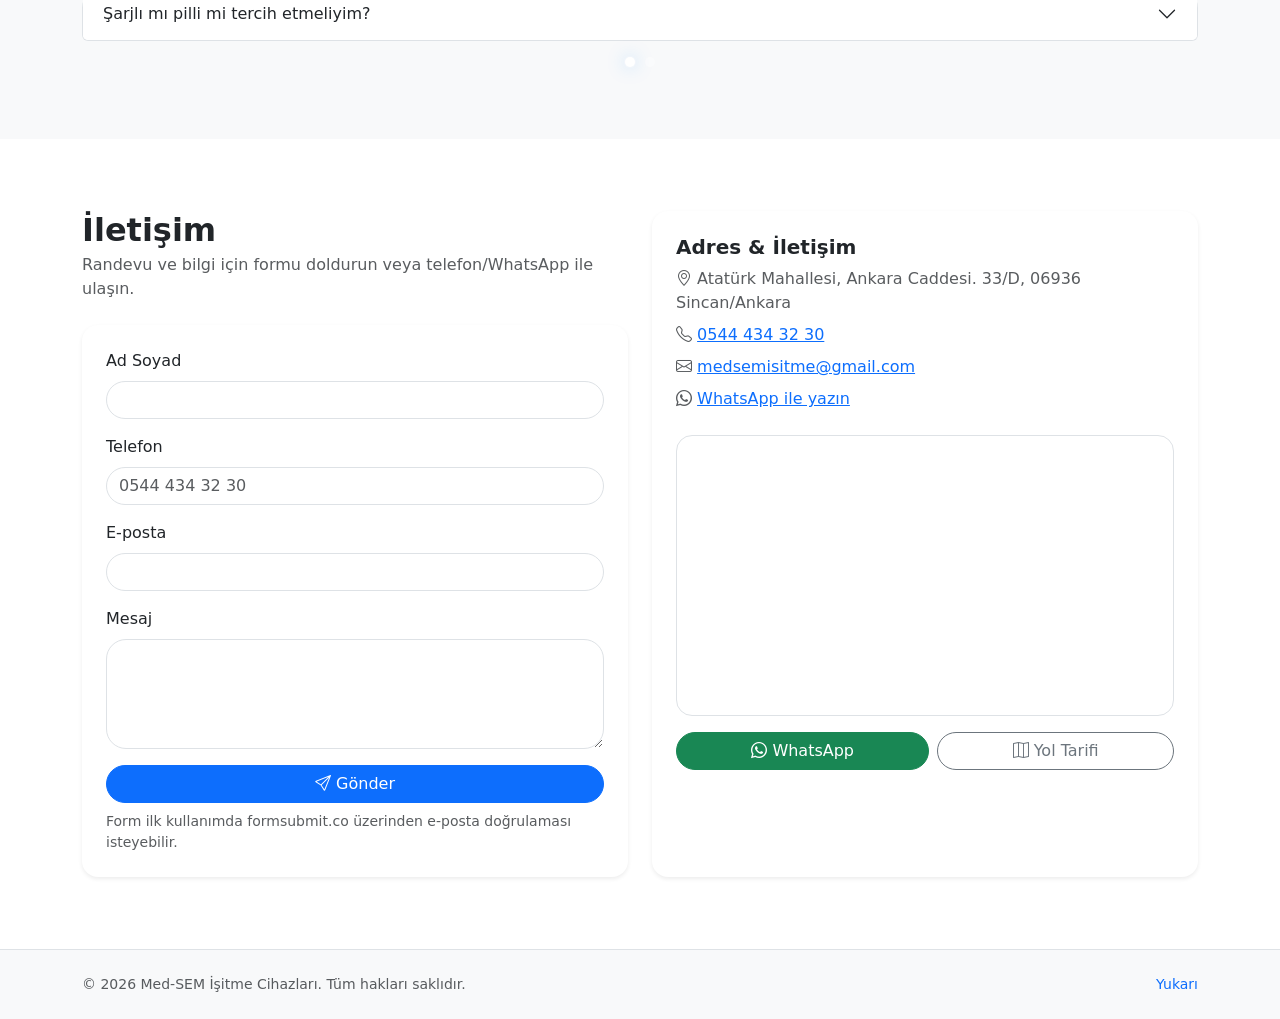
==== commit eb21938a: "Update index.html" ====
--- a/index.html
+++ b/index.html
@@ -46,27 +46,58 @@
     <link href="assets/css/custom.css" rel="stylesheet"/>
 
     <!-- STRUCTURED DATA -->
-    <script type="application/ld+json">
-    {
-        "@context": "https://schema.org",
-        "@type": "MedicalBusiness",
-        "name": "Med-SEM İşitme Cihazları",
-        "telephone": "+905444343230",
-        "email": "medsemisitme@gmail.com",
-        "address": {
-            "@type": "PostalAddress",
-            "streetAddress": "Atatürk Mahallesi, Ankara Caddesi 33/D",
-            "postalCode": "06936",
-            "addressLocality": "Sincan",
-            "addressRegion": "Ankara",
-            "addressCountry": "TR"
-        },
-        "url": "https://sincanisitmecihazi.com",
-        "sameAs": [
-            "https://maps.app.goo.gl/bXChtTkntJtczPQC7"
-        ]
-    }
-    </script>
+<script type="application/ld+json">
+{
+  "@context": "https://schema.org",
+  "@type": "MedicalBusiness",
+  "name": "Med-SEM İşitme Cihazları",
+  "image": "https://sincanisitmecihazi.com/assets/img/logo-512.png",
+  "url": "https://sincanisitmecihazi.com",
+  "telephone": "+905444343230",
+  "priceRange": "$$",
+
+  "address": {
+    "@type": "PostalAddress",
+    "streetAddress": "Atatürk Mahallesi, Ankara Caddesi 33/D",
+    "addressLocality": "Sincan",
+    "addressRegion": "Ankara",
+    "postalCode": "06936",
+    "addressCountry": "TR"
+  },
+
+  "geo": {
+    "@type": "GeoCoordinates",
+    "latitude": 39.9667,
+    "longitude": 32.5833
+  },
+
+    "areaServed": [
+   "Ankara", 
+  "Keçiören",
+  "Sincan",
+  "Etimesgut"
+],
+    "aggregateRating": {
+  "@type": "AggregateRating",
+  "ratingValue": "5",
+  "reviewCount": "39"
+},
+    
+  "openingHoursSpecification": {
+    "@type": "OpeningHoursSpecification",
+    "dayOfWeek": [
+      "Monday","Tuesday","Wednesday","Thursday","Friday","Saturday"
+    ],
+    "opens": "09:00",
+    "closes": "18:00"
+  },
+
+  "sameAs": [
+    "https://maps.app.goo.gl/bXChtTkntJtczPQC7"
+  ]
+}
+</script>
+    
 </head>
 
 <body data-bs-spy="scroll" data-bs-target="#mainNav" data-bs-offset="90" data-bs-smooth-scroll="true" tabindex="0">
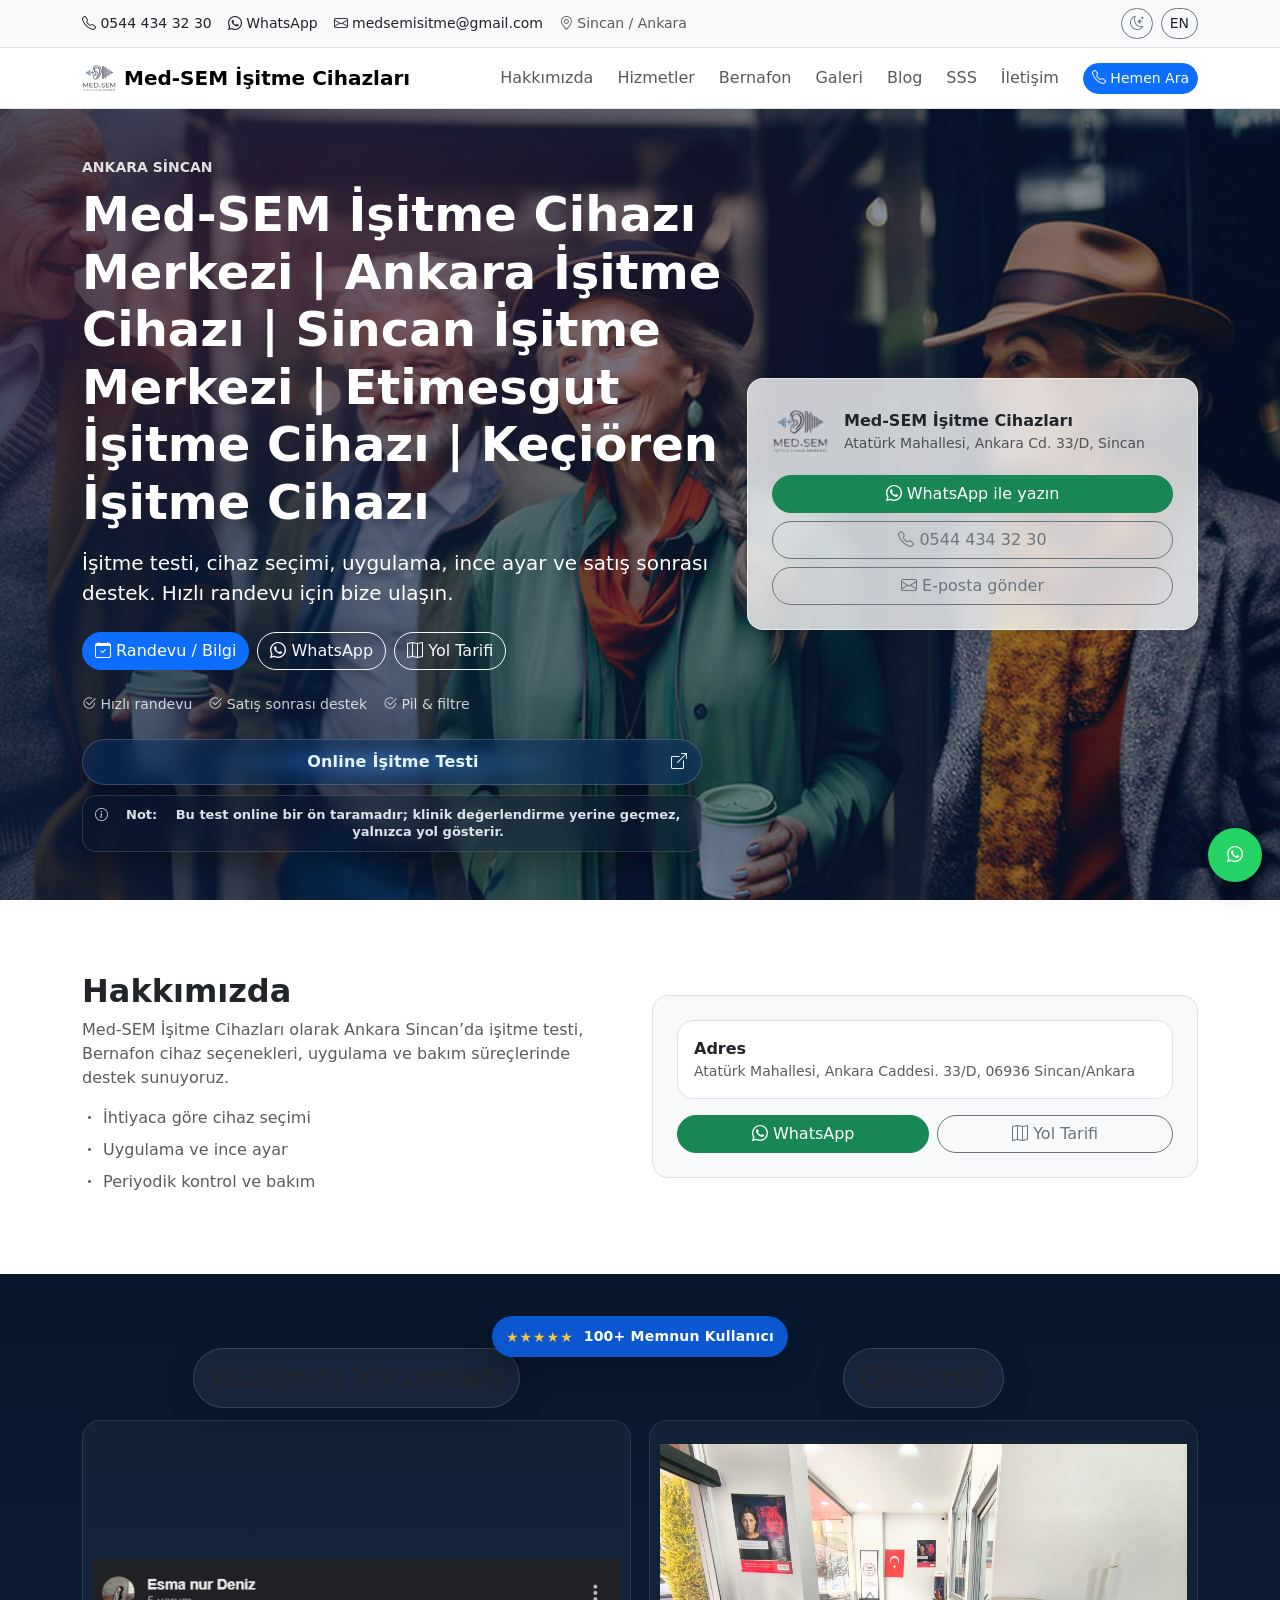
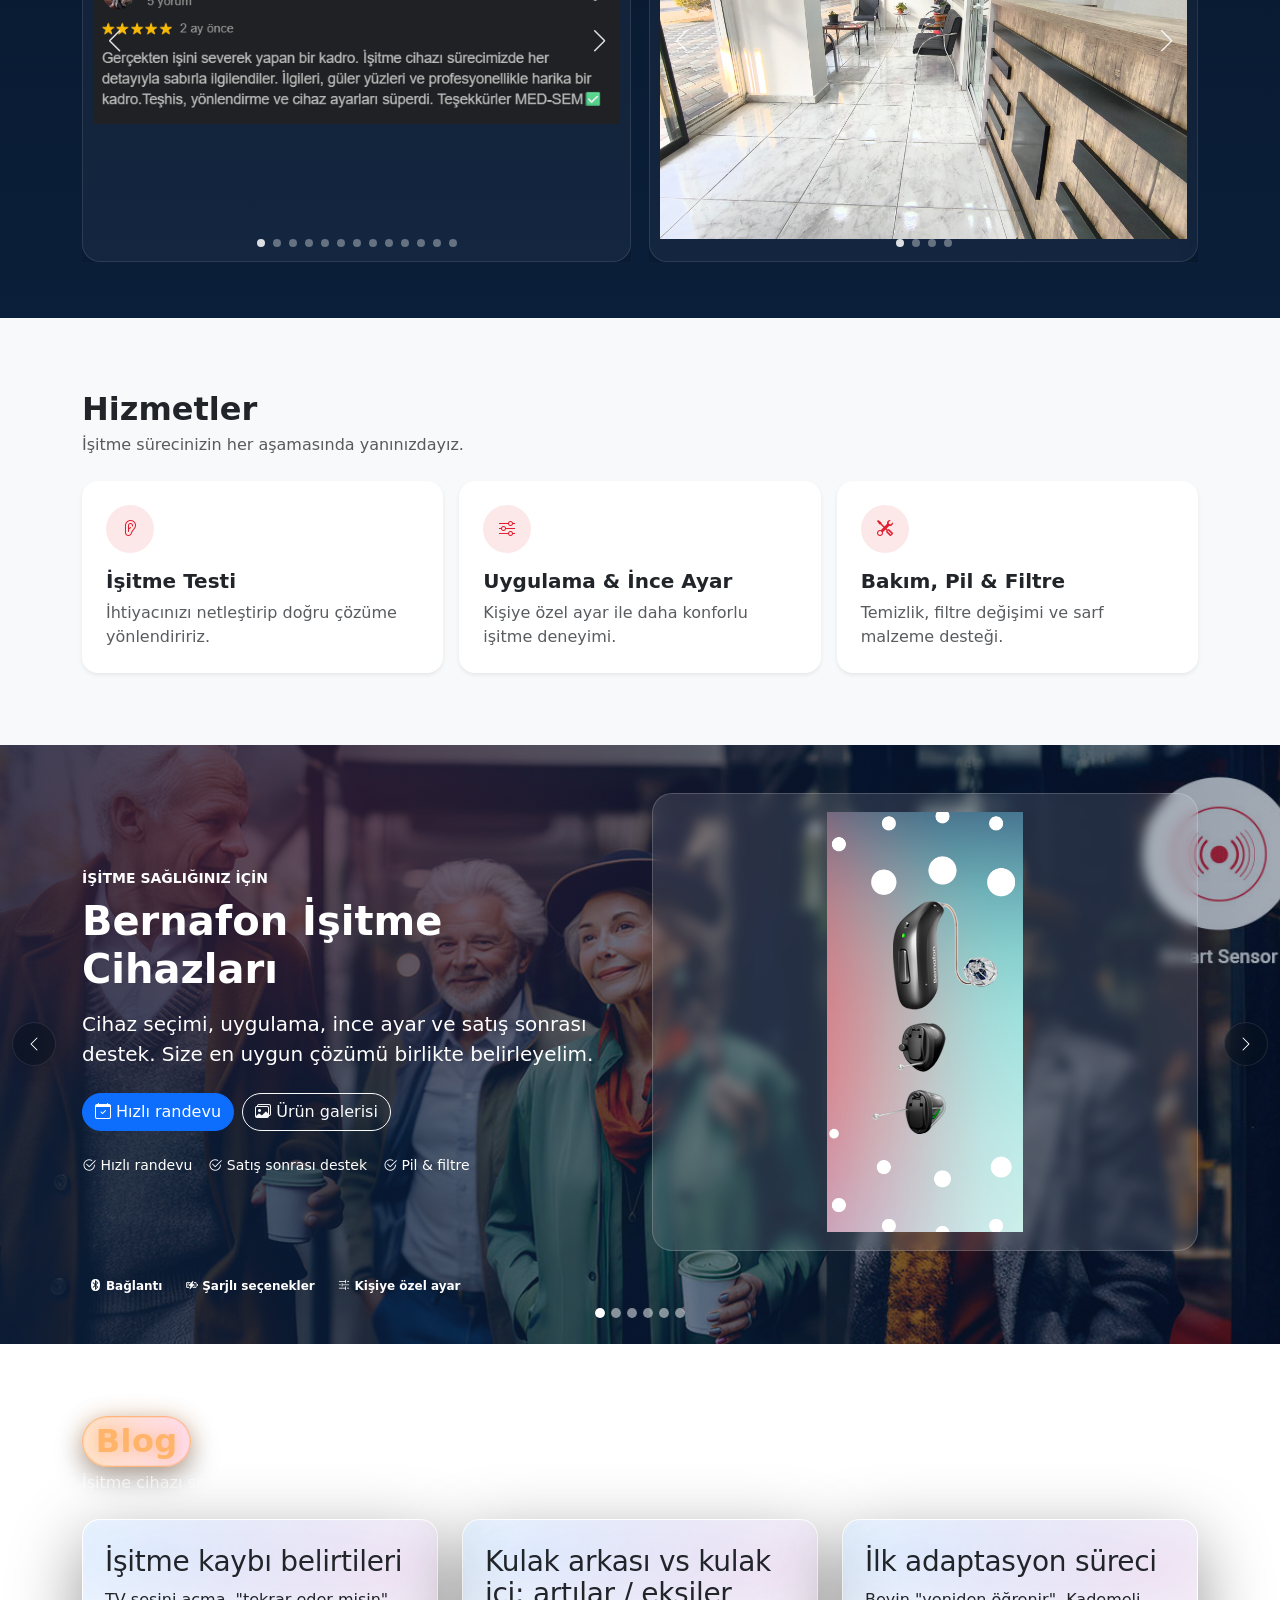
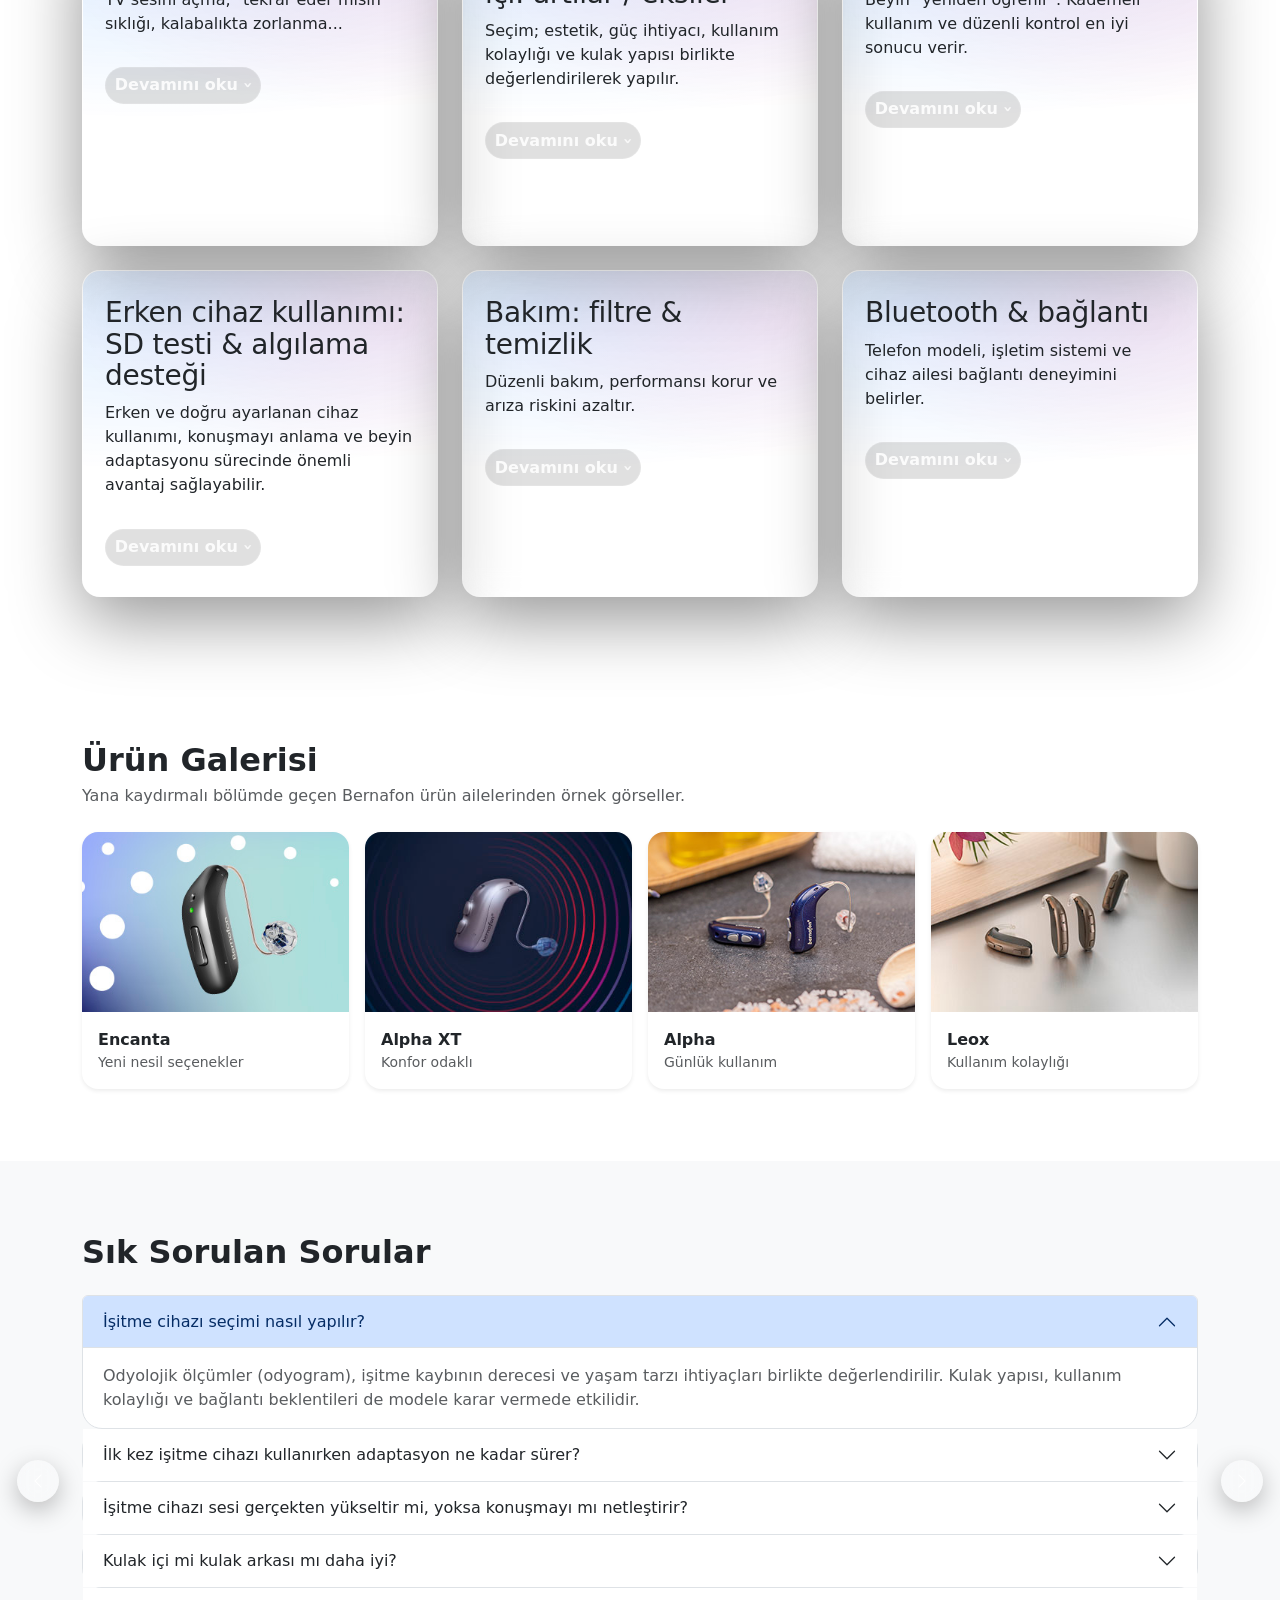
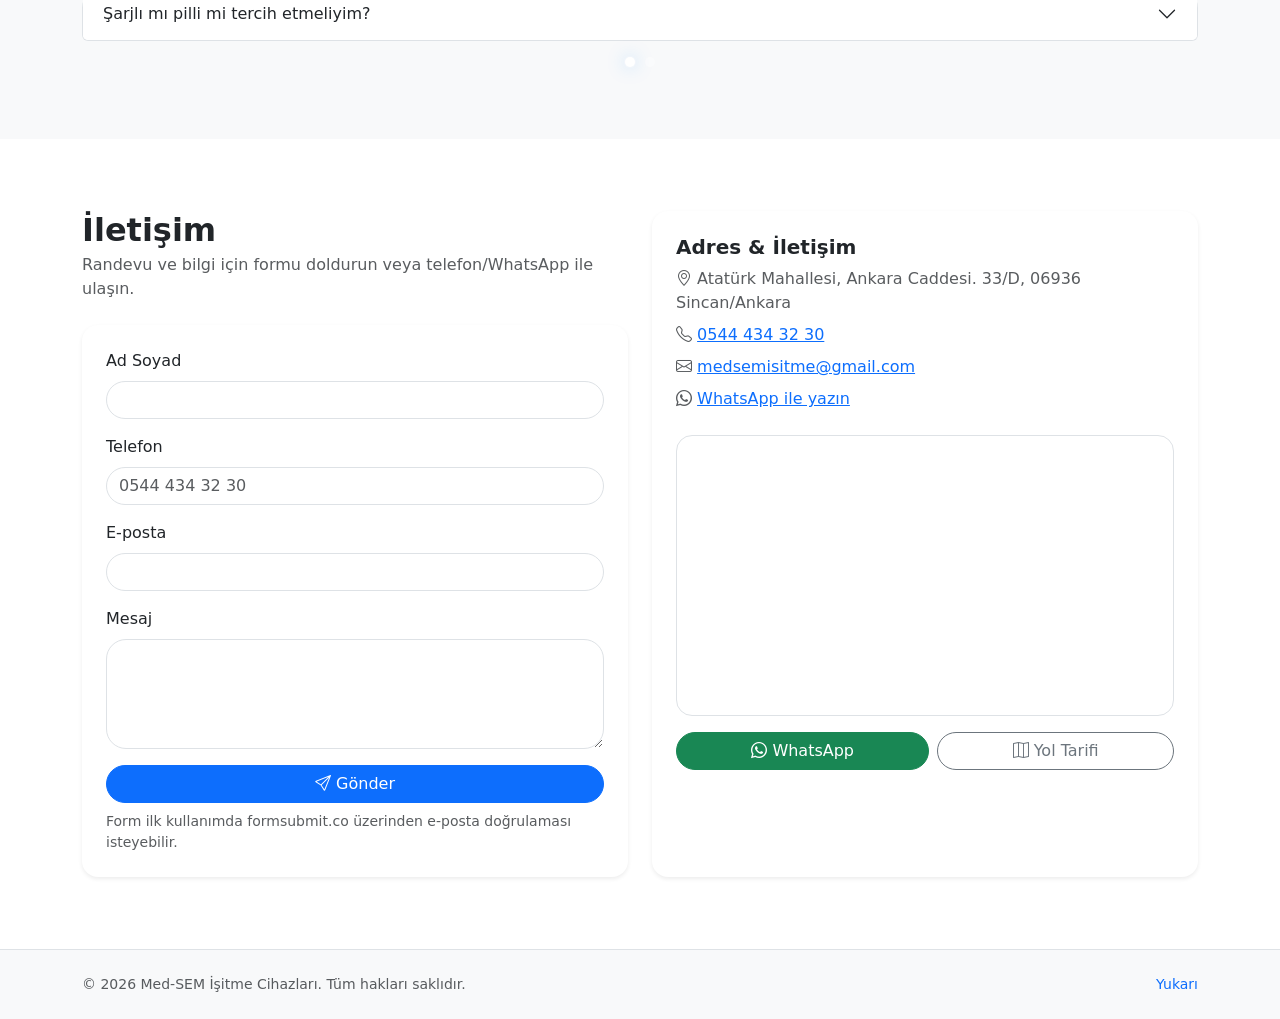
==== commit bd347edf: "Update index.html" ====
--- a/index.html
+++ b/index.html
@@ -50,6 +50,7 @@
 {
   "@context": "https://schema.org",
   "@type": "MedicalBusiness",
+  "@id": "https://sincanisitmecihazi.com/#business",
   "name": "Med-SEM İşitme Cihazları",
   "image": "https://sincanisitmecihazi.com/assets/img/logo-512.png",
   "url": "https://sincanisitmecihazi.com",
@@ -96,6 +97,14 @@
     "https://maps.app.goo.gl/bXChtTkntJtczPQC7"
   ]
 }
+</script>
+
+    <script async src="https://www.googletagmanager.com/gtag/js?id=G-XXXX"></script>
+<script>
+window.dataLayer = window.dataLayer || [];
+function gtag(){dataLayer.push(arguments);}
+gtag('js', new Date());
+gtag('config', 'G-XXXX');
 </script>
     
 </head>
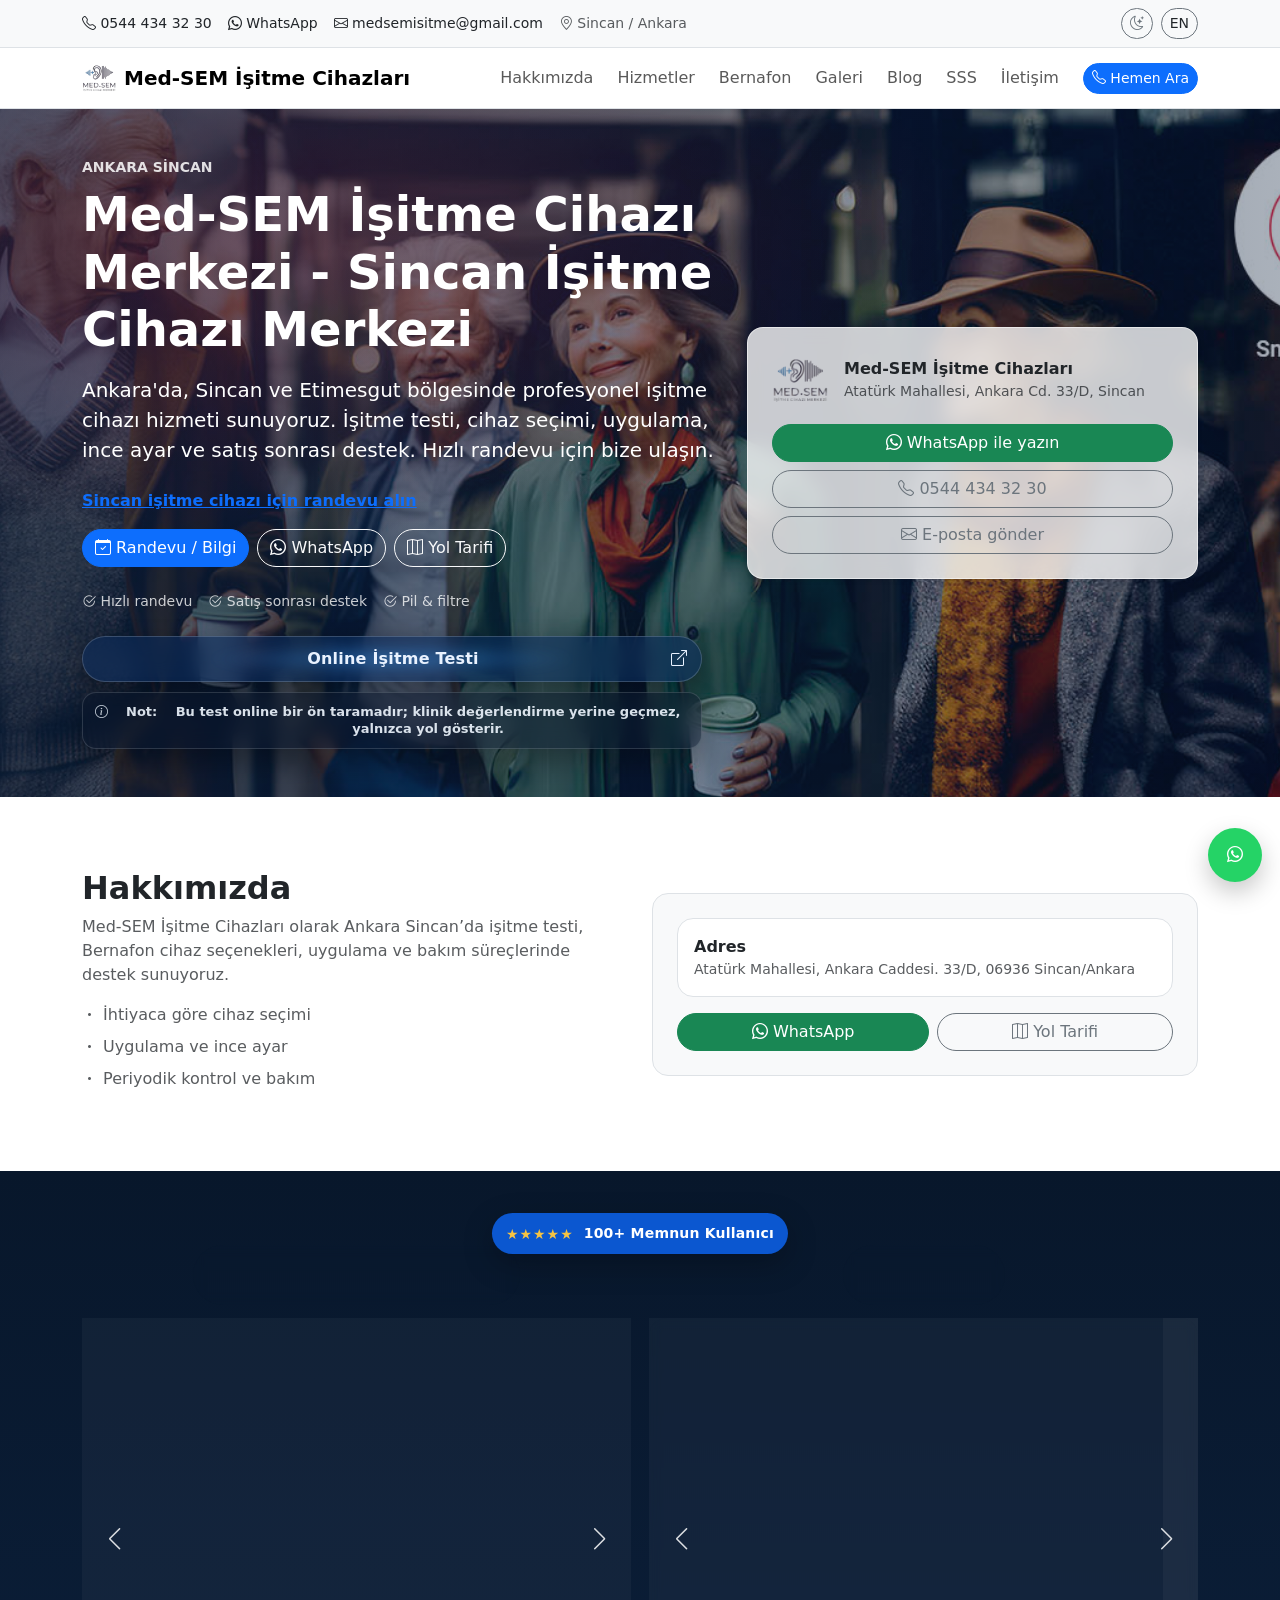
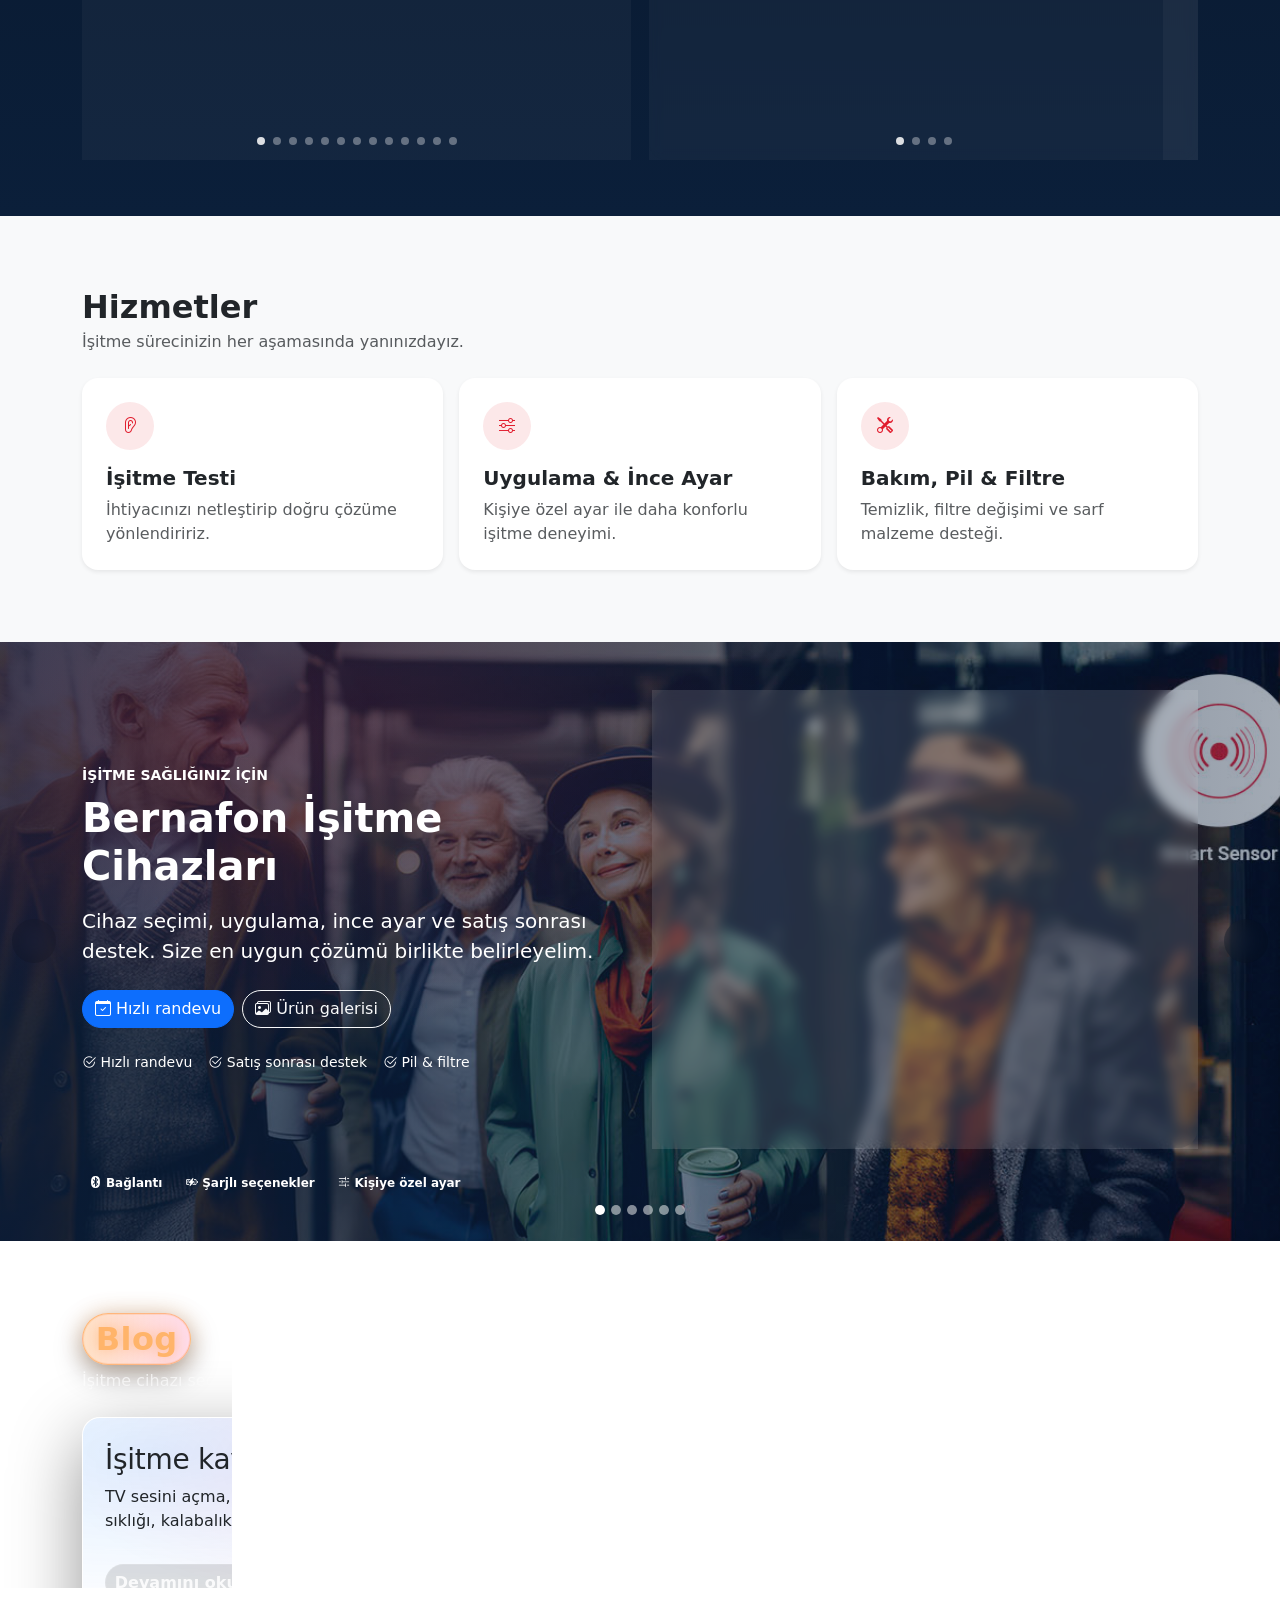
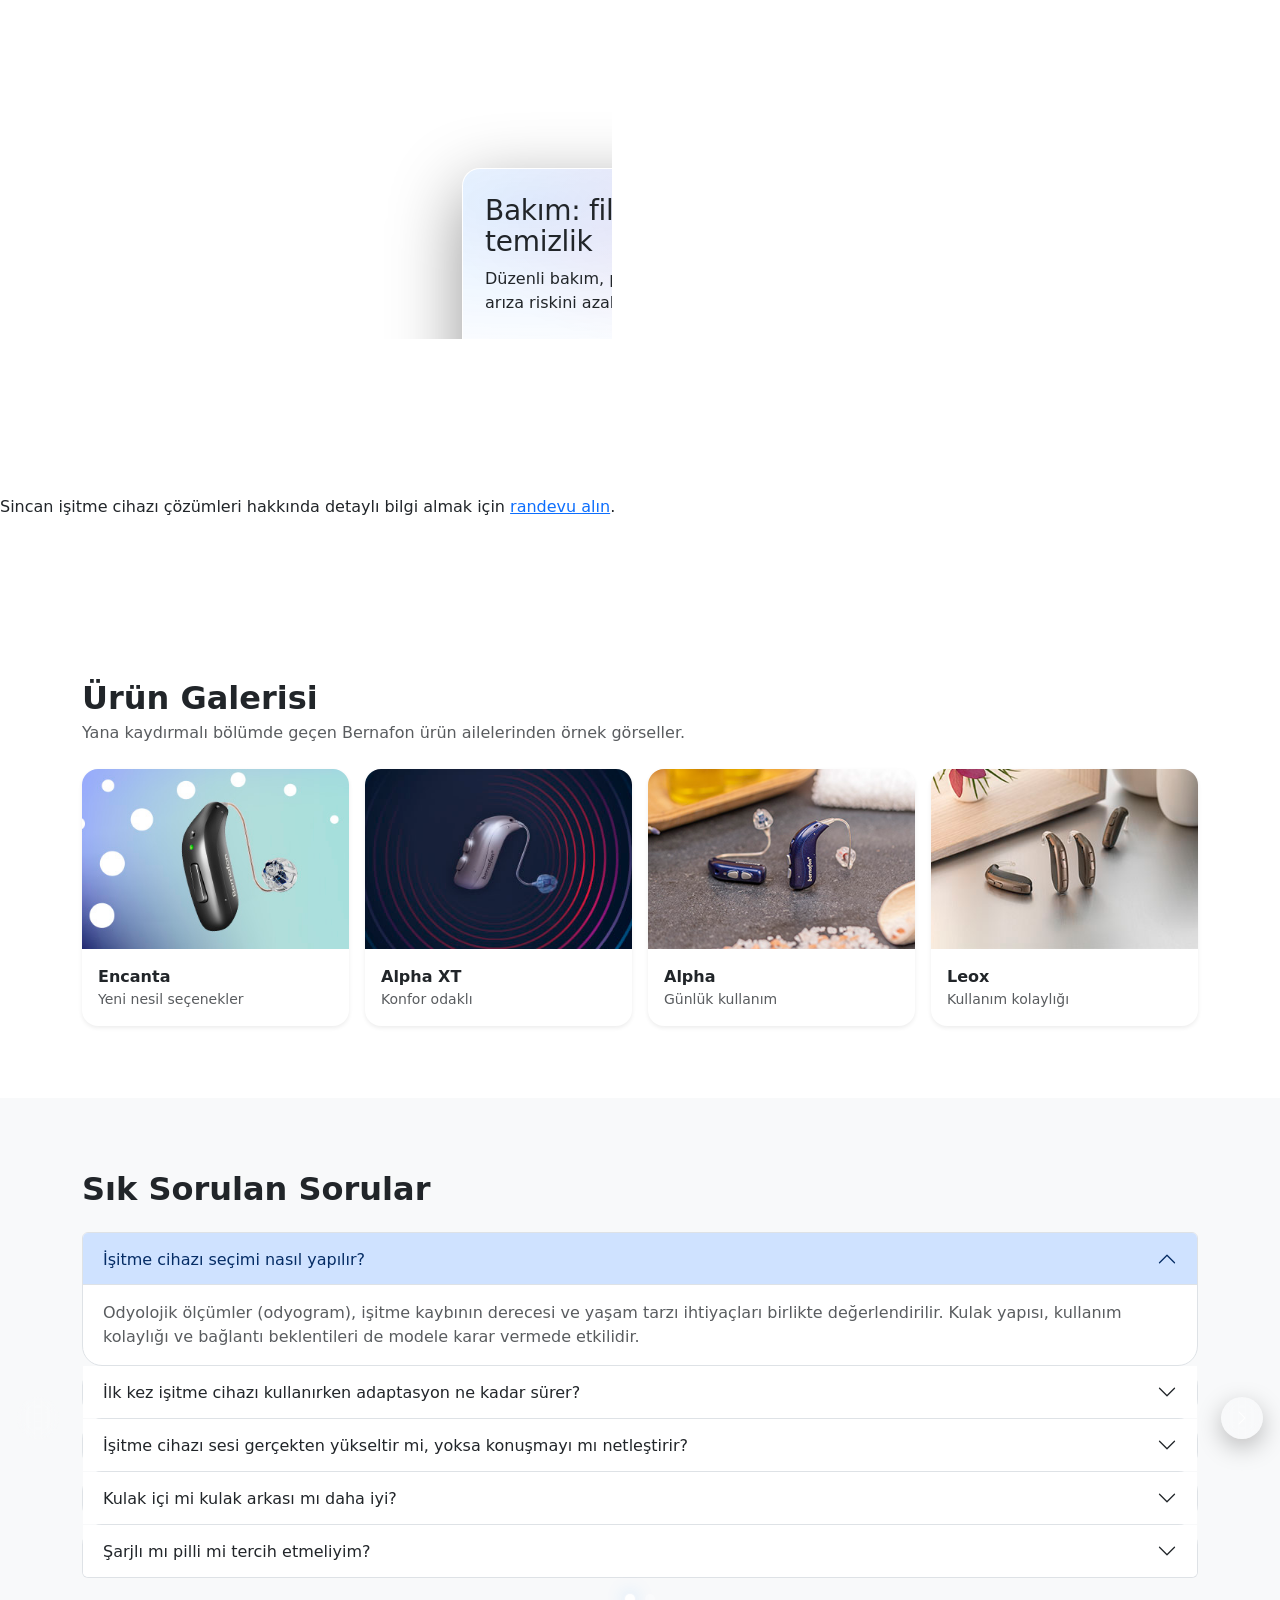
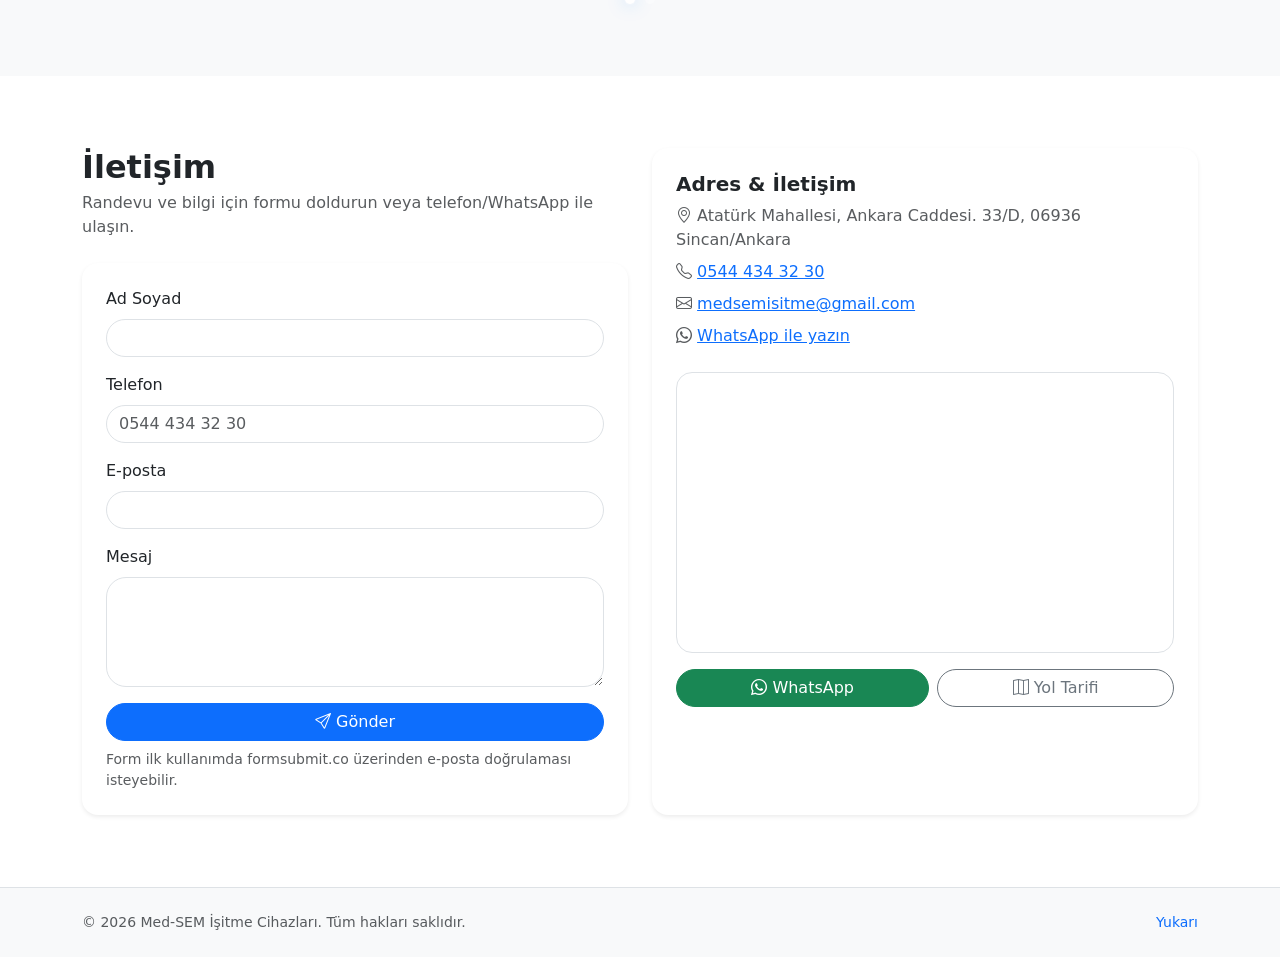
==== commit 7c67b0cb: "Update index.html" ====
--- a/index.html
+++ b/index.html
@@ -5,7 +5,7 @@
     <meta name="viewport" content="width=device-width, initial-scale=1.0"/>
 
     <!-- SEO -->
-    <title>Ankara İşitme Cihazı | Sincan İşitme Merkezi | Med-SEM</title>
+    <title>Ankara İşitme Cihazı | Sincan İşitme Cihazı | Ücretsiz Test | Med-SEM İşitme</title>
     <meta name="description"
           content="Keçiören ve Sincan'da işitme cihazı satış, bakım ve destek hizmetleri. Ücretsiz test ve danışmanlık için hemen ulaşın.">
     <meta name="robots" content="index, follow">
@@ -99,12 +99,27 @@
 }
 </script>
 
-    <script async src="https://www.googletagmanager.com/gtag/js?id=G-XXXX"></script>
+    <script async src="https://www.googletagmanager.com/gtag/js?id=G-BFP823CF38"></script>
 <script>
 window.dataLayer = window.dataLayer || [];
 function gtag(){dataLayer.push(arguments);}
 gtag('js', new Date());
-gtag('config', 'G-XXXX');
+gtag('config', 'G-BFP823CF38');
+</script>
+
+    <script type="application/ld+json">
+{
+ "@context": "https://schema.org",
+ "@type": "FAQPage",
+ "mainEntity": [{
+   "@type": "Question",
+   "name": "İşitme cihazı fiyatları ne kadar?",
+   "acceptedAnswer": {
+     "@type": "Answer",
+     "text": "Fiyatlar modele göre değişmektedir."
+   }
+ }]
+}
 </script>
     
 </head>
@@ -181,10 +196,14 @@
         <div class="row align-items-center g-4">
             <div class="col-lg-7">
                 <p class="text-uppercase small fw-semibold mb-2 text-accent">Ankara Sincan</p>
-                <h1 class="display-5 fw-bold mb-3">Med-SEM İşitme Cihazı Merkezi | Ankara İşitme Cihazı | Sincan İşitme Merkezi | Etimesgut İşitme Cihazı | Keçiören İşitme Cihazı</h1>
-                <p class="lead mb-4">İşitme testi, cihaz seçimi, uygulama, ince ayar ve satış sonrası destek. Hızlı
+                <h1 class="display-5 fw-bold mb-3">Med-SEM İşitme Cihazı Merkezi - Sincan İşitme Cihazı Merkezi</h1>
+                <p class="lead mb-4">Ankara'da, Sincan ve Etimesgut bölgesinde profesyonel işitme cihazı hizmeti sunuyoruz. İşitme testi, cihaz seçimi, uygulama, ince ayar ve satış sonrası destek. Hızlı
                     randevu için bize ulaşın.</p>
-
+                <p>
+<a href="#contact" class="fw-semibold text-primary">
+Sincan işitme cihazı için randevu alın
+</a>
+</p>
                 <div class="d-flex flex-wrap gap-2">
                     <a class="btn btn-primary" href="#contact"><i class="bi bi-calendar-check" aria-hidden="true"></i>
                         Randevu / Bilgi</a>
@@ -946,6 +965,11 @@
 
             </div>
         </div>
+
+        <p>
+Sincan işitme cihazı çözümleri hakkında detaylı bilgi almak için 
+<a href="#contact">randevu alın</a>.
+</p>
     </section>
 
     <!-- Gallery -->
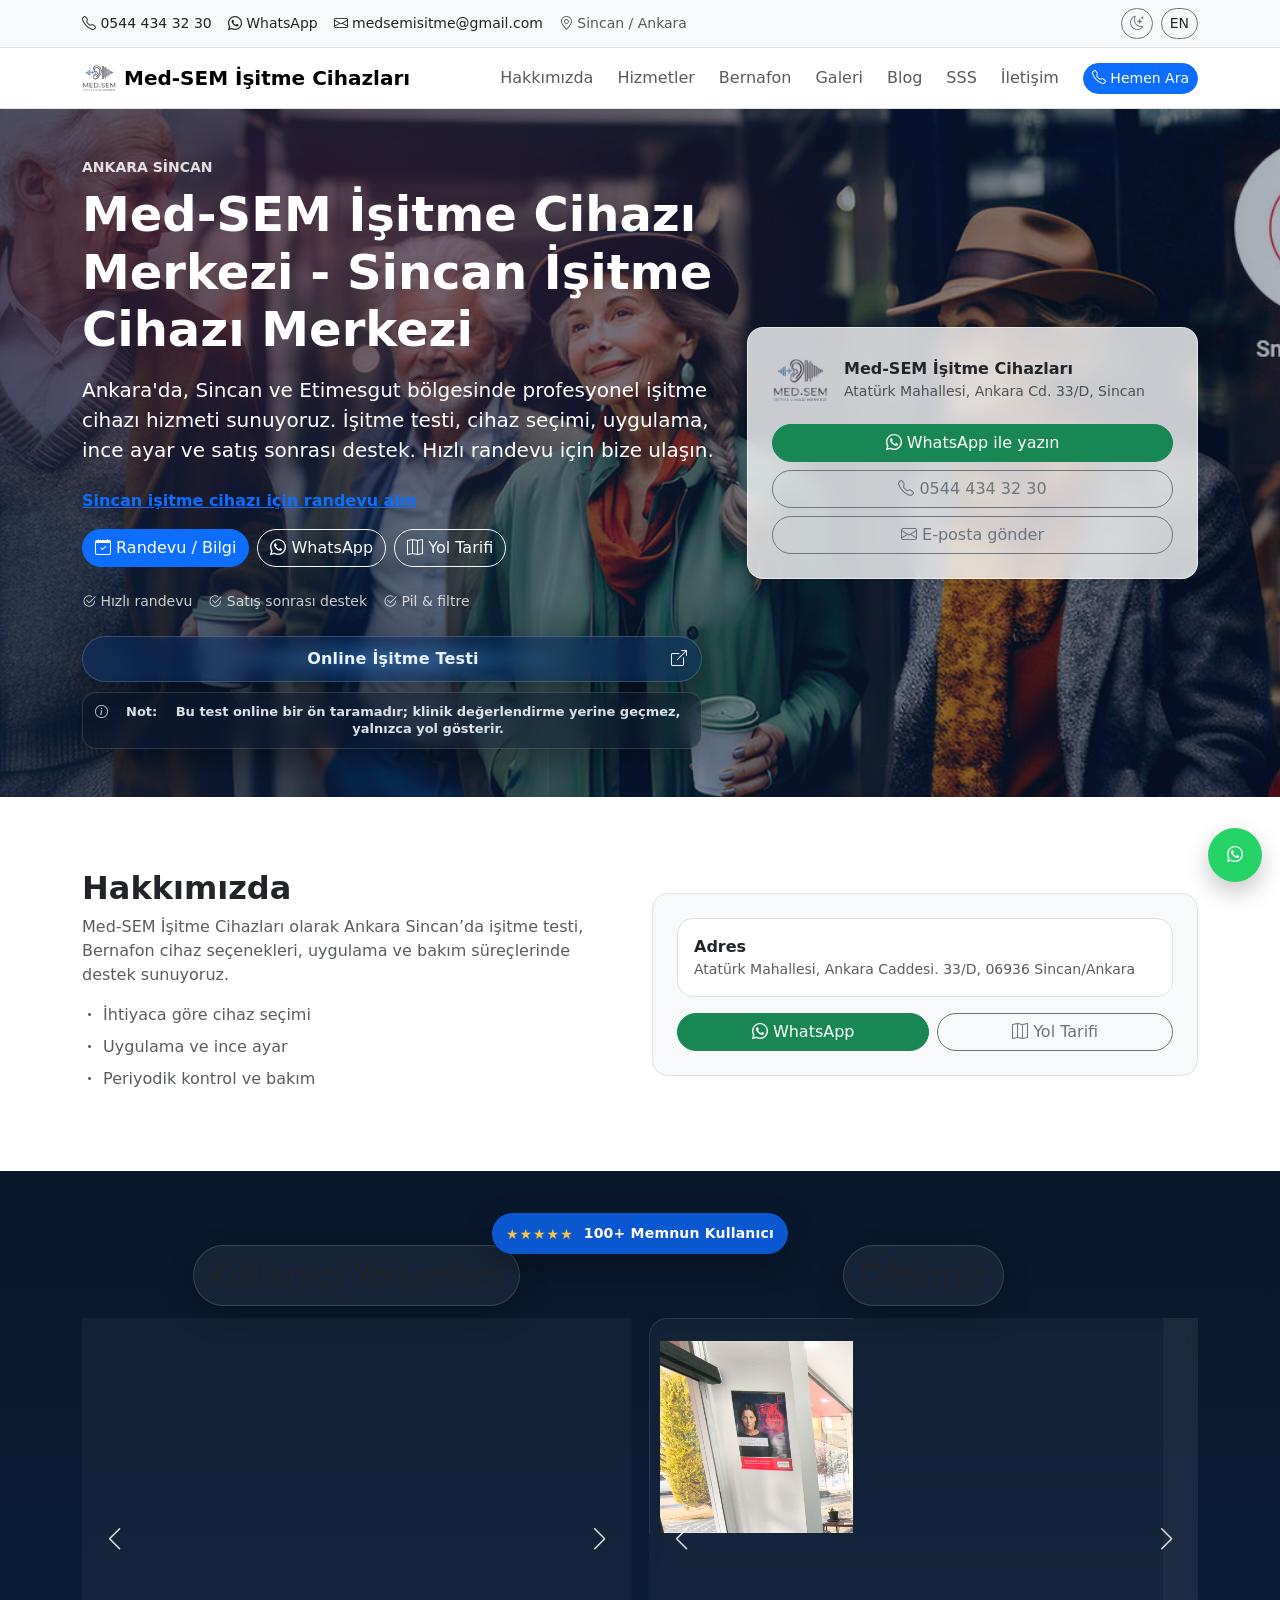
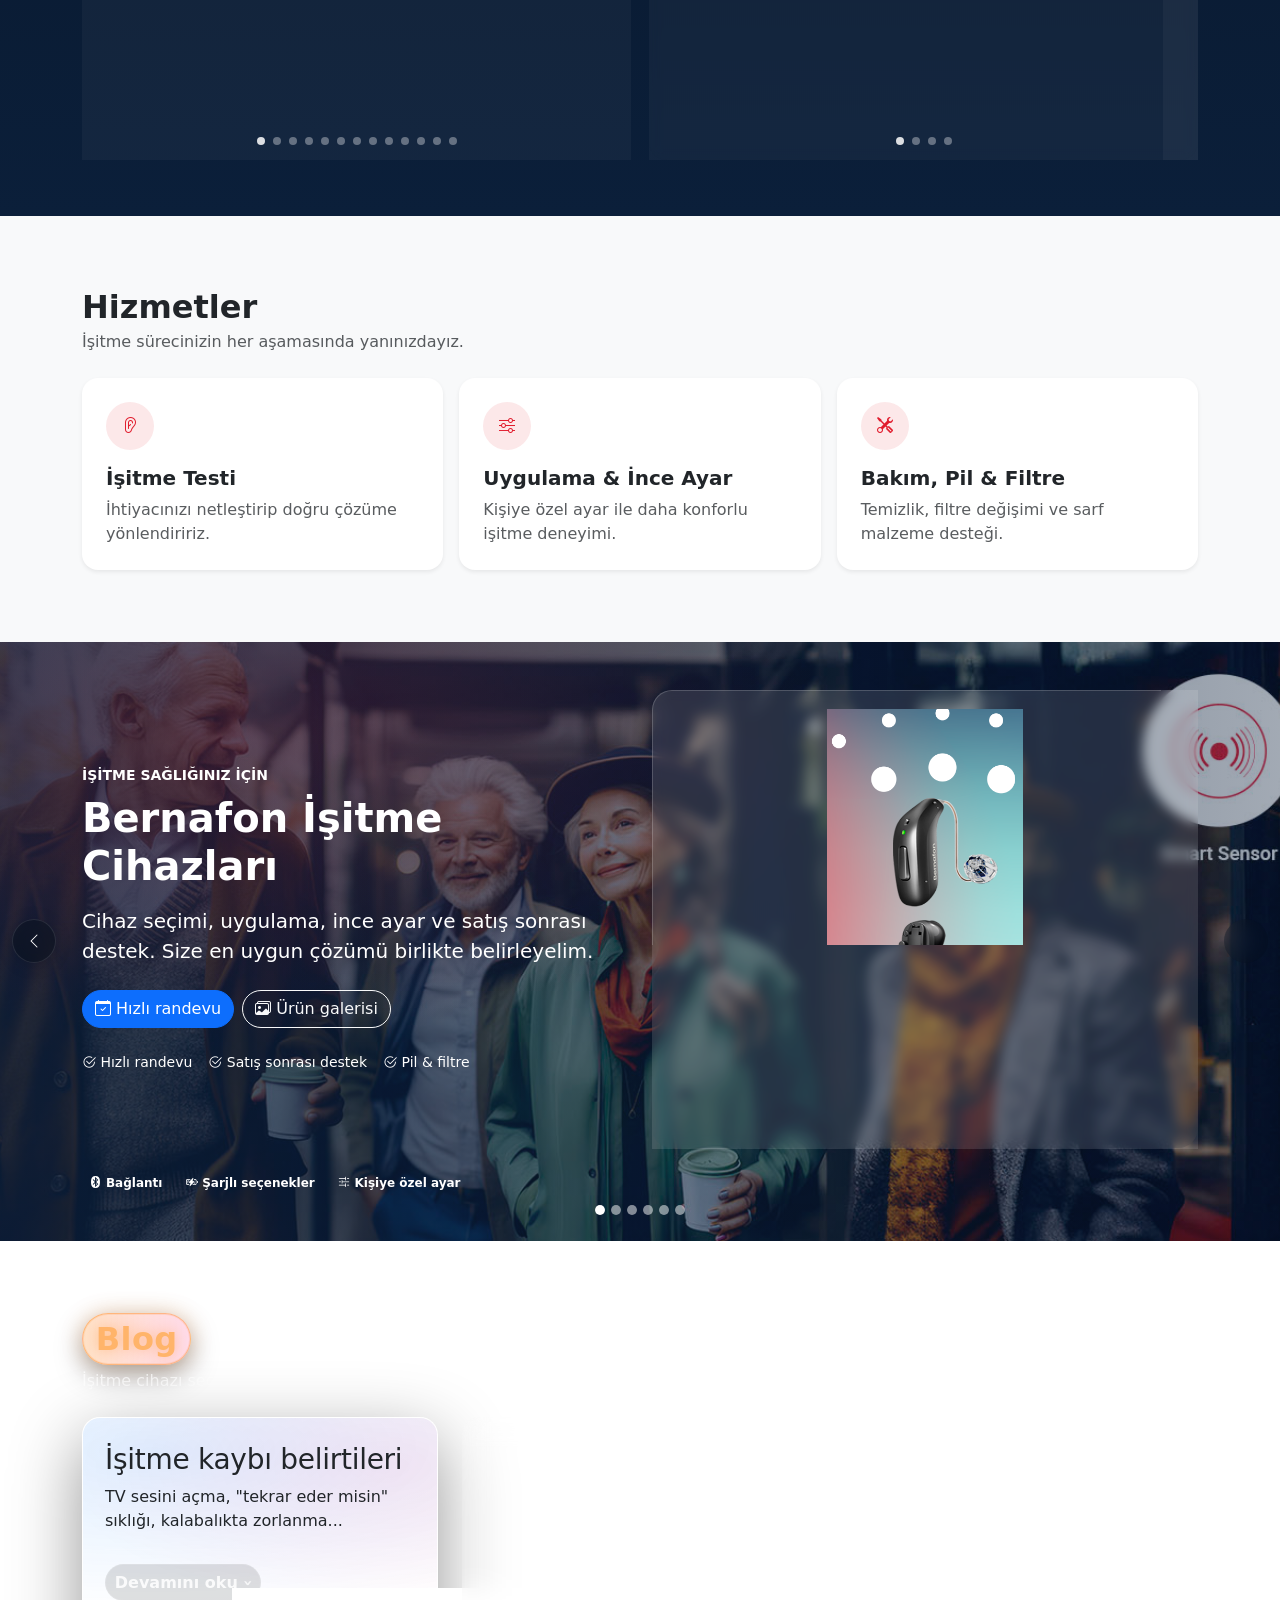
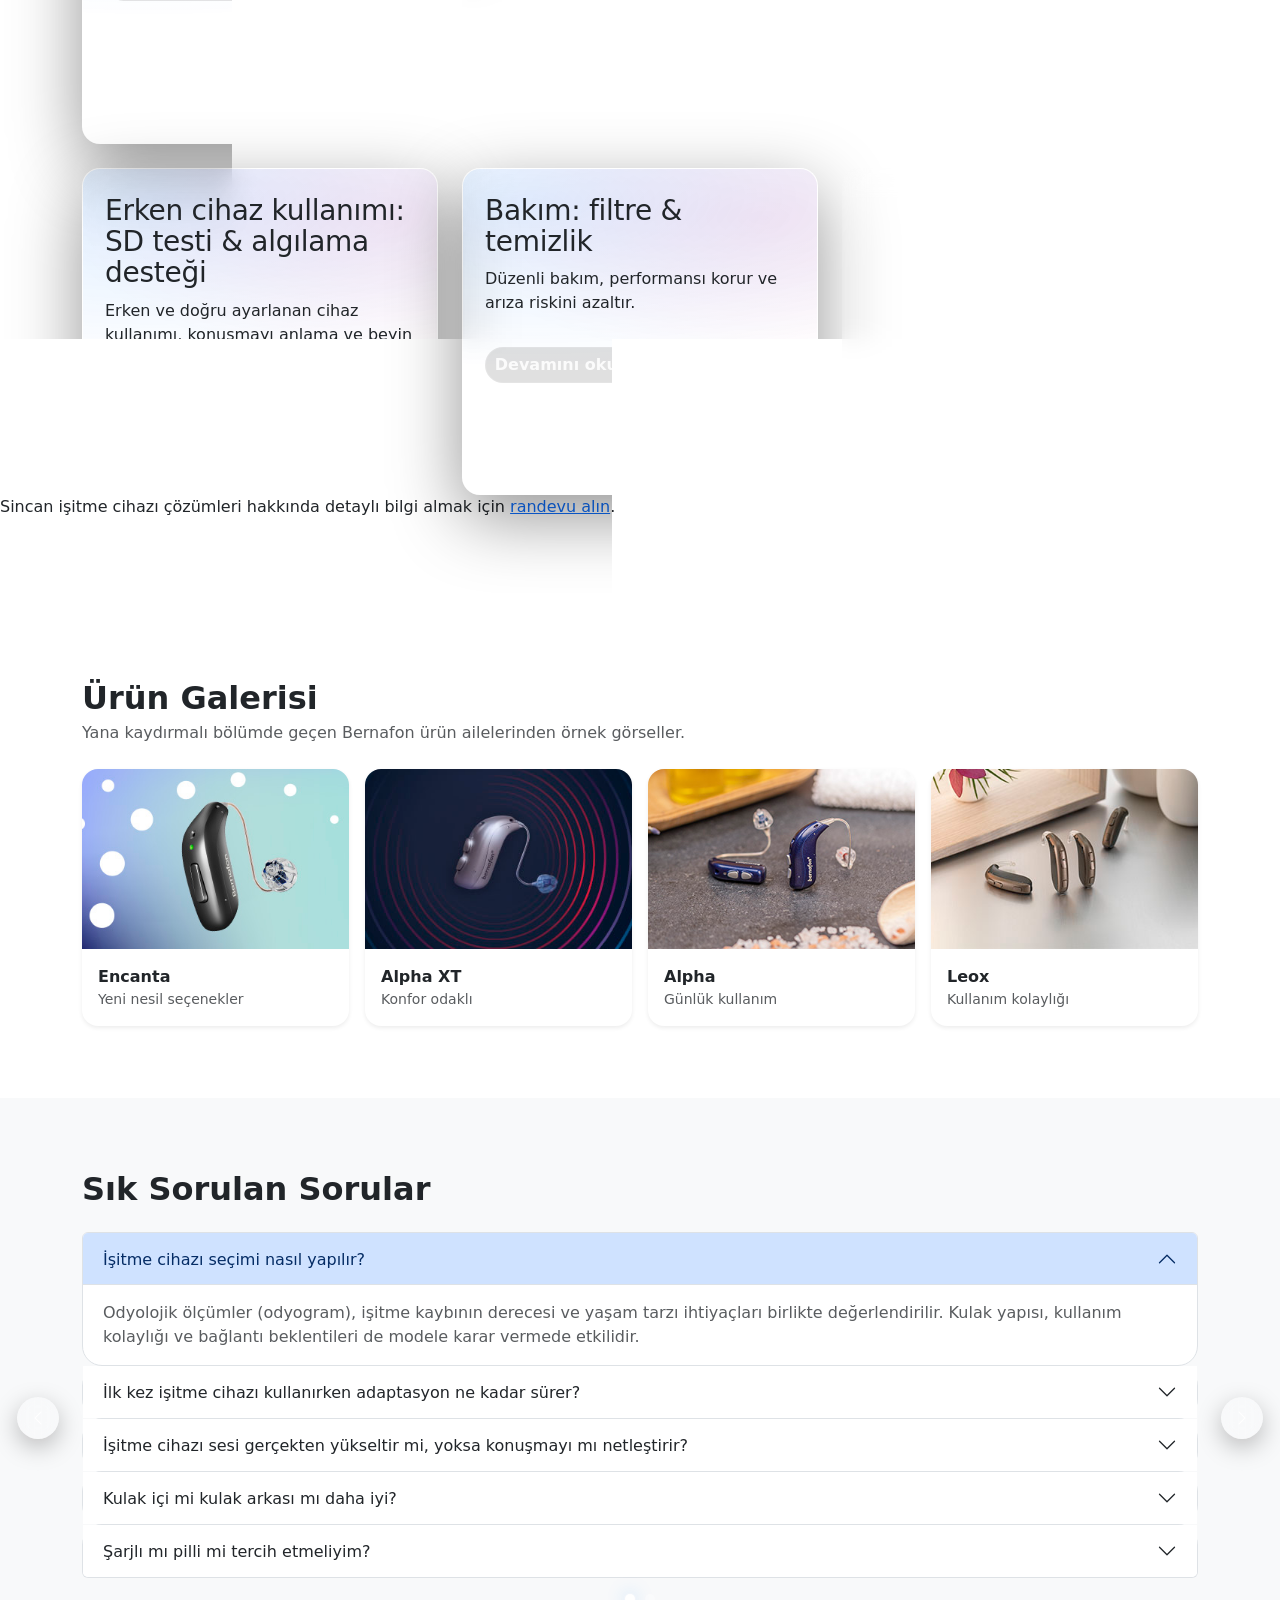
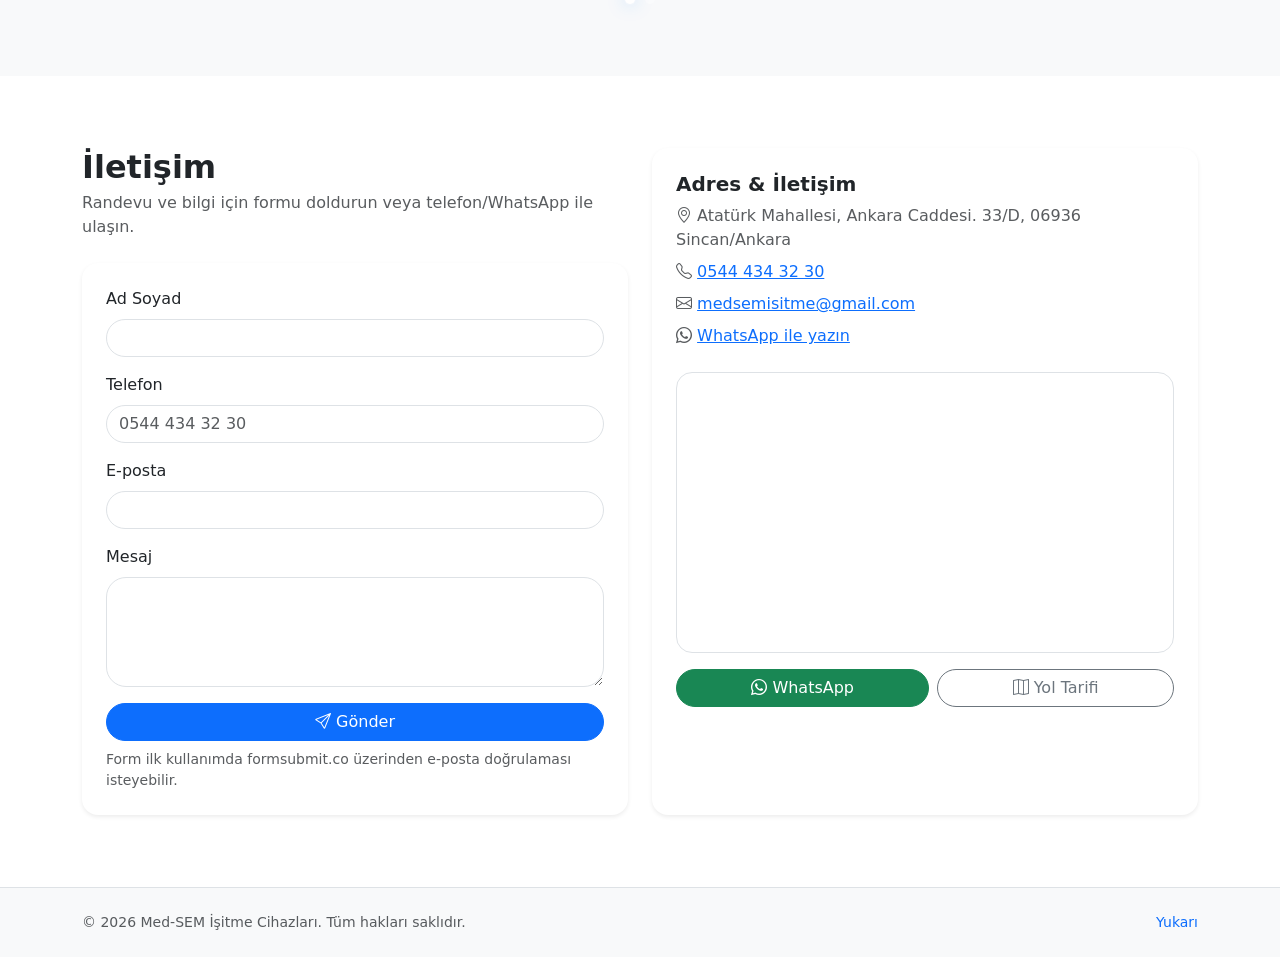
==== commit efcb073e: "Update index.html" ====
--- a/index.html
+++ b/index.html
@@ -7,7 +7,7 @@
     <!-- SEO -->
     <title>Ankara İşitme Cihazı | Sincan İşitme Cihazı | Ücretsiz Test | Med-SEM İşitme</title>
     <meta name="description"
-          content="Keçiören ve Sincan'da işitme cihazı satış, bakım ve destek hizmetleri. Ücretsiz test ve danışmanlık için hemen ulaşın.">
+          content="Ankara'da Sincan ve Etimesgut bölgesinde işitme cihazı satış, bakım ve destek hizmetleri. Ücretsiz test ve danışmanlık için hemen ulaşın.">
     <meta name="robots" content="index, follow">
     <link rel="canonical" href="https://sincanisitmecihazi.com/">
 
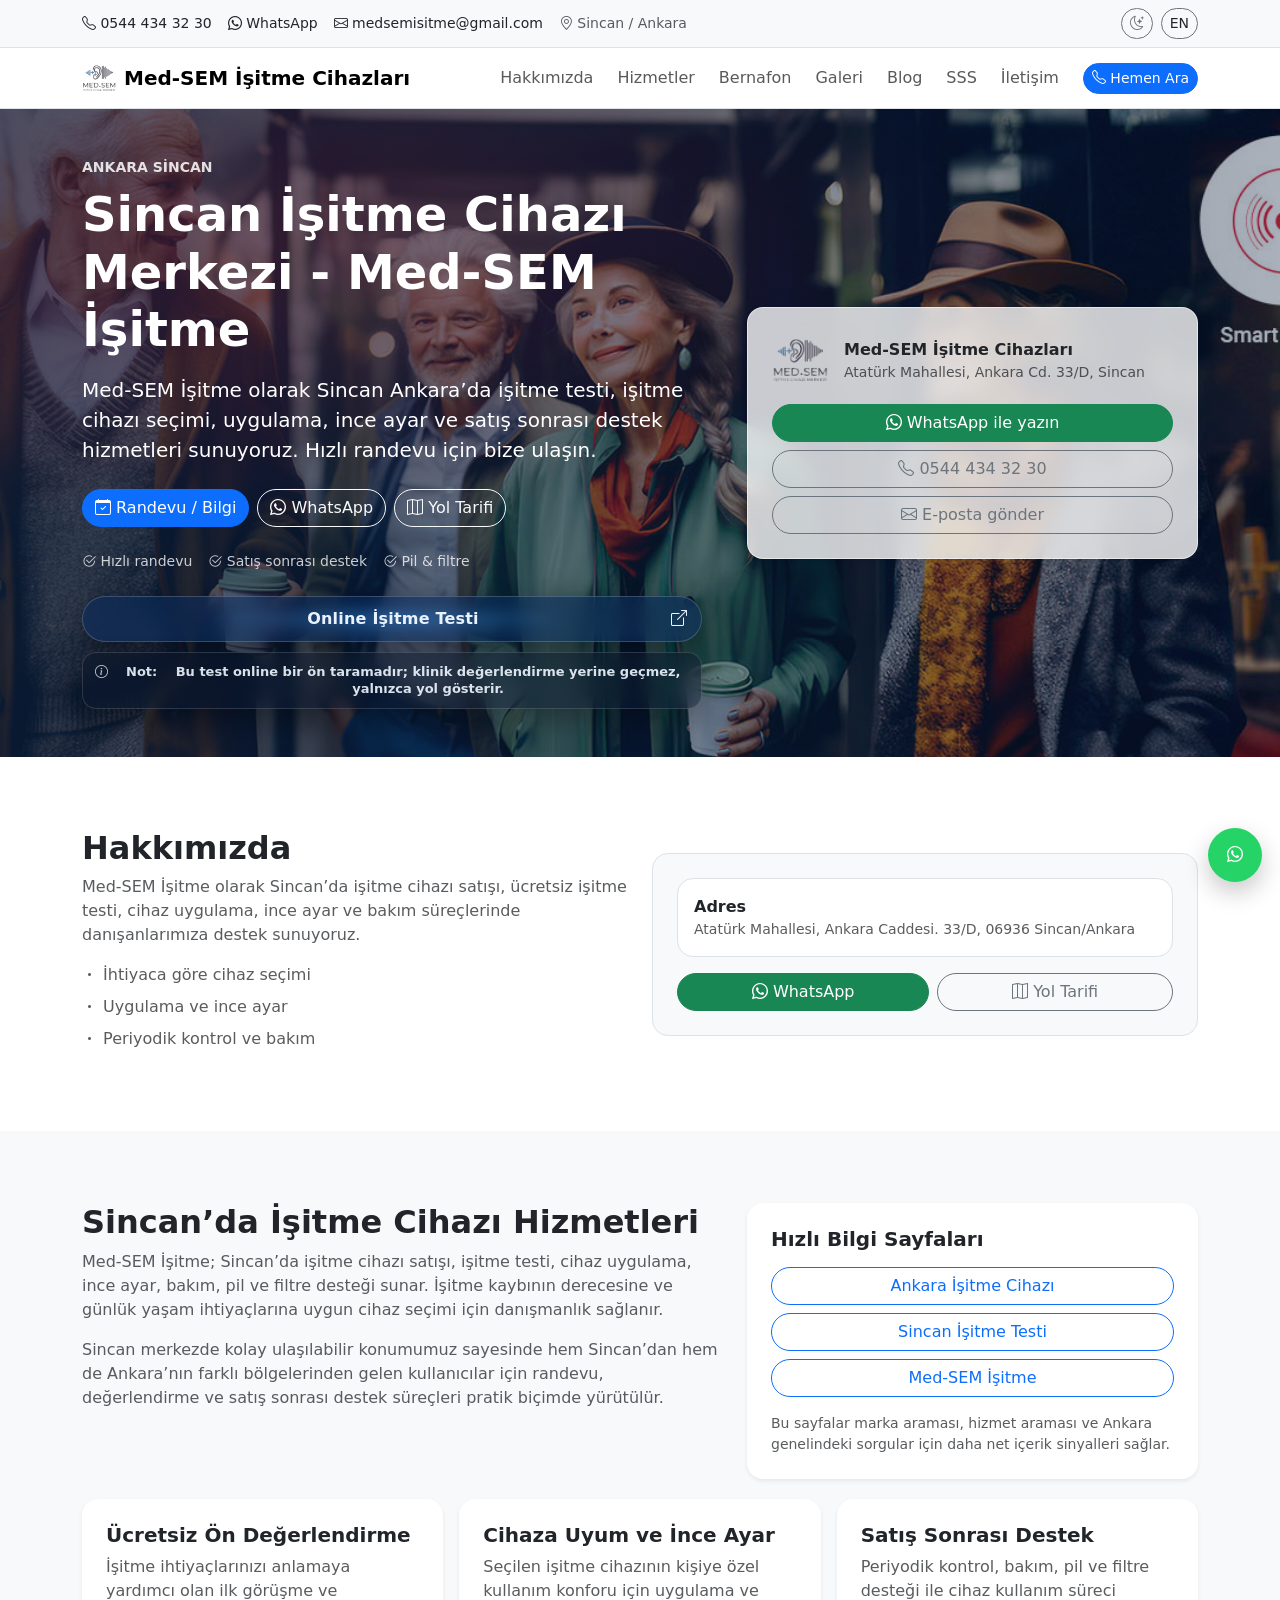
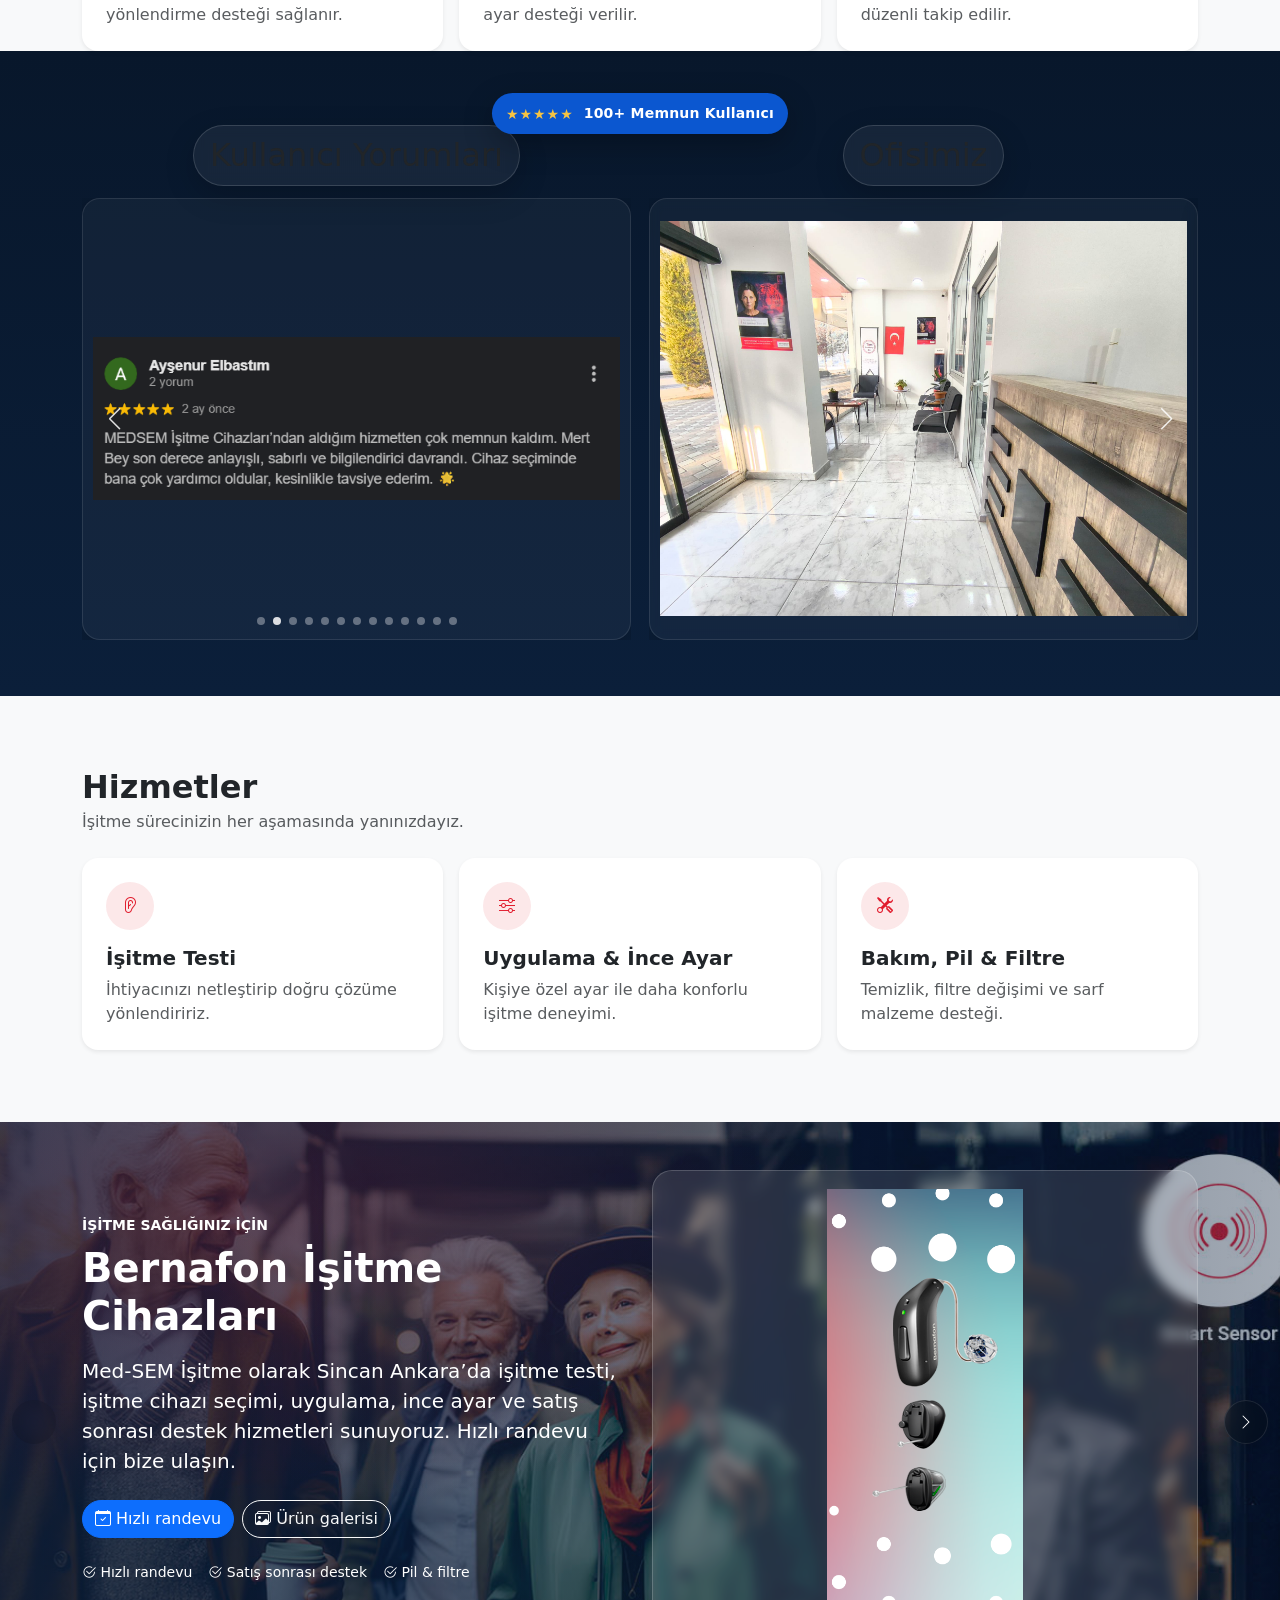
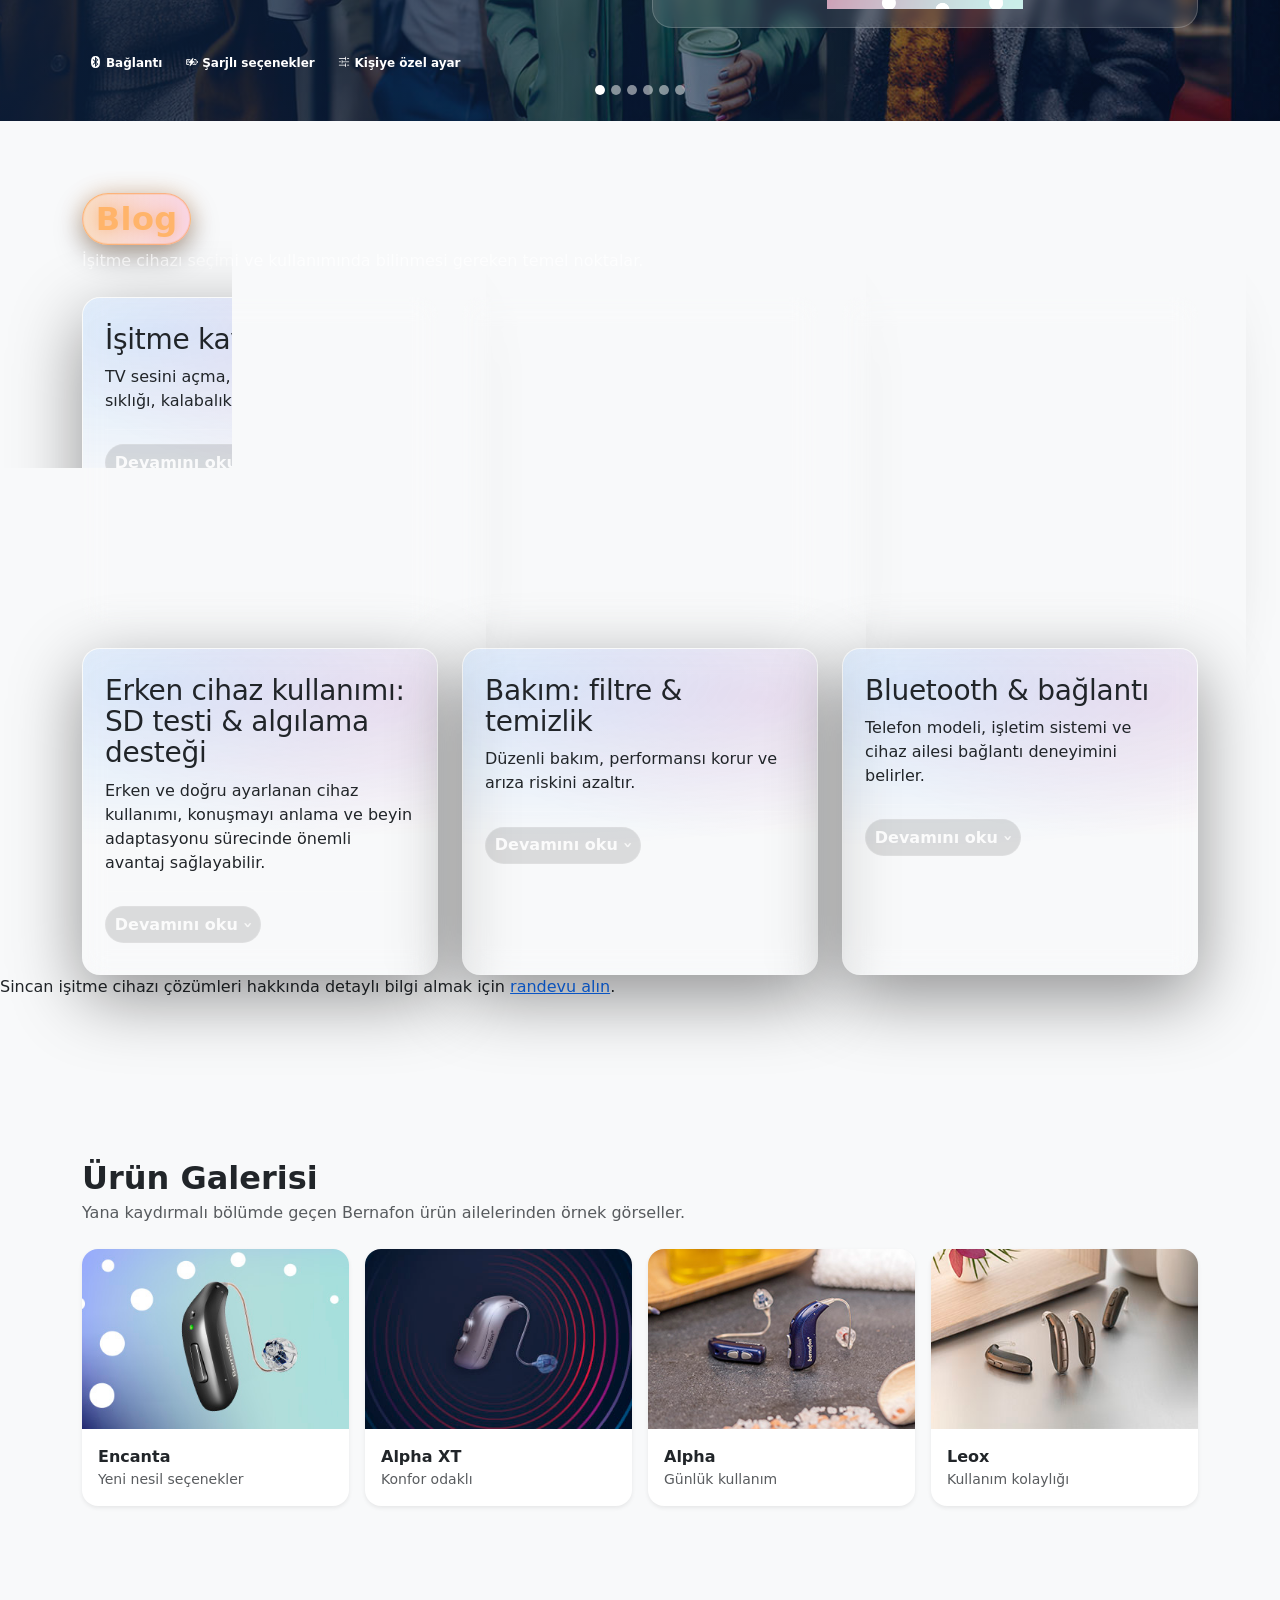
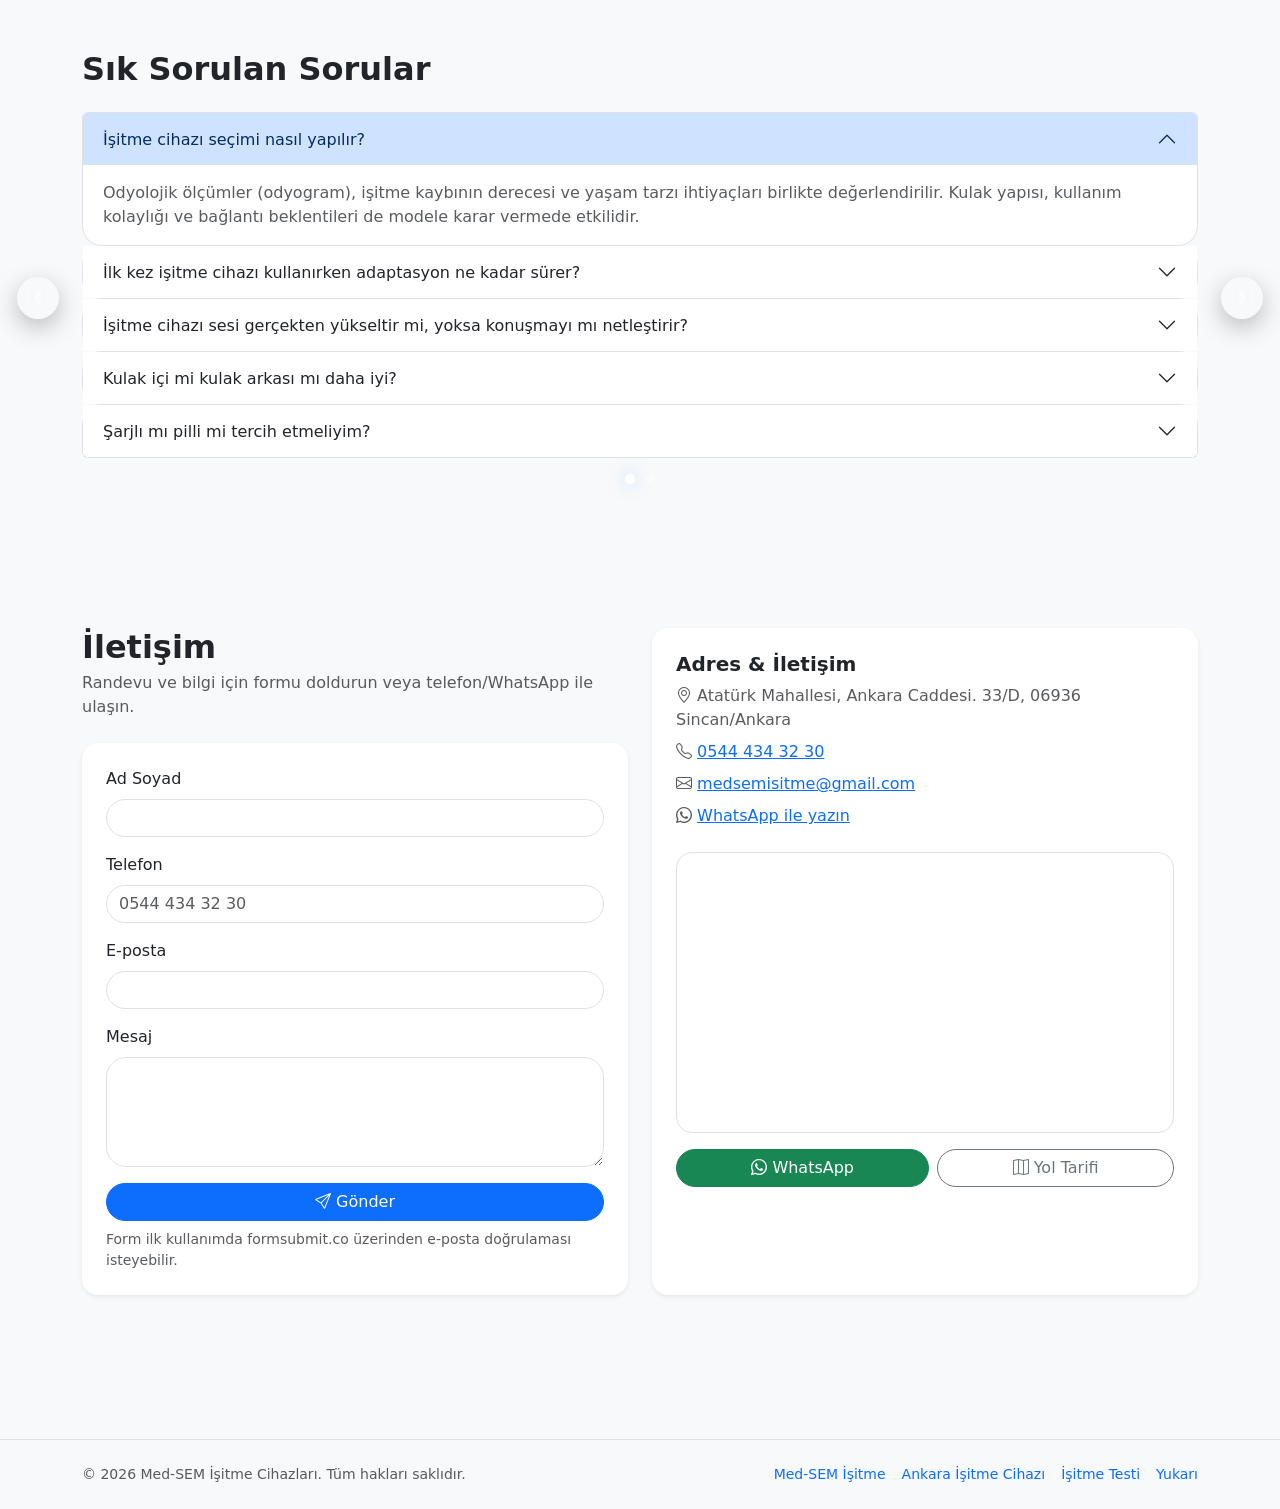
==== commit 8e7771e2: "Add files via upload" ====
--- a/index.html
+++ b/index.html
@@ -1,19 +1,21 @@
 <!doctype html>
-<html lang="tr" data-bs-theme="dark">
+<html lang="tr" data-bs-theme="light">
 <head>
     <meta charset="utf-8"/>
     <meta name="viewport" content="width=device-width, initial-scale=1.0"/>
 
     <!-- SEO -->
-    <title>Ankara İşitme Cihazı | Sincan İşitme Cihazı | Ücretsiz Test | Med-SEM İşitme</title>
-    <meta name="description"
-          content="Ankara'da Sincan ve Etimesgut bölgesinde işitme cihazı satış, bakım ve destek hizmetleri. Ücretsiz test ve danışmanlık için hemen ulaşın.">
+    <title>Sincan İşitme Cihazı | Med-SEM İşitme | Ücretsiz İşitme Testi</title>
+    <meta name="description" content="Med-SEM İşitme olarak Sincan Ankara’da işitme cihazı satışı, ücretsiz işitme testi, cihaz uygulama, bakım ve satış sonrası destek hizmetleri sunuyoruz.">
     <meta name="robots" content="index, follow">
     <link rel="canonical" href="https://sincanisitmecihazi.com/">
+    <link rel="alternate" hreflang="tr" href="https://sincanisitmecihazi.com/">
+    <link rel="alternate" hreflang="en" href="https://sincanisitmecihazi.com/en/">
+    <link rel="alternate" hreflang="x-default" href="https://sincanisitmecihazi.com/">
 
     <!-- Open Graph -->
-    <meta property="og:title" content="Ankara İşitme Cihazı | Sincan İşitme Merkezi | Etimesgut İşitme Cihazı | Keçiören İşitme Cihazı">
-    <meta property="og:description" content="İşitme cihazı satış, bakım ve ücretsiz test hizmetleri">
+    <meta property="og:title" content="Sincan İşitme Cihazı | Med-SEM İşitme">
+    <meta property="og:description" content="Sincan Ankara’da işitme cihazı satışı, ücretsiz işitme testi, cihaz uygulama ve bakım hizmetleri.">
     <meta property="og:type" content="website">
     <meta property="og:url" content="https://sincanisitmecihazi.com/">
     <meta property="og:image" content="https://sincanisitmecihazi.com/assets/img/logo-512.png">
@@ -21,8 +23,8 @@
 
     <!-- Twitter -->
     <meta name="twitter:card" content="summary_large_image">
-    <meta name="twitter:title" content="Ankara İşitme Cihazı | Sincan İşitme Merkezi | Etimesgut İşitme Cihazı | Keçiören İşitme Cihazı">
-    <meta name="twitter:description" content="İşitme cihazı satış ve destek hizmetleri">
+    <meta name="twitter:title" content="Sincan İşitme Cihazı | Med-SEM İşitme">
+    <meta name="twitter:description" content="Sincan Ankara’da işitme cihazı satışı, ücretsiz test ve satış sonrası destek hizmetleri.">
     <meta name="twitter:image" content="https://sincanisitmecihazi.com/assets/img/logo-512.png">
 
     <!-- GEO SEO -->
@@ -49,52 +51,68 @@
 <script type="application/ld+json">
 {
   "@context": "https://schema.org",
-  "@type": "MedicalBusiness",
-  "@id": "https://sincanisitmecihazi.com/#business",
-  "name": "Med-SEM İşitme Cihazları",
-  "image": "https://sincanisitmecihazi.com/assets/img/logo-512.png",
-  "url": "https://sincanisitmecihazi.com",
-  "telephone": "+905444343230",
-  "priceRange": "$$",
-
-  "address": {
-    "@type": "PostalAddress",
-    "streetAddress": "Atatürk Mahallesi, Ankara Caddesi 33/D",
-    "addressLocality": "Sincan",
-    "addressRegion": "Ankara",
-    "postalCode": "06936",
-    "addressCountry": "TR"
-  },
-
-  "geo": {
-    "@type": "GeoCoordinates",
-    "latitude": 39.9667,
-    "longitude": 32.5833
-  },
-
-    "areaServed": [
-   "Ankara", 
-  "Keçiören",
-  "Sincan",
-  "Etimesgut"
-],
-    "aggregateRating": {
-  "@type": "AggregateRating",
-  "ratingValue": "5",
-  "reviewCount": "39"
-},
-    
-  "openingHoursSpecification": {
-    "@type": "OpeningHoursSpecification",
-    "dayOfWeek": [
-      "Monday","Tuesday","Wednesday","Thursday","Friday","Saturday"
-    ],
-    "opens": "09:00",
-    "closes": "18:00"
-  },
-
-  "sameAs": [
-    "https://maps.app.goo.gl/bXChtTkntJtczPQC7"
+  "@graph": [
+    {
+      "@type": "MedicalBusiness",
+      "@id": "https://sincanisitmecihazi.com/#business",
+      "name": "Med-SEM İşitme Cihazları",
+      "image": "https://sincanisitmecihazi.com/assets/img/logo-512.png",
+      "url": "https://sincanisitmecihazi.com/",
+      "telephone": "+90 544 434 32 30",
+      "priceRange": "$$",
+      "address": {
+        "@type": "PostalAddress",
+        "streetAddress": "Atatürk Mahallesi, Ankara Caddesi 33/D",
+        "addressLocality": "Sincan",
+        "addressRegion": "Ankara",
+        "postalCode": "06936",
+        "addressCountry": "TR"
+      },
+      "geo": {
+        "@type": "GeoCoordinates",
+        "latitude": 39.9667,
+        "longitude": 32.5833
+      },
+      "areaServed": [
+        "Sincan",
+        "Ankara"
+      ],
+      "openingHoursSpecification": {
+        "@type": "OpeningHoursSpecification",
+        "dayOfWeek": ["Monday","Tuesday","Wednesday","Thursday","Friday","Saturday"],
+        "opens": "09:00",
+        "closes": "18:00"
+      },
+      "aggregateRating": {
+        "@type": "AggregateRating",
+        "ratingValue": "5",
+        "reviewCount": "39"
+      },
+      "sameAs": [
+        "https://maps.app.goo.gl/bXChtTkntJtczPQC7"
+      ]
+    },
+    {
+      "@type": "WebSite",
+      "@id": "https://sincanisitmecihazi.com/#website",
+      "url": "https://sincanisitmecihazi.com/",
+      "name": "Med-SEM İşitme",
+      "inLanguage": "tr"
+    },
+    {
+      "@type": "WebPage",
+      "@id": "https://sincanisitmecihazi.com/#webpage",
+      "url": "https://sincanisitmecihazi.com/",
+      "name": "Sincan İşitme Cihazı | Med-SEM İşitme",
+      "isPartOf": {
+        "@id": "https://sincanisitmecihazi.com/#website"
+      },
+      "about": {
+        "@id": "https://sincanisitmecihazi.com/#business"
+      },
+      "description": "Med-SEM İşitme olarak Sincan Ankara’da işitme cihazı satışı, ücretsiz işitme testi, cihaz uygulama ve bakım hizmetleri sunuyoruz.",
+      "inLanguage": "tr"
+    }
   ]
 }
 </script>
@@ -109,16 +127,15 @@
 
     <script type="application/ld+json">
 {
- "@context": "https://schema.org",
- "@type": "FAQPage",
- "mainEntity": [{
-   "@type": "Question",
-   "name": "İşitme cihazı fiyatları ne kadar?",
-   "acceptedAnswer": {
-     "@type": "Answer",
-     "text": "Fiyatlar modele göre değişmektedir."
-   }
- }]
+  "@context": "https://schema.org",
+  "@type": "FAQPage",
+  "mainEntity": [
+    {"@type": "Question","name": "Sincan’da işitme cihazı seçimi nasıl yapılır?","acceptedAnswer": {"@type": "Answer","text": "İşitme kaybının derecesi, günlük yaşam ihtiyaçları, kulak yapısı ve cihaz kullanım beklentileri birlikte değerlendirilerek uygun model seçilir."}},
+    {"@type": "Question","name": "İşitme testi ne kadar sürer?","acceptedAnswer": {"@type": "Answer","text": "Uygulanacak teste göre süre değişse de ilk değerlendirme ve danışmanlık süreci genellikle kısa sürede tamamlanır."}},
+    {"@type": "Question","name": "Med-SEM İşitme’de satış sonrası destek var mı?","acceptedAnswer": {"@type": "Answer","text": "Evet. Cihaz uygulama, ince ayar, periyodik kontrol, bakım, pil ve filtre desteği sağlanır."}},
+    {"@type": "Question","name": "Sincan dışından gelen kullanıcılar hizmet alabilir mi?","acceptedAnswer": {"@type": "Answer","text": "Evet. Med-SEM İşitme Sincan merkezli hizmet verir ve Ankara genelinden danışan kabul eder."}},
+    {"@type": "Question","name": "İşitme cihazı fiyatları neye göre değişir?","acceptedAnswer": {"@type": "Answer","text": "Fiyatlar cihazın teknoloji seviyesi, bağlantı özellikleri, şarjlı veya pilli yapısı ve kişiye özel ihtiyaçlara göre değişir."}}
+  ]
 }
 </script>
     
@@ -196,14 +213,9 @@
         <div class="row align-items-center g-4">
             <div class="col-lg-7">
                 <p class="text-uppercase small fw-semibold mb-2 text-accent">Ankara Sincan</p>
-                <h1 class="display-5 fw-bold mb-3">Med-SEM İşitme Cihazı Merkezi - Sincan İşitme Cihazı Merkezi</h1>
-                <p class="lead mb-4">Ankara'da, Sincan ve Etimesgut bölgesinde profesyonel işitme cihazı hizmeti sunuyoruz. İşitme testi, cihaz seçimi, uygulama, ince ayar ve satış sonrası destek. Hızlı
-                    randevu için bize ulaşın.</p>
-                <p>
-<a href="#contact" class="fw-semibold text-primary">
-Sincan işitme cihazı için randevu alın
-</a>
-</p>
+                <h1 class="display-5 fw-bold mb-3">Sincan İşitme Cihazı Merkezi - Med-SEM İşitme</h1>
+                <p class="lead mb-4">Med-SEM İşitme olarak Sincan Ankara’da işitme testi, işitme cihazı seçimi, uygulama, ince ayar ve satış sonrası destek hizmetleri sunuyoruz. Hızlı randevu için bize ulaşın.</p>
+                
                 <div class="d-flex flex-wrap gap-2">
                     <a class="btn btn-primary" href="#contact"><i class="bi bi-calendar-check" aria-hidden="true"></i>
                         Randevu / Bilgi</a>
@@ -281,8 +293,7 @@
                 <div class="col-lg-6">
                     <h2 class="fw-bold">Hakkımızda</h2>
                     <p class="text-muted mb-3">
-                        Med-SEM İşitme Cihazları olarak Ankara Sincan’da işitme testi, Bernafon cihaz seçenekleri,
-                        uygulama ve bakım süreçlerinde destek sunuyoruz.
+                        Med-SEM İşitme olarak Sincan’da işitme cihazı satışı, ücretsiz işitme testi, cihaz uygulama, ince ayar ve bakım süreçlerinde danışanlarımıza destek sunuyoruz.
                     </p>
                     <ul class="list-unstyled text-muted mb-0">
                         <li class="mb-2"><i class="bi bi-dot" aria-hidden="true"></i> İhtiyaca göre cihaz seçimi</li>
@@ -314,6 +325,70 @@
             </div>
         </div>
     </section>
+
+<!-- SEO / Service Area -->
+<section class="section bg-body-tertiary">
+    <div class="container">
+        <div class="row g-4 align-items-start">
+            <div class="col-lg-7">
+                <h2 class="fw-bold">Sincan’da İşitme Cihazı Hizmetleri</h2>
+                <p class="text-muted">
+                    Med-SEM İşitme; Sincan’da işitme cihazı satışı, işitme testi, cihaz uygulama, ince ayar,
+                    bakım, pil ve filtre desteği sunar. İşitme kaybının derecesine ve günlük yaşam ihtiyaçlarına
+                    uygun cihaz seçimi için danışmanlık sağlanır.
+                </p>
+                <p class="text-muted mb-0">
+                    Sincan merkezde kolay ulaşılabilir konumumuz sayesinde hem Sincan’dan hem de Ankara’nın farklı
+                    bölgelerinden gelen kullanıcılar için randevu, değerlendirme ve satış sonrası destek süreçleri
+                    pratik biçimde yürütülür.
+                </p>
+            </div>
+            <div class="col-lg-5">
+                <div class="card border-0 shadow-sm rounded-4 h-100">
+                    <div class="card-body p-4">
+                        <h3 class="h5 fw-semibold">Hızlı Bilgi Sayfaları</h3>
+                        <div class="d-grid gap-2 mt-3">
+                            <a class="btn btn-outline-primary" href="/ankara-isitme-cihazi/">Ankara İşitme Cihazı</a>
+                            <a class="btn btn-outline-primary" href="/isitme-testi/">Sincan İşitme Testi</a>
+                            <a class="btn btn-outline-primary" href="/medsem-isitme/">Med-SEM İşitme</a>
+                        </div>
+                        <p class="small text-muted mt-3 mb-0">
+                            Bu sayfalar marka araması, hizmet araması ve Ankara genelindeki sorgular için daha net
+                            içerik sinyalleri sağlar.
+                        </p>
+                    </div>
+                </div>
+            </div>
+        </div>
+
+        <div class="row g-3 mt-1">
+            <div class="col-md-4">
+                <div class="card h-100 border-0 shadow-sm rounded-4">
+                    <div class="card-body p-4">
+                        <h3 class="h5 fw-semibold">Ücretsiz Ön Değerlendirme</h3>
+                        <p class="text-muted mb-0">İşitme ihtiyaçlarınızı anlamaya yardımcı olan ilk görüşme ve yönlendirme desteği sağlanır.</p>
+                    </div>
+                </div>
+            </div>
+            <div class="col-md-4">
+                <div class="card h-100 border-0 shadow-sm rounded-4">
+                    <div class="card-body p-4">
+                        <h3 class="h5 fw-semibold">Cihaza Uyum ve İnce Ayar</h3>
+                        <p class="text-muted mb-0">Seçilen işitme cihazının kişiye özel kullanım konforu için uygulama ve ayar desteği verilir.</p>
+                    </div>
+                </div>
+            </div>
+            <div class="col-md-4">
+                <div class="card h-100 border-0 shadow-sm rounded-4">
+                    <div class="card-body p-4">
+                        <h3 class="h5 fw-semibold">Satış Sonrası Destek</h3>
+                        <p class="text-muted mb-0">Periyodik kontrol, bakım, pil ve filtre desteği ile cihaz kullanım süreci düzenli takip edilir.</p>
+                    </div>
+                </div>
+            </div>
+        </div>
+    </div>
+
 
     <!-- Kullanıcı Yorumları -->
     <section id="kullanici-yorumlari" class="section ky-section">
@@ -497,8 +572,7 @@
                                 <div class="col-lg-6 text-white">
                                     <p class="text-uppercase small fw-semibold mb-2">İşitme sağlığınız için</p>
                                     <h2 class="display-6 fw-bold mb-3">Bernafon İşitme Cihazları</h2>
-                                    <p class="lead mb-4">Cihaz seçimi, uygulama, ince ayar ve satış sonrası destek. Size
-                                        en uygun çözümü birlikte belirleyelim.</p>
+                                    <p class="lead mb-4">Med-SEM İşitme olarak Sincan Ankara’da işitme testi, işitme cihazı seçimi, uygulama, ince ayar ve satış sonrası destek hizmetleri sunuyoruz. Hızlı randevu için bize ulaşın.</p>
 
                                     <div class="d-flex flex-wrap gap-2">
                                         <a class="btn btn-primary" href="#contact"><i class="bi bi-calendar-check"
@@ -547,8 +621,7 @@
                                 <div class="col-lg-6 text-white">
                                     <p class="text-uppercase small fw-semibold mb-2">Ürün ailesi</p>
                                     <h2 class="display-6 fw-bold mb-3">Bernafon Alpha XT</h2>
-                                    <p class="lead mb-4">Günlük yaşam senaryolarına uyum sağlayan çözümlerle işitme
-                                        konforunu artırın.</p>
+                                    <p class="lead mb-4">Med-SEM İşitme olarak Sincan Ankara’da işitme testi, işitme cihazı seçimi, uygulama, ince ayar ve satış sonrası destek hizmetleri sunuyoruz. Hızlı randevu için bize ulaşın.</p>
 
                                     <div class="kime-uygun"
                                          data-tooltip="Hafiften ileri derece işitme kayıplarına kadar">
@@ -593,8 +666,7 @@
                                 <div class="col-lg-6 text-white">
                                     <p class="text-uppercase small fw-semibold mb-2">Ürün ailesi</p>
                                     <h2 class="display-6 fw-bold mb-3">Bernafon Alpha</h2>
-                                    <p class="lead mb-4">Kullanım tarzınıza uygun model ve ayarlarla konuşmaları daha
-                                        net takip edin.</p>
+                                    <p class="lead mb-4">Med-SEM İşitme olarak Sincan Ankara’da işitme testi, işitme cihazı seçimi, uygulama, ince ayar ve satış sonrası destek hizmetleri sunuyoruz. Hızlı randevu için bize ulaşın.</p>
 
                                     <div class="kime-uygun"
                                          data-tooltip="Hafiften ileri derece işitme kayıplarına kadar">
@@ -636,8 +708,7 @@
                                 <div class="col-lg-6 text-white">
                                     <p class="text-uppercase small fw-semibold mb-2">Ürün ailesi</p>
                                     <h2 class="display-6 fw-bold mb-3">Bernafon Leox</h2>
-                                    <p class="lead mb-4">Kullanım kolaylığı ve konforu önceliklendiren çözümlerle
-                                        işitmeye yeniden odaklanın.</p>
+                                    <p class="lead mb-4">Med-SEM İşitme olarak Sincan Ankara’da işitme testi, işitme cihazı seçimi, uygulama, ince ayar ve satış sonrası destek hizmetleri sunuyoruz. Hızlı randevu için bize ulaşın.</p>
 
                                     <div class="kime-uygun"
                                          data-tooltip="İleri ve çok ileri derecede işitme kayıpları için">
@@ -680,8 +751,7 @@
                                 <div class="col-lg-6 text-white">
                                     <p class="text-uppercase small fw-semibold mb-2">Ürün ailesi</p>
                                     <h2 class="display-6 fw-bold mb-3">Bernafon Encanta</h2>
-                                    <p class="lead mb-4">Günlük yaşam senaryolarında dengeli dinleme deneyimi sunmayı
-                                        hedefleyen çözümler.</p>
+                                    <p class="lead mb-4">Med-SEM İşitme olarak Sincan Ankara’da işitme testi, işitme cihazı seçimi, uygulama, ince ayar ve satış sonrası destek hizmetleri sunuyoruz. Hızlı randevu için bize ulaşın.</p>
 
                                     <div class="kime-uygun"
                                          data-tooltip="Hafiften ileri derece işitme kayıplarına kadar">
@@ -724,8 +794,7 @@
                                 <div class="col-lg-6 text-white">
                                     <p class="text-uppercase small fw-semibold mb-2">Ürün ailesi</p>
                                     <h2 class="display-6 fw-bold mb-3">Bernafon Viron</h2>
-                                    <p class="lead mb-4">Zor ortamlarda konuşma anlaşılırlığını desteklemeyi hedefleyen
-                                        platform.</p>
+                                    <p class="lead mb-4">Med-SEM İşitme olarak Sincan Ankara’da işitme testi, işitme cihazı seçimi, uygulama, ince ayar ve satış sonrası destek hizmetleri sunuyoruz. Hızlı randevu için bize ulaşın.</p>
 
                                     <div class="kime-uygun" data-tooltip="Orta ve ileri derece işitme kayıpları için">
                                         <span class="kime-label">Kime uygun?</span>
@@ -1331,9 +1400,20 @@
 </main>
 
 <footer class="py-4 border-top bg-body-tertiary">
-    <div class="container d-flex flex-wrap justify-content-between align-items-center gap-2">
-        <div class="small text-muted">© <span id="year"></span> Med-SEM İşitme Cihazları. Tüm hakları saklıdır.</div>
-        <div class="small"><a class="text-decoration-none" href="#home">Yukarı</a></div>
+    <div class="container">
+        <div class="row g-3 align-items-center">
+            <div class="col-lg-6">
+                <div class="small text-muted">© <span id="year"></span> Med-SEM İşitme Cihazları. Tüm hakları saklıdır.</div>
+            </div>
+            <div class="col-lg-6">
+                <div class="d-flex flex-wrap gap-3 justify-content-lg-end small">
+                    <a class="text-decoration-none" href="/medsem-isitme/">Med-SEM İşitme</a>
+                    <a class="text-decoration-none" href="/ankara-isitme-cihazi/">Ankara İşitme Cihazı</a>
+                    <a class="text-decoration-none" href="/isitme-testi/">İşitme Testi</a>
+                    <a class="text-decoration-none" href="#home">Yukarı</a>
+                </div>
+            </div>
+        </div>
     </div>
 </footer>
 
